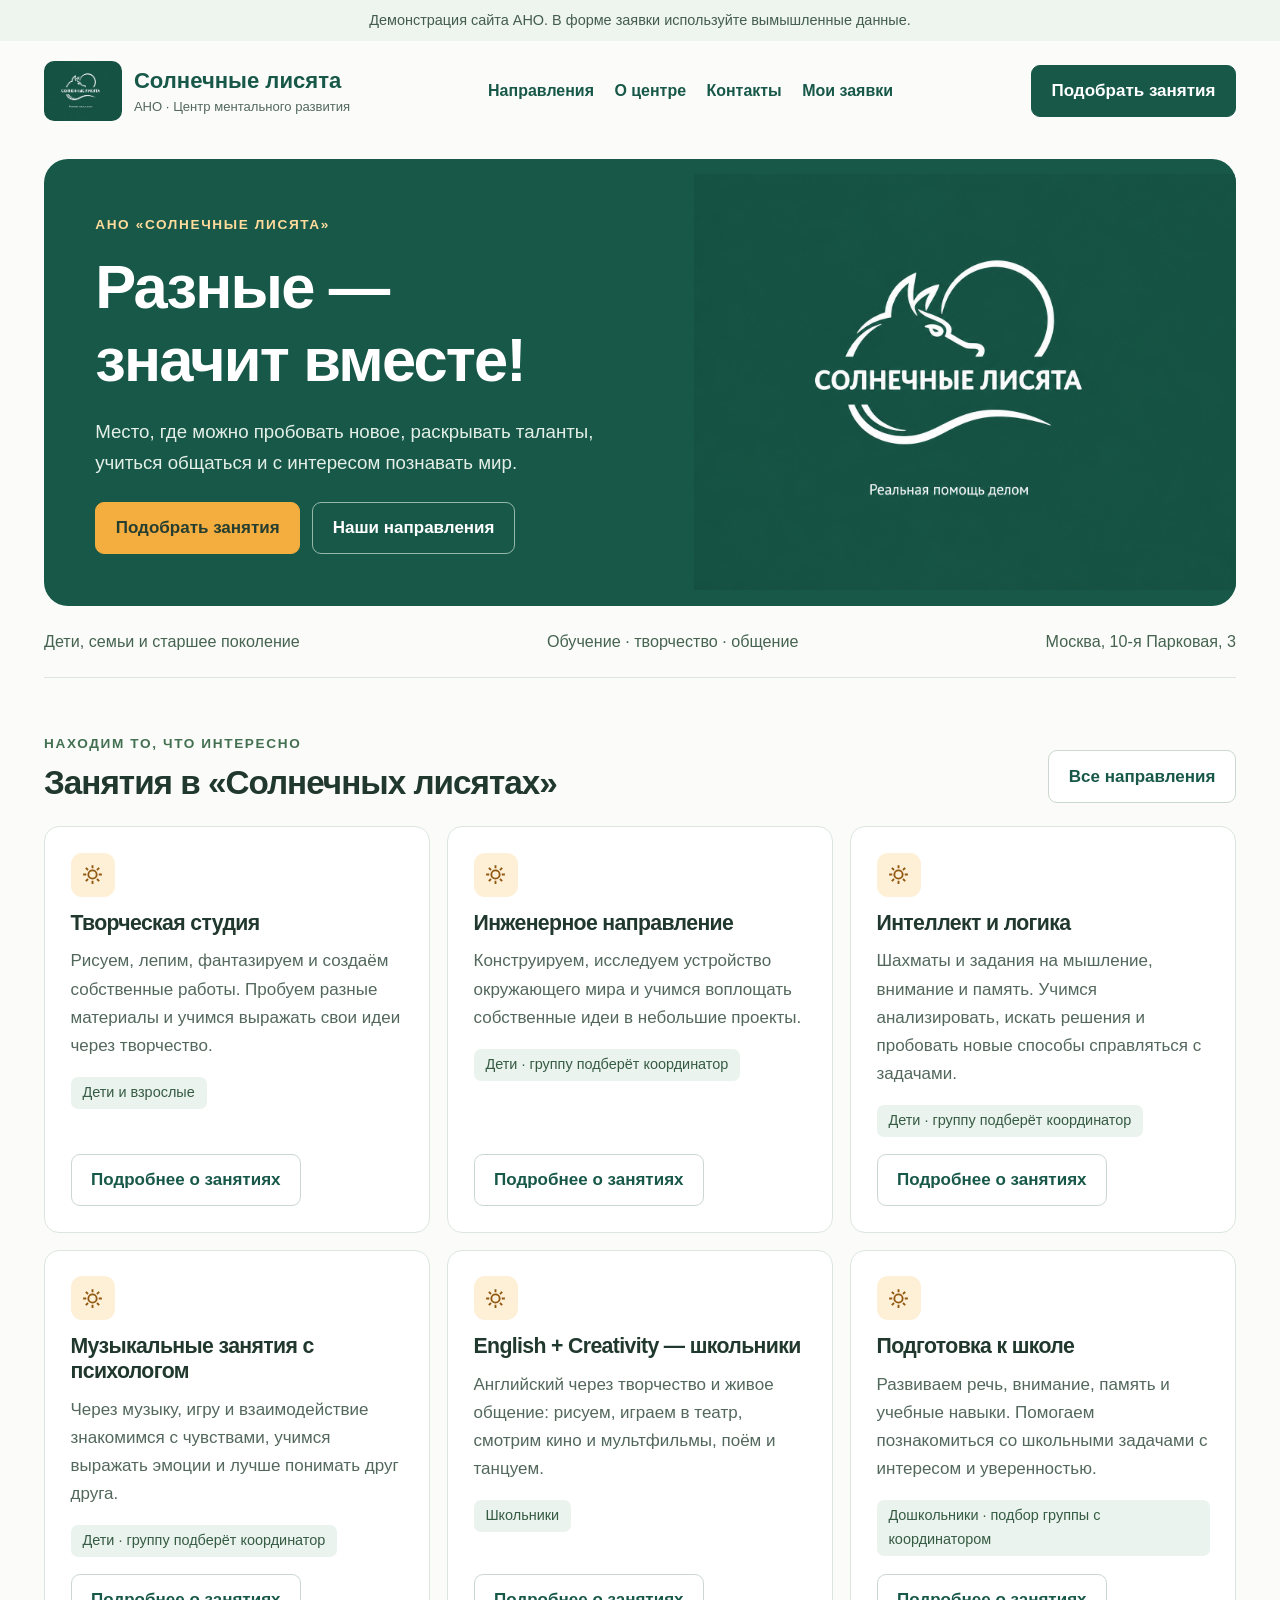
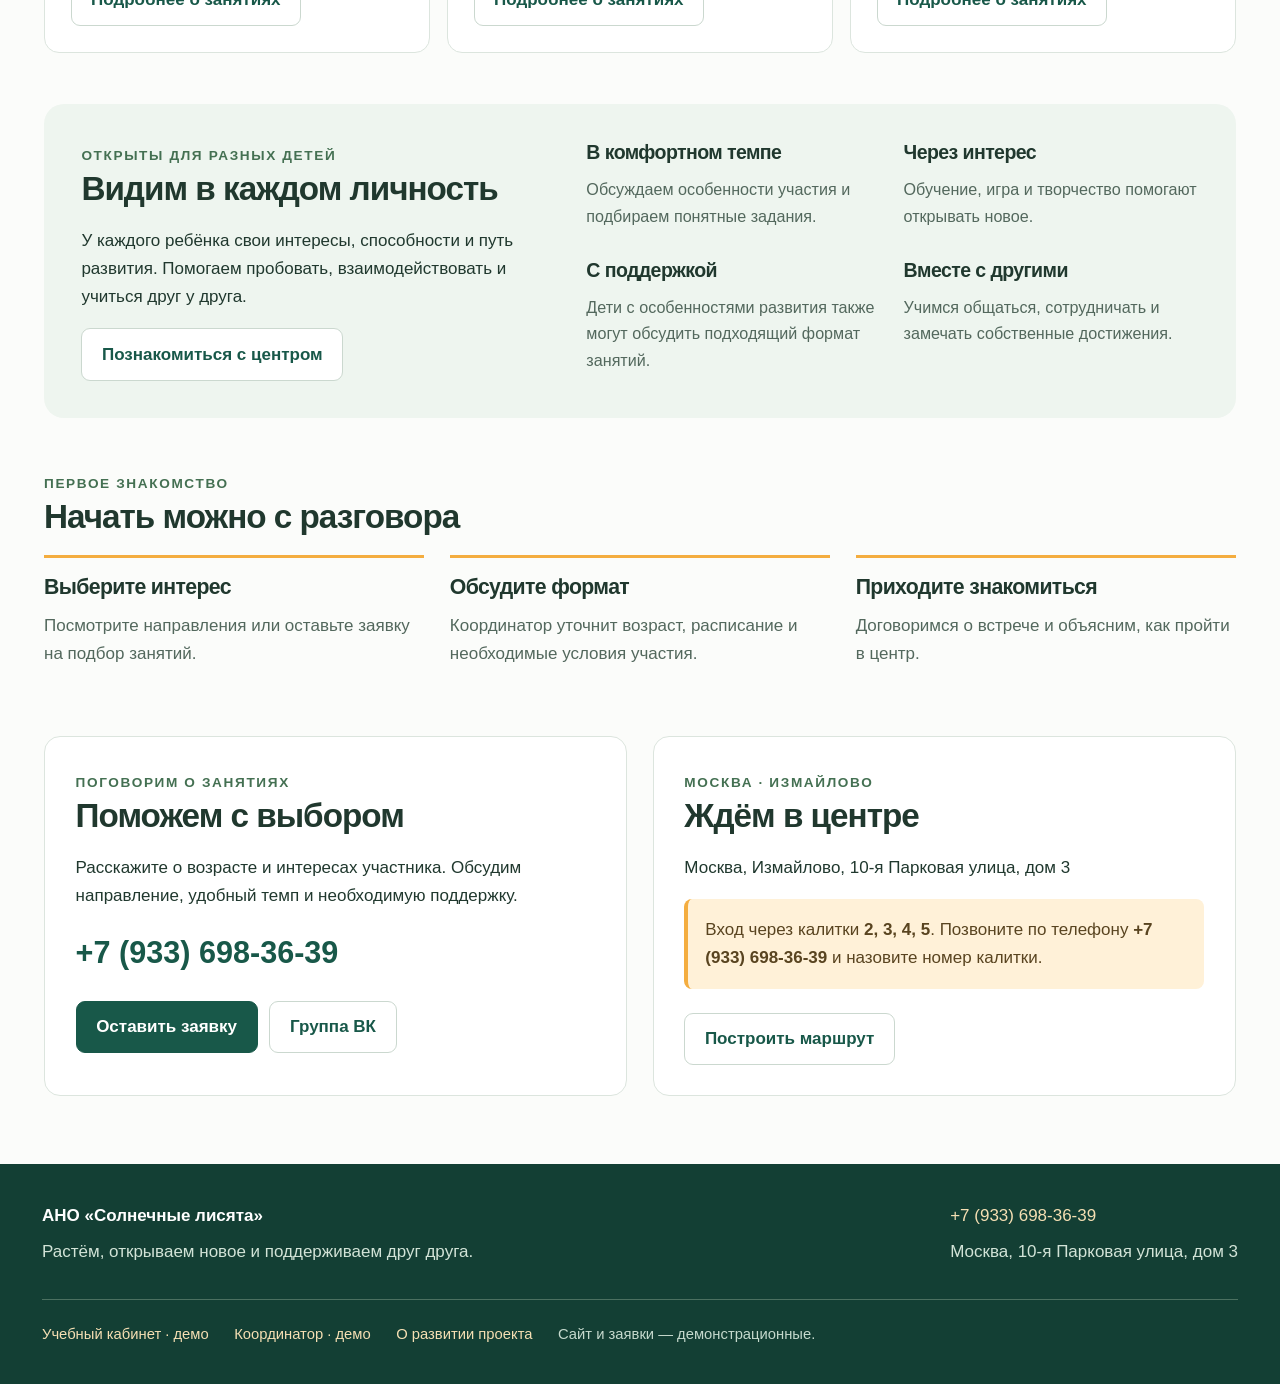
==== center/index.html @ e22b0fbb "Add Solnechnye Lisyata public site and connected client walkthrough" ====
<!doctype html>
<html lang="ru">
<head>
  <meta charset="utf-8">
  <meta name="viewport" content="width=device-width, initial-scale=1, viewport-fit=cover">
  <meta name="theme-color" content="#185849">
  <meta name="description" content="АНО «Солнечные лисята» — центр ментального развития в Измайлово. Творчество, обучение и общение для детей и взрослых. Москва, 10-я Парковая, 3.">
  <title>АНО «Солнечные лисята» — разные значит вместе</title>
  <link rel="icon" href="../assets/solnechnye-lisyata-logo.png" type="image/png">
  <link rel="stylesheet" href="site.css?v=1">
  <script defer src="../education/catalog.js?v=13"></script>
  <script defer src="../education/organization.js?v=12"></script>
  <script defer src="../education/workspace-core.js?v=8"></script>
  <script defer src="../education/admission-core.js?v=9"></script>
  <script defer src="../education/homework-core.js?v=1"></script>
  <script defer src="store.js?v=1"></script>
  <script defer src="site.js?v=2"></script>
</head>
<body>
  <a class="skip" href="#main">Перейти к содержанию</a>
  <div class="demo-notice">Демонстрация сайта АНО. В форме заявки используйте вымышленные данные.</div>
  <header class="header">
    <a class="brand" href="#home" aria-label="АНО Солнечные лисята — главная"><img src="../assets/solnechnye-lisyata-logo.png" alt="" width="78" height="60"><span>Солнечные лисята<small>АНО · Центр ментального развития</small></span></a>
    <nav aria-label="Основная навигация"><a href="#directions">Направления</a><a href="#about">О центре</a><a href="#contacts">Контакты</a><a href="#requests">Мои заявки</a></nav>
    <a class="button primary header-apply" href="#apply">Подобрать занятия</a>
  </header>
  <main id="main" tabindex="-1"></main>
  <footer class="footer">
    <div class="footer-inner"><div><strong>АНО «Солнечные лисята»</strong><p>Растём, открываем новое и поддерживаем друг друга.</p></div><div><a href="tel:+79336983639">+7 (933) 698-36-39</a><p>Москва, 10-я Парковая улица, дом 3</p></div></div>
    <div class="footer-bottom"><a href="../education/?v=showcase1#student">Учебный кабинет · демо</a><a href="../education/?v=showcase1#coordinator">Координатор · демо</a><a href="../client.html#data-center">О развитии проекта</a><span>Сайт и заявки — демонстрационные.</span></div>
  </footer>
  <noscript><p class="notice">Для каталога и учебной формы включите JavaScript. Связаться с центром можно по телефону +7 (933) 698-36-39.</p></noscript>
</body>
</html>
---- center/site.css ----
:root { font: 17px/1.65 "Segoe UI", Arial, sans-serif; color: #20382e; background: #fbfcfa; --green: #185849; --orange: #f4ad3f; --line: #dce5de; --muted: #53685d; }
* { box-sizing: border-box; } body { margin: 0; } a { color: var(--green); } button, input, select, textarea { font: inherit; } button, a { -webkit-tap-highlight-color: transparent; } button { cursor: pointer; }
:focus-visible { outline: 3px solid #c67609; outline-offset: 4px; } .skip { position: absolute; left: 12px; top: -100px; background: white; padding: 10px; z-index: 20; } .skip:focus { top: 10px; }
.demo-notice { background: #eef4ee; color: #435d4d; padding: .5rem 1rem; text-align: center; font-size: .85rem; }
.header { max-width: 1260px; padding: 1.2rem 2rem; margin: auto; display: flex; align-items: center; gap: 1.4rem; }
.brand { display: flex; align-items: center; gap: .7rem; color: var(--green); text-decoration: none; font-weight: 800; font-size: 1.3rem; line-height: 1.25; flex-shrink: 0; }
.brand img { width: 78px; height: 60px; object-fit: cover; border-radius: 10px; } .brand small { display: block; margin-top: .3rem; font-size: .77rem; font-weight: 500; color: var(--muted); }
.header nav { display: flex; gap: 1.2rem; flex: 1; justify-content: center; flex-wrap: wrap; } .header nav a { text-decoration: none; font-size: .94rem; font-weight: 600; } .header nav a:hover { text-decoration: underline; }
.button, button { display: inline-flex; justify-content: center; align-items: center; min-height: 48px; padding: .65rem 1.15rem; border: 1px solid #cbd8cf; border-radius: 9px; background: white; color: var(--green); font-weight: 700; text-decoration: none; }
.button.primary, button.primary { background: var(--green); color: white; border-color: var(--green); } .button.warm { background: var(--orange); color: #263e30; border-color: var(--orange); }
.actions { display: flex; flex-wrap: wrap; gap: .7rem; margin-top: 1.4rem; } .muted, small { color: var(--muted); } .eyebrow { text-transform: uppercase; font-size: .8rem; letter-spacing: .12em; font-weight: 750; color: #447052; }
h1,h2,h3 { line-height: 1.18; letter-spacing: -.03em; } h1 { font-size: clamp(2rem, 4.8vw, 4rem); margin: .8rem 0 1.2rem; } h2 { font-size: clamp(1.5rem, 2.6vw, 2.3rem); margin: 0 0 1.1rem; } h3 { font-size: 1.25rem; margin: 0 0 .7rem; } p { margin: 0 0 1rem; }
main { max-width: 1260px; padding: 1rem 2rem 4rem; margin: auto; } main:focus { outline: none; }
.hero { background: var(--green); color: white; border-radius: 24px; display: grid; grid-template-columns: 1.2fr 1fr; overflow: hidden; }
.hero-copy { padding: clamp(1.6rem, 4vw, 3.6rem); } .hero .eyebrow { color: #ffdc9c; } .hero h1 { color: white; } .hero p { color: #e4f0e7; font-size: 1.1rem; } .hero .button:not(.warm) { color: white; background: transparent; border-color: #95b8a9; }
.hero-art { display: flex; align-items: center; justify-content: center; min-width: 0; } .hero-art img { display: block; width: 100%; height: auto; }
.intro-line { padding: 1.3rem 0; display: flex; justify-content: space-between; flex-wrap: wrap; gap: .7rem; color: #45634f; font-size: .95rem; border-bottom: 1px solid var(--line); }
.section { padding: 3rem 0; } .section-head { display: flex; align-items: end; justify-content: space-between; gap: 1rem; margin-bottom: 1.4rem; } .section-head h2 { margin: .4rem 0 0; }
.cards { display: grid; grid-template-columns: repeat(3, minmax(0,1fr)); gap: 1rem; } .card { background: white; border: 1px solid var(--line); border-radius: 15px; padding: 1.5rem; min-width: 0; display: flex; flex-direction: column; align-items: flex-start; }
.card .button { margin-top: auto; } .card p { color: var(--muted); } .card h3 { margin-top: .8rem; } .card-mark { display: grid; place-items: center; width: 44px; height: 44px; border-radius: 11px; background: #fef0d7; color: #915812; } .card-mark svg { width: 25px; height: 25px; }
.pill { display: inline-block; padding: .25rem .7rem; border-radius: 7px; color: #365b43; background: #eaf3ed; font-size: .85rem; }
.values { background: #eef5ef; border-radius: 20px; padding: 2.2rem; display: grid; grid-template-columns: 1fr 1.3fr; gap: 2rem; } .values-list { display: grid; grid-template-columns: 1fr 1fr; gap: 1.3rem; } .values-list h3 { font-size: 1.15rem; } .values-list p { font-size: .95rem; margin: 0; color: var(--muted); }
.step-list { display: grid; grid-template-columns: repeat(3,1fr); gap: 1.5rem; } .step-list article { border-top: 3px solid var(--orange); padding-top: 1rem; } .step-list p { color: var(--muted); }
.contact-panel { display: grid; grid-template-columns: 1fr 1fr; gap: 1.5rem; } .contact-card { border: 1px solid var(--line); padding: 1.8rem; background: white; border-radius: 16px; } .phone { font-size: clamp(1.25rem,3vw,1.8rem); text-decoration: none; font-weight: 750; }
.entry-note { background: #fff1d8; border-left: 4px solid var(--orange); padding: 1rem; border-radius: 8px; color: #594420; }
.page-head { max-width: 850px; margin: 1.2rem 0 2rem; } .page-head h1 { font-size: clamp(2rem,4vw,3rem); }
.catalog-controls { display: flex; flex-wrap: wrap; gap: .7rem; margin: 1rem 0 1.5rem; } .catalog-controls a { display: inline-block; text-decoration: none; color: var(--green); border: 1px solid var(--line); border-radius: 8px; padding: .5rem .85rem; background: white; }
.catalog-controls a.selected { background: var(--green); color: white; border-color: var(--green); } .tags { display: flex; flex-wrap: wrap; gap: .5rem; margin: 1rem 0; }
.program-layout, .form-layout { display: grid; grid-template-columns: minmax(0,1.5fr) minmax(260px,1fr); gap: 1.5rem; align-items: start; }
.panel { padding: 1.8rem; border: 1px solid var(--line); border-radius: 16px; background: white; margin-bottom: 1.4rem; } .panel > :last-child { margin-bottom: 0; } ul { padding-left: 1.3rem; }
label { display: block; font-weight: 650; margin-bottom: 1.15rem; } input, select, textarea { display: block; width: 100%; border: 1px solid #bccdc0; border-radius: 8px; padding: .7rem .8rem; background: white; color: #20382e; margin-top: .35rem; min-height: 48px; } textarea { resize: vertical; }
.check { display: flex; align-items: flex-start; gap: .7rem; font-weight: 400; font-size: .94rem; } .check input { width: 22px; height: 22px; min-height: 22px; margin-top: .15rem; flex-shrink: 0; }
.feedback { color: #913b1b; font-weight: 600; margin-top: 1rem; } .notice { padding: 1rem 1.2rem; background: #eef4ee; border-radius: 10px; color: #415b4a; }
.status-card { max-width: 850px; border-top: 4px solid var(--green); } .status-title { font-size: 1.4rem; font-weight: 750; } .history { list-style: none; padding: 0; } .history li { border-top: 1px solid var(--line); padding: .8rem 0; } .history small { display: block; }
.org-data { display: grid; gap: .6rem; } .org-data div { display: grid; grid-template-columns: 140px 1fr; gap: 1rem; } .org-data dt { color: var(--muted); } .org-data dd { margin: 0; overflow-wrap: anywhere; }
.footer { background: #133f34; color: white; padding: 2.2rem max(2rem, calc((100vw - 1196px)/2)); } .footer a { color: #f5dfb3; text-decoration: none; } .footer p { color: #d2e3d7; margin: .5rem 0; } .footer-inner { display: flex; justify-content: space-between; gap: 2rem; } .footer-bottom { display: flex; flex-wrap: wrap; gap: .8rem 1.5rem; border-top: 1px solid #4b7060; padding-top: 1.3rem; margin-top: 1.4rem; font-size: .87rem; color: #c5d9cd; }
@media (max-width: 1050px) { .header { flex-wrap: wrap; } .header nav { order: 3; flex-basis: 100%; justify-content: flex-start; } .header-apply { margin-left: auto; } .cards { grid-template-columns: repeat(2,1fr); } }
@media (max-width: 760px) { .hero { grid-template-columns: 1fr; } .hero-art { max-height: 350px; overflow: hidden; } .hero-art img { max-width: 430px; } .values, .contact-panel, .form-layout, .program-layout { grid-template-columns: 1fr; } .values-list { gap: 1rem; } .step-list { grid-template-columns: 1fr; gap: 1rem; } .footer-inner { flex-direction: column; gap: 1rem; } .section-head { align-items: flex-start; flex-direction: column; } }
@media (max-width: 520px) { .header, main { padding-left: 1rem; padding-right: 1rem; } .brand { font-size: 1.1rem; } .brand img { width: 58px; height: 48px; } .brand small { font-size: .72rem; } .header-apply { width: 100%; margin: 0; } .header nav { gap: .6rem 1rem; } .header nav a { font-size: .92rem; } .cards { grid-template-columns: 1fr; } .values { padding: 1.4rem; } .values-list { grid-template-columns: 1fr; } .actions > .button { width: 100%; } .org-data div { grid-template-columns: 1fr; gap: .1rem; } .panel { padding: 1.25rem; } .footer { padding: 1.8rem 1rem; } }
@media print { .header nav, .header-apply, .demo-notice, .actions, form { display: none; } .hero { background: white; color: #20382e; } .hero h1,.hero p { color: #20382e; } .hero-art { display: none; } .cards { grid-template-columns: repeat(2,1fr); } }
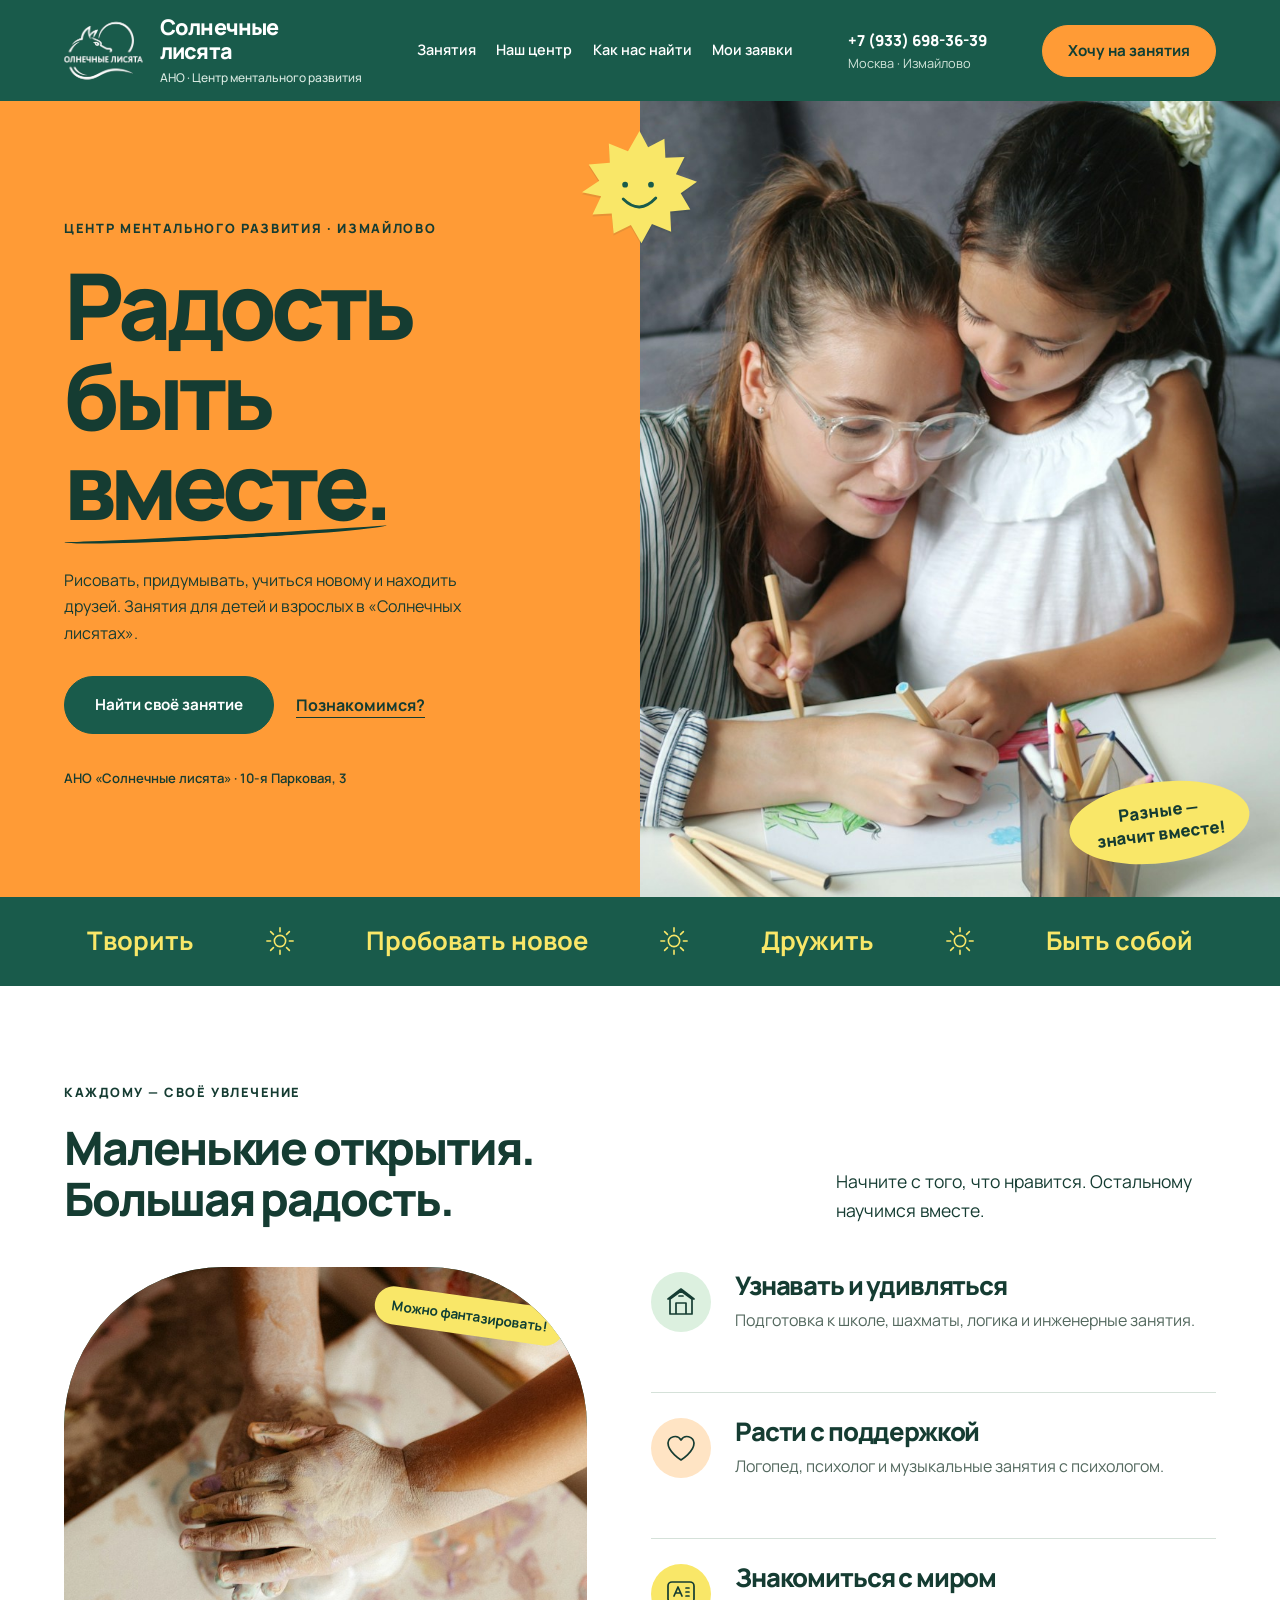
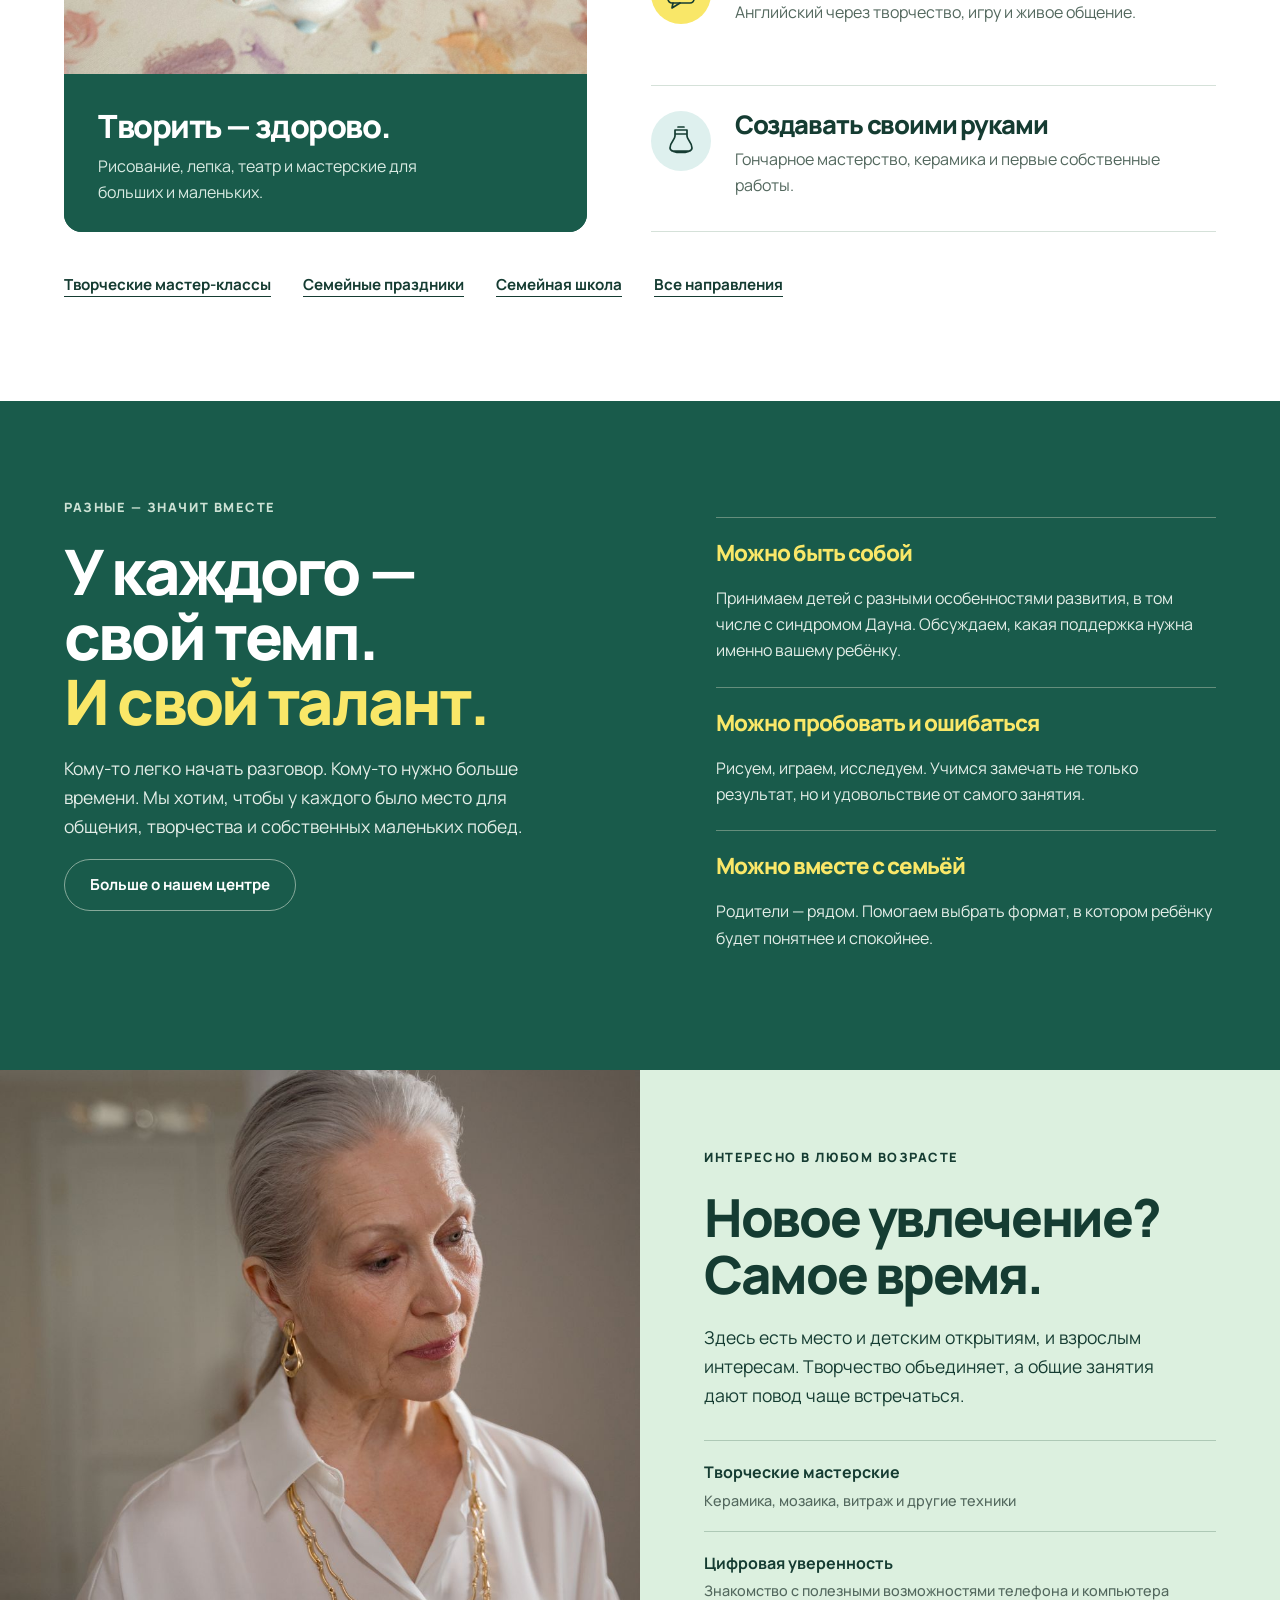
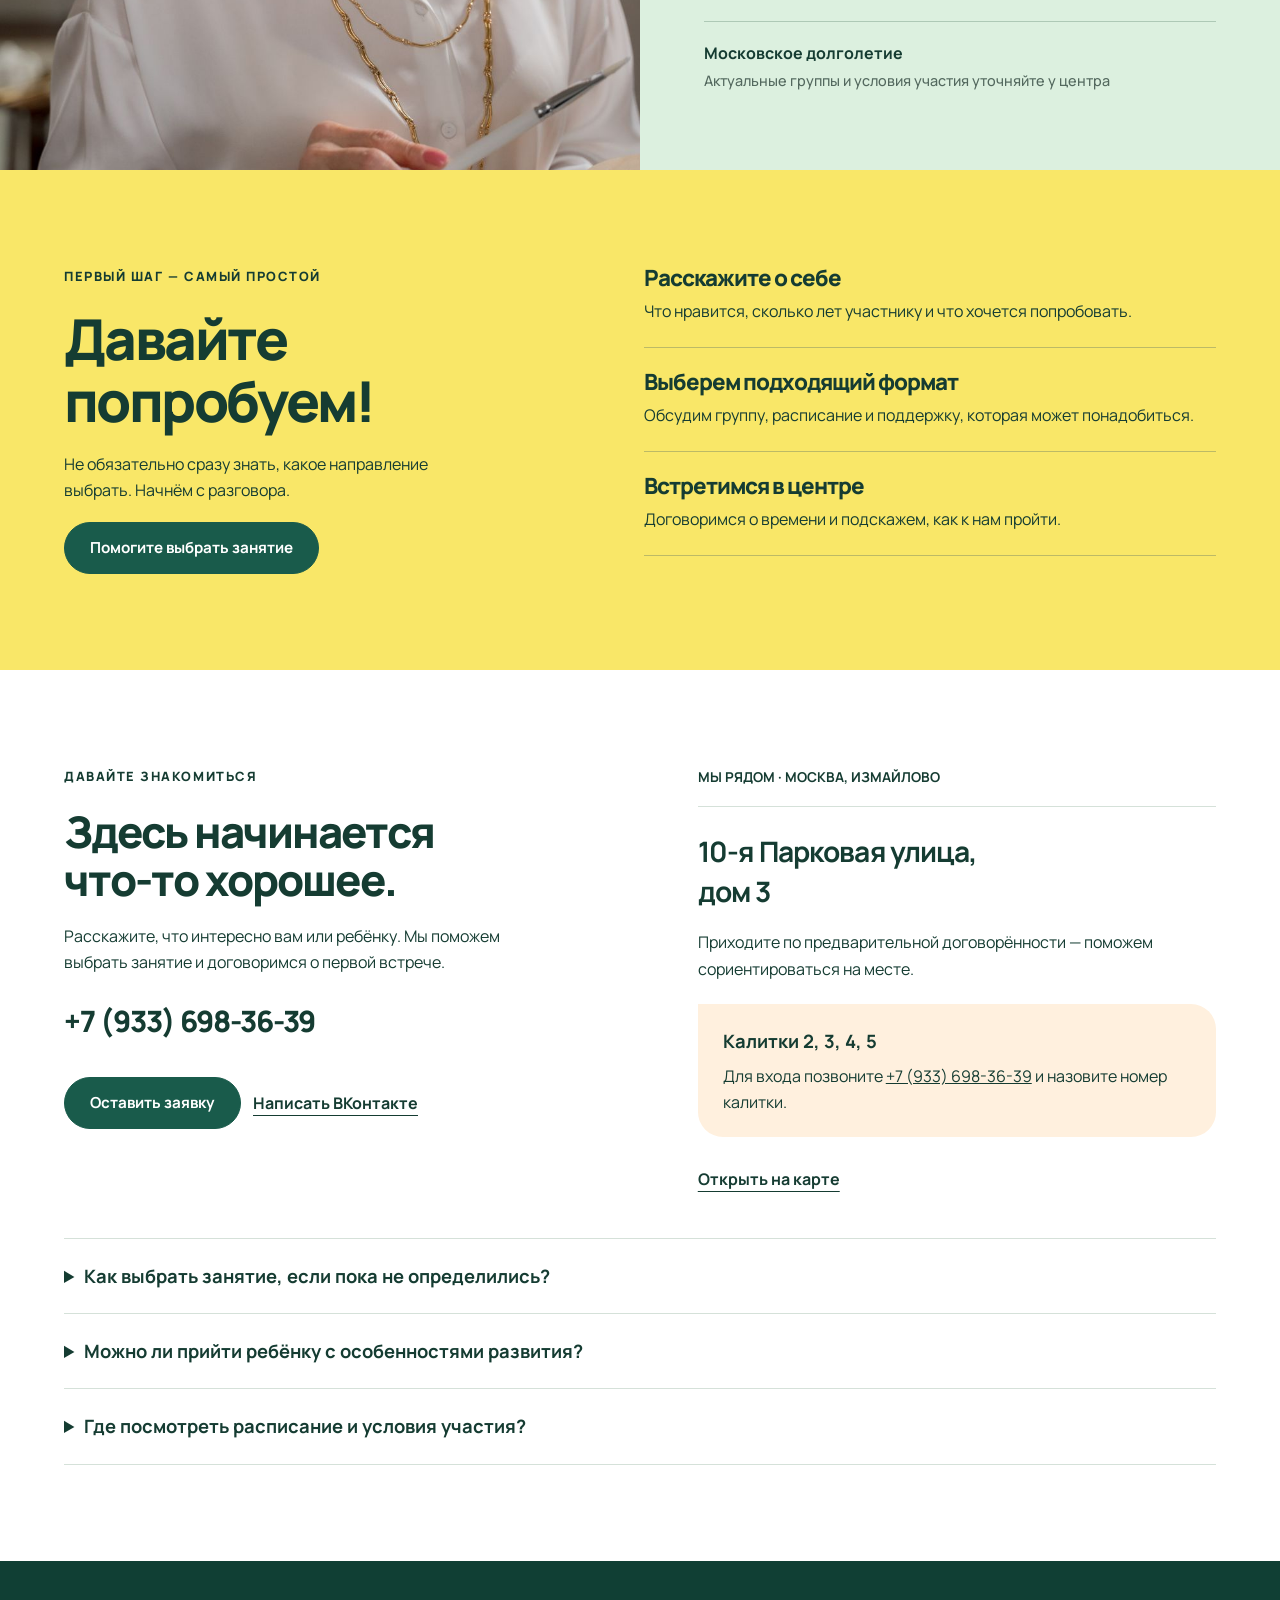
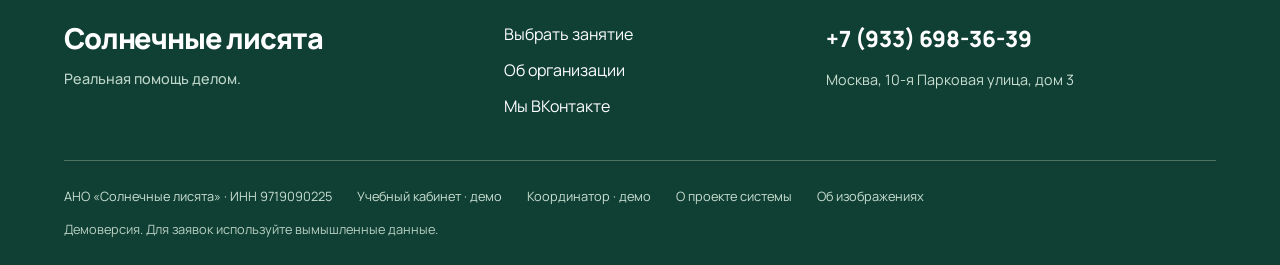
==== commit 2329276f: "Redesign public centre website as a bright full-width family experience" ====
--- a/center/index.html
+++ b/center/index.html
@@ -3,31 +3,33 @@
 <head>
   <meta charset="utf-8">
   <meta name="viewport" content="width=device-width, initial-scale=1, viewport-fit=cover">
-  <meta name="theme-color" content="#185849">
+  <meta name="theme-color" content="#195b4b">
   <meta name="description" content="АНО «Солнечные лисята» — центр ментального развития в Измайлово. Творчество, обучение и общение для детей и взрослых. Москва, 10-я Парковая, 3.">
   <title>АНО «Солнечные лисята» — разные значит вместе</title>
   <link rel="icon" href="../assets/solnechnye-lisyata-logo.png" type="image/png">
-  <link rel="stylesheet" href="site.css?v=1">
+  <link rel="preload" href="../assets/family/together.jpg" as="image" fetchpriority="high">
+  <link rel="stylesheet" href="site.css?v=family2">
   <script defer src="../education/catalog.js?v=13"></script>
   <script defer src="../education/organization.js?v=12"></script>
   <script defer src="../education/workspace-core.js?v=8"></script>
   <script defer src="../education/admission-core.js?v=9"></script>
   <script defer src="../education/homework-core.js?v=1"></script>
   <script defer src="store.js?v=1"></script>
-  <script defer src="site.js?v=2"></script>
+  <script defer src="site.js?v=family2"></script>
 </head>
 <body>
   <a class="skip" href="#main">Перейти к содержанию</a>
-  <div class="demo-notice">Демонстрация сайта АНО. В форме заявки используйте вымышленные данные.</div>
   <header class="header">
-    <a class="brand" href="#home" aria-label="АНО Солнечные лисята — главная"><img src="../assets/solnechnye-lisyata-logo.png" alt="" width="78" height="60"><span>Солнечные лисята<small>АНО · Центр ментального развития</small></span></a>
-    <nav aria-label="Основная навигация"><a href="#directions">Направления</a><a href="#about">О центре</a><a href="#contacts">Контакты</a><a href="#requests">Мои заявки</a></nav>
-    <a class="button primary header-apply" href="#apply">Подобрать занятия</a>
+    <a class="brand" href="#home" aria-label="АНО Солнечные лисята — главная"><span class="brand-mark"><img src="../assets/solnechnye-lisyata-logo.png" alt="" width="1432" height="1098"></span><span>Солнечные<br>лисята<small>АНО · Центр ментального развития</small></span></a>
+    <button class="menu-toggle" id="menu-toggle" type="button" aria-expanded="false" aria-controls="site-nav">Меню <span aria-hidden="true"></span></button>
+    <nav id="site-nav" aria-label="Основная навигация"><a href="#directions">Занятия</a><a href="#about">Наш центр</a><a href="#contacts">Как нас найти</a><a href="#requests">Мои заявки</a></nav>
+    <div class="header-contact"><a href="tel:+79336983639">+7 (933) 698-36-39</a><span>Москва · Измайлово</span></div>
+    <a class="button warm header-apply" href="#apply">Хочу на занятия</a>
   </header>
   <main id="main" tabindex="-1"></main>
   <footer class="footer">
-    <div class="footer-inner"><div><strong>АНО «Солнечные лисята»</strong><p>Растём, открываем новое и поддерживаем друг друга.</p></div><div><a href="tel:+79336983639">+7 (933) 698-36-39</a><p>Москва, 10-я Парковая улица, дом 3</p></div></div>
-    <div class="footer-bottom"><a href="../education/?v=showcase1#student">Учебный кабинет · демо</a><a href="../education/?v=showcase1#coordinator">Координатор · демо</a><a href="../client.html#data-center">О развитии проекта</a><span>Сайт и заявки — демонстрационные.</span></div>
+    <div class="footer-inner"><a class="footer-brand" href="#home">Солнечные лисята<span>Реальная помощь делом.</span></a><div class="footer-links"><a href="#directions">Выбрать занятие</a><a href="#about">Об организации</a><a href="https://vk.ru/club239727985" target="_blank" rel="noopener noreferrer">Мы ВКонтакте</a></div><div><a class="footer-phone" href="tel:+79336983639">+7 (933) 698-36-39</a><p>Москва, 10-я Парковая улица, дом 3</p></div></div>
+    <div class="footer-bottom"><span>АНО «Солнечные лисята» · ИНН 9719090225</span><a href="../education/?v=showcase1#student">Учебный кабинет · демо</a><a href="../education/?v=showcase1#coordinator">Координатор · демо</a><a href="../client.html#data-center">О проекте системы</a><a href="#photos">Об изображениях</a><span>Демоверсия. Для заявок используйте вымышленные данные.</span></div>
   </footer>
   <noscript><p class="notice">Для каталога и учебной формы включите JavaScript. Связаться с центром можно по телефону +7 (933) 698-36-39.</p></noscript>
 </body>
--- a/center/site.css
+++ b/center/site.css
@@ -1,40 +1,21 @@
-:root { font: 17px/1.65 "Segoe UI", Arial, sans-serif; color: #20382e; background: #fbfcfa; --green: #185849; --orange: #f4ad3f; --line: #dce5de; --muted: #53685d; }
-* { box-sizing: border-box; } body { margin: 0; } a { color: var(--green); } button, input, select, textarea { font: inherit; } button, a { -webkit-tap-highlight-color: transparent; } button { cursor: pointer; }
-:focus-visible { outline: 3px solid #c67609; outline-offset: 4px; } .skip { position: absolute; left: 12px; top: -100px; background: white; padding: 10px; z-index: 20; } .skip:focus { top: 10px; }
-.demo-notice { background: #eef4ee; color: #435d4d; padding: .5rem 1rem; text-align: center; font-size: .85rem; }
-.header { max-width: 1260px; padding: 1.2rem 2rem; margin: auto; display: flex; align-items: center; gap: 1.4rem; }
-.brand { display: flex; align-items: center; gap: .7rem; color: var(--green); text-decoration: none; font-weight: 800; font-size: 1.3rem; line-height: 1.25; flex-shrink: 0; }
-.brand img { width: 78px; height: 60px; object-fit: cover; border-radius: 10px; } .brand small { display: block; margin-top: .3rem; font-size: .77rem; font-weight: 500; color: var(--muted); }
-.header nav { display: flex; gap: 1.2rem; flex: 1; justify-content: center; flex-wrap: wrap; } .header nav a { text-decoration: none; font-size: .94rem; font-weight: 600; } .header nav a:hover { text-decoration: underline; }
-.button, button { display: inline-flex; justify-content: center; align-items: center; min-height: 48px; padding: .65rem 1.15rem; border: 1px solid #cbd8cf; border-radius: 9px; background: white; color: var(--green); font-weight: 700; text-decoration: none; }
-.button.primary, button.primary { background: var(--green); color: white; border-color: var(--green); } .button.warm { background: var(--orange); color: #263e30; border-color: var(--orange); }
-.actions { display: flex; flex-wrap: wrap; gap: .7rem; margin-top: 1.4rem; } .muted, small { color: var(--muted); } .eyebrow { text-transform: uppercase; font-size: .8rem; letter-spacing: .12em; font-weight: 750; color: #447052; }
-h1,h2,h3 { line-height: 1.18; letter-spacing: -.03em; } h1 { font-size: clamp(2rem, 4.8vw, 4rem); margin: .8rem 0 1.2rem; } h2 { font-size: clamp(1.5rem, 2.6vw, 2.3rem); margin: 0 0 1.1rem; } h3 { font-size: 1.25rem; margin: 0 0 .7rem; } p { margin: 0 0 1rem; }
-main { max-width: 1260px; padding: 1rem 2rem 4rem; margin: auto; } main:focus { outline: none; }
-.hero { background: var(--green); color: white; border-radius: 24px; display: grid; grid-template-columns: 1.2fr 1fr; overflow: hidden; }
-.hero-copy { padding: clamp(1.6rem, 4vw, 3.6rem); } .hero .eyebrow { color: #ffdc9c; } .hero h1 { color: white; } .hero p { color: #e4f0e7; font-size: 1.1rem; } .hero .button:not(.warm) { color: white; background: transparent; border-color: #95b8a9; }
-.hero-art { display: flex; align-items: center; justify-content: center; min-width: 0; } .hero-art img { display: block; width: 100%; height: auto; }
-.intro-line { padding: 1.3rem 0; display: flex; justify-content: space-between; flex-wrap: wrap; gap: .7rem; color: #45634f; font-size: .95rem; border-bottom: 1px solid var(--line); }
-.section { padding: 3rem 0; } .section-head { display: flex; align-items: end; justify-content: space-between; gap: 1rem; margin-bottom: 1.4rem; } .section-head h2 { margin: .4rem 0 0; }
-.cards { display: grid; grid-template-columns: repeat(3, minmax(0,1fr)); gap: 1rem; } .card { background: white; border: 1px solid var(--line); border-radius: 15px; padding: 1.5rem; min-width: 0; display: flex; flex-direction: column; align-items: flex-start; }
-.card .button { margin-top: auto; } .card p { color: var(--muted); } .card h3 { margin-top: .8rem; } .card-mark { display: grid; place-items: center; width: 44px; height: 44px; border-radius: 11px; background: #fef0d7; color: #915812; } .card-mark svg { width: 25px; height: 25px; }
-.pill { display: inline-block; padding: .25rem .7rem; border-radius: 7px; color: #365b43; background: #eaf3ed; font-size: .85rem; }
-.values { background: #eef5ef; border-radius: 20px; padding: 2.2rem; display: grid; grid-template-columns: 1fr 1.3fr; gap: 2rem; } .values-list { display: grid; grid-template-columns: 1fr 1fr; gap: 1.3rem; } .values-list h3 { font-size: 1.15rem; } .values-list p { font-size: .95rem; margin: 0; color: var(--muted); }
-.step-list { display: grid; grid-template-columns: repeat(3,1fr); gap: 1.5rem; } .step-list article { border-top: 3px solid var(--orange); padding-top: 1rem; } .step-list p { color: var(--muted); }
-.contact-panel { display: grid; grid-template-columns: 1fr 1fr; gap: 1.5rem; } .contact-card { border: 1px solid var(--line); padding: 1.8rem; background: white; border-radius: 16px; } .phone { font-size: clamp(1.25rem,3vw,1.8rem); text-decoration: none; font-weight: 750; }
-.entry-note { background: #fff1d8; border-left: 4px solid var(--orange); padding: 1rem; border-radius: 8px; color: #594420; }
-.page-head { max-width: 850px; margin: 1.2rem 0 2rem; } .page-head h1 { font-size: clamp(2rem,4vw,3rem); }
-.catalog-controls { display: flex; flex-wrap: wrap; gap: .7rem; margin: 1rem 0 1.5rem; } .catalog-controls a { display: inline-block; text-decoration: none; color: var(--green); border: 1px solid var(--line); border-radius: 8px; padding: .5rem .85rem; background: white; }
-.catalog-controls a.selected { background: var(--green); color: white; border-color: var(--green); } .tags { display: flex; flex-wrap: wrap; gap: .5rem; margin: 1rem 0; }
-.program-layout, .form-layout { display: grid; grid-template-columns: minmax(0,1.5fr) minmax(260px,1fr); gap: 1.5rem; align-items: start; }
-.panel { padding: 1.8rem; border: 1px solid var(--line); border-radius: 16px; background: white; margin-bottom: 1.4rem; } .panel > :last-child { margin-bottom: 0; } ul { padding-left: 1.3rem; }
-label { display: block; font-weight: 650; margin-bottom: 1.15rem; } input, select, textarea { display: block; width: 100%; border: 1px solid #bccdc0; border-radius: 8px; padding: .7rem .8rem; background: white; color: #20382e; margin-top: .35rem; min-height: 48px; } textarea { resize: vertical; }
-.check { display: flex; align-items: flex-start; gap: .7rem; font-weight: 400; font-size: .94rem; } .check input { width: 22px; height: 22px; min-height: 22px; margin-top: .15rem; flex-shrink: 0; }
-.feedback { color: #913b1b; font-weight: 600; margin-top: 1rem; } .notice { padding: 1rem 1.2rem; background: #eef4ee; border-radius: 10px; color: #415b4a; }
-.status-card { max-width: 850px; border-top: 4px solid var(--green); } .status-title { font-size: 1.4rem; font-weight: 750; } .history { list-style: none; padding: 0; } .history li { border-top: 1px solid var(--line); padding: .8rem 0; } .history small { display: block; }
-.org-data { display: grid; gap: .6rem; } .org-data div { display: grid; grid-template-columns: 140px 1fr; gap: 1rem; } .org-data dt { color: var(--muted); } .org-data dd { margin: 0; overflow-wrap: anywhere; }
-.footer { background: #133f34; color: white; padding: 2.2rem max(2rem, calc((100vw - 1196px)/2)); } .footer a { color: #f5dfb3; text-decoration: none; } .footer p { color: #d2e3d7; margin: .5rem 0; } .footer-inner { display: flex; justify-content: space-between; gap: 2rem; } .footer-bottom { display: flex; flex-wrap: wrap; gap: .8rem 1.5rem; border-top: 1px solid #4b7060; padding-top: 1.3rem; margin-top: 1.4rem; font-size: .87rem; color: #c5d9cd; }
-@media (max-width: 1050px) { .header { flex-wrap: wrap; } .header nav { order: 3; flex-basis: 100%; justify-content: flex-start; } .header-apply { margin-left: auto; } .cards { grid-template-columns: repeat(2,1fr); } }
-@media (max-width: 760px) { .hero { grid-template-columns: 1fr; } .hero-art { max-height: 350px; overflow: hidden; } .hero-art img { max-width: 430px; } .values, .contact-panel, .form-layout, .program-layout { grid-template-columns: 1fr; } .values-list { gap: 1rem; } .step-list { grid-template-columns: 1fr; gap: 1rem; } .footer-inner { flex-direction: column; gap: 1rem; } .section-head { align-items: flex-start; flex-direction: column; } }
-@media (max-width: 520px) { .header, main { padding-left: 1rem; padding-right: 1rem; } .brand { font-size: 1.1rem; } .brand img { width: 58px; height: 48px; } .brand small { font-size: .72rem; } .header-apply { width: 100%; margin: 0; } .header nav { gap: .6rem 1rem; } .header nav a { font-size: .92rem; } .cards { grid-template-columns: 1fr; } .values { padding: 1.4rem; } .values-list { grid-template-columns: 1fr; } .actions > .button { width: 100%; } .org-data div { grid-template-columns: 1fr; gap: .1rem; } .panel { padding: 1.25rem; } .footer { padding: 1.8rem 1rem; } }
-@media print { .header nav, .header-apply, .demo-notice, .actions, form { display: none; } .hero { background: white; color: #20382e; } .hero h1,.hero p { color: #20382e; } .hero-art { display: none; } .cards { grid-template-columns: repeat(2,1fr); } }
+@font-face{font-family:Manrope;src:url('../assets/family/manrope-cyrillic.woff2') format('woff2');font-style:normal;font-weight:400 800;font-display:swap;unicode-range:U+0400-045F,U+0490-0491,U+04B0-04B1,U+2116}
+@font-face{font-family:Manrope;src:url('../assets/family/manrope-latin.woff2') format('woff2');font-style:normal;font-weight:400 800;font-display:swap;unicode-range:U+0000-00FF,U+0131,U+0152-0153,U+02BB-02BC,U+02C6,U+02DA,U+02DC,U+0304,U+0308,U+0329,U+2000-206F,U+20AC,U+2122,U+2191,U+2193,U+2212,U+2215,U+FEFF,U+FFFD}
+:root{font:16px/1.65 Manrope,'Segoe UI',Arial,sans-serif;color:#153c32;background:#fff;--green:#195b4b;--deep:#103f34;--orange:#ff9b36;--yellow:#f9e768;--mint:#dcf0df;--line:#d5e1d9;--muted:#53685e;--gutter:clamp(24px,5vw,110px)}
+*{box-sizing:border-box}body{margin:0}a{color:inherit}button,input,select,textarea{font:inherit}button,a{-webkit-tap-highlight-color:transparent}button{cursor:pointer}button:disabled{cursor:wait;opacity:.6}img{max-width:100%;display:block}p{margin:0 0 1.15rem}h1,h2,h3{font-weight:800;line-height:1.1;letter-spacing:-.045em;margin:0 0 1.2rem}h1{font-size:clamp(2.6rem,5.6vw,6rem)}h2{font-size:clamp(2rem,3.6vw,4rem)}h3{font-size:1.4rem}main:focus{outline:none}main{min-height:60vh}a,button,input,select,textarea,summary{touch-action:manipulation}:focus-visible{outline:3px solid #c44a08;outline-offset:5px}.skip{position:fixed;left:1rem;top:-100px;z-index:100;background:white;padding:12px 20px}.skip:focus{top:1rem}
+.header{display:flex;align-items:center;justify-content:space-between;gap:clamp(16px,2vw,40px);padding:15px var(--gutter);background:var(--green);color:white;position:relative;z-index:10}.brand{display:flex;align-items:center;gap:12px;text-decoration:none;flex-shrink:0;font-weight:800;font-size:1.35rem;line-height:1.1;letter-spacing:-.04em}.brand-mark{position:relative;display:block;width:84px;height:68px;overflow:hidden;flex-shrink:0}.brand-mark img{position:absolute;width:170px;max-width:none;height:auto;left:50%;top:50%;transform:translate(-50%,-43%);mix-blend-mode:lighten}.brand small{display:block;font-size:.75rem;line-height:1.4;letter-spacing:0;font-weight:500;margin-top:7px;color:#daebe3}.header nav{display:flex;gap:clamp(14px,1.6vw,30px);align-items:center}.header nav a{text-decoration:none;font-size:.9rem;font-weight:600;white-space:nowrap;padding:8px 0;border-bottom:2px solid transparent}.header nav a:hover,.header nav a[aria-current=page]{border-color:var(--yellow)}.header-contact{font-size:.95rem;white-space:nowrap}.header-contact>a{font-weight:800;text-decoration:none}.header-contact>span{display:block;font-size:.8rem;color:#d3e5db}.menu-toggle{display:none}.button,button{display:inline-flex;align-items:center;justify-content:center;min-height:52px;padding:14px 25px;background:transparent;color:var(--deep);border:1px solid var(--green);border-radius:100px;text-decoration:none;font-weight:700;line-height:1.4;font-size:.95rem;transition:background .18s,transform .18s}.button:hover,button:hover{background:#e7f1e9;transform:translateY(-2px)}.button.primary,button.primary{background:var(--green);color:white;border-color:var(--green)}.button.primary:hover,button.primary:hover{background:var(--deep)}.button.warm{background:var(--orange);color:var(--deep);border-color:var(--orange)}.button.warm:hover{background:#ffb45b}.button.light{background:white;color:var(--green);border-color:white}.button.line-light{border-color:#86a99a;color:white}.button.line-light:hover{background:#30725f}.text-link{font-weight:700;text-underline-offset:6px;text-decoration-thickness:1px}.actions{display:flex;flex-wrap:wrap;gap:12px;align-items:center;margin-top:1.8rem}.eyebrow{display:block;font-size:.8rem;letter-spacing:.12em;text-transform:uppercase;font-weight:800;margin-bottom:1.3rem}.muted,small{color:var(--muted)}.section{padding:clamp(65px,7.5vw,130px) var(--gutter)}.section-head{display:flex;justify-content:space-between;gap:28px;align-items:flex-end;margin-bottom:42px}.section-head h2{margin-bottom:0}.section-head p{max-width:380px;font-size:1.1rem;margin-bottom:0}
+/* A full-width family story, with photography carrying half of the first screen. */
+.hero{display:grid;grid-template-columns:1fr 1fr;min-height:calc(100svh - 104px);background:var(--orange);position:relative}.hero-copy{padding:clamp(48px,5vw,100px) clamp(24px,4.5vw,94px) 55px var(--gutter);display:flex;align-items:flex-start;justify-content:center;flex-direction:column;position:relative;z-index:1}.hero .eyebrow{font-size:.8rem;letter-spacing:.13em}.hero h1{font-size:clamp(4.1rem,7.2vw,8.3rem);line-height:.98;letter-spacing:-.065em;margin:0 0 28px}.hero h1 em{font-style:normal;position:relative;display:inline-block}.hero h1 em:after{content:'';position:absolute;bottom:-8px;left:0;width:100%;height:7px;border-bottom:4px solid var(--deep);border-radius:50%;transform:rotate(-3deg)}.hero-copy>p{max-width:440px;font-size:clamp(1rem,1.25vw,1.22rem);line-height:1.65;margin:8px 0 0}.hero .actions{gap:22px;margin-top:30px}.hero .button{min-height:58px;padding-inline:30px}.hero-location{margin-top:34px;font-size:.82rem;font-weight:600}.hero-photo{position:relative;min-width:0;min-height:600px}.hero-photo>img{width:100%;height:100%;position:absolute;inset:0;object-fit:cover;object-position:59% center}.hero-caption{position:absolute;bottom:34px;right:30px;background:var(--yellow);padding:18px 26px;border-radius:50%;font-size:1.05rem;line-height:1.35;font-weight:800;transform:rotate(-7deg);text-align:center}.sun-seal{position:absolute;z-index:2;width:115px;height:115px;top:30px;left:-58px;color:var(--yellow);filter:drop-shadow(0 2px 0 rgba(16,63,52,.1))}.sun-seal svg{width:100%;height:100%}.hero-bottom{background:var(--green);color:var(--yellow);display:flex;align-items:center;justify-content:space-around;gap:25px;padding:23px var(--gutter);font-size:clamp(1.2rem,2vw,2rem);font-weight:700;overflow:hidden}.hero-bottom svg{width:30px;height:30px;flex-shrink:0}.hero-bottom span{white-space:nowrap}
+/* Varied activity layouts instead of a wall of repeated marketing cards. */
+.discover{background:#fff}.discover-grid{display:grid;grid-template-columns:1fr 1.08fr;gap:clamp(28px,5vw,90px)}.art-feature{position:relative;min-height:565px;background:var(--green);color:white;overflow:hidden;border-radius:160px 160px 18px 18px;text-decoration:none}.art-feature img{width:100%;height:72%;object-fit:cover;position:absolute;top:0}.art-feature-copy{position:absolute;bottom:0;left:0;right:0;background:var(--green);padding:26px 34px}.art-feature h3{font-size:2rem;margin:0 0 9px}.art-feature p{margin:0;color:#daebe3;max-width:360px}.art-feature .feature-tag{position:absolute;top:30px;right:22px;transform:rotate(8deg);background:var(--yellow);color:var(--deep);padding:8px 17px;border-radius:100px;font-size:.85rem;font-weight:700}.art-feature:hover img{transform:scale(1.025)}.art-feature img{transition:transform .3s}.direction-list{display:flex;flex-direction:column}.direction-item{display:grid;grid-template-columns:64px 1fr;align-items:start;gap:20px;padding:25px 0;border-bottom:1px solid var(--line);text-decoration:none;flex:1}.direction-item:first-child{padding-top:5px}.direction-item h3{font-size:clamp(1.35rem,2vw,1.8rem);margin:0 0 7px}.direction-item p{margin:0;color:var(--muted)}.direction-item:hover h3{text-decoration:underline;text-underline-offset:6px}.direction-symbol{width:60px;height:60px;display:grid;place-items:center;border-radius:50%;background:var(--mint)}.direction-symbol svg{width:32px;height:32px}.direction-item:nth-child(2) .direction-symbol{background:#ffe4c4}.direction-item:nth-child(3) .direction-symbol{background:var(--yellow)}.direction-item:nth-child(4) .direction-symbol{background:#def0ee}.more-directions{display:flex;gap:12px;flex-wrap:wrap;margin-top:32px}.more-directions a{padding:8px 0;margin-right:20px;font-weight:700;text-underline-offset:6px;font-size:.95rem}
+.together-section{background:var(--green);color:white;display:grid;grid-template-columns:1.15fr 1fr;gap:clamp(35px,6vw,100px);position:relative;overflow:hidden}.together-section h2{font-size:clamp(2.7rem,4.9vw,5.5rem);line-height:1.04}.together-section h2 span{color:var(--yellow)}.together-section .eyebrow{color:#cce1d4}.together-copy>p{max-width:500px;color:#e4eee8;font-size:1.1rem}.support-list{padding-top:20px}.support-list article{border-top:1px solid #658e7c;padding:23px 0}.support-list h3{color:var(--yellow);font-size:1.4rem}.support-list p{margin:0;max-width:500px;color:#e4eee8}.family-section{display:grid;grid-template-columns:1fr 1fr;padding:0;background:var(--mint)}.family-photo{min-height:600px;position:relative}.family-photo img{width:100%;height:100%;position:absolute;object-fit:cover;object-position:50% 35%}.family-copy{padding:clamp(50px,6vw,110px) var(--gutter) clamp(50px,6vw,110px) clamp(30px,5vw,85px)}.family-copy h2{font-size:clamp(2.7rem,4.1vw,4.6rem)}.family-copy>p{font-size:1.1rem;max-width:480px}.family-options{margin-top:30px;display:grid;gap:18px}.family-options a{font-weight:700;text-decoration:none;border-top:1px solid #aec9b6;padding-top:18px}.family-options small{display:block;font-weight:500;margin-top:3px;font-size:.9rem}.first-step{background:var(--yellow);display:grid;grid-template-columns:1fr 1.1fr;gap:60px;align-items:start}.first-step h2{font-size:clamp(2.6rem,4.4vw,4.8rem)}.first-step p{max-width:420px}.first-step-list{list-style:none;margin:0;padding:0}.first-step-list li{padding:22px 0;border-bottom:1px solid #bdba66}.first-step-list li:first-child{padding-top:0}.first-step-list h3{font-size:1.4rem;margin-bottom:8px}.first-step-list p{max-width:none;margin:0}
+.contact-panel{display:grid;grid-template-columns:1.05fr 1fr;gap:clamp(35px,7vw,120px)}.contact-card h2{font-size:clamp(2.2rem,3.4vw,3.6rem)}.contact-card>p{max-width:500px}.phone{font-size:clamp(1.35rem,2.3vw,2.5rem);font-weight:800;text-decoration:none;line-height:1.3;display:inline-block;letter-spacing:-.035em}.contact-card .phone{margin:8px 0}.address-large{font-size:clamp(1.5rem,2.2vw,2.3rem);font-weight:700;letter-spacing:-.03em;line-height:1.4}.entry-note{background:#fff0de;padding:22px 25px;border-radius:0 25px 25px 25px;margin-top:22px}.entry-note strong{display:block;font-size:1.15rem;margin-bottom:6px}.entry-note p{margin:0}.map-label{display:block;padding-bottom:18px;border-bottom:1px solid var(--line);font-size:.85rem;font-weight:700;margin-bottom:25px}
+/* Interior pages share the same typography, colours and calm controls. */
+.interior{padding:55px var(--gutter) 90px;background:#f5f9f4}.back-home{display:inline-block;font-size:.85rem;text-underline-offset:5px;margin-bottom:30px}.page-head{max-width:1050px;margin:0 0 45px}.page-head h1{font-size:clamp(2.6rem,5vw,5rem);max-width:1050px}.page-head>p{font-size:1.1rem;max-width:740px}.catalog-controls{display:flex;flex-wrap:wrap;gap:10px;margin-bottom:35px}.catalog-controls a{text-decoration:none;font-weight:600;line-height:1.4;font-size:.9rem;padding:11px 19px;border:1px solid #b8cfc0;border-radius:100px;background:white}.catalog-controls a.selected,.catalog-controls a:hover{background:var(--green);color:white;border-color:var(--green)}.cards{display:grid;grid-template-columns:repeat(3,minmax(0,1fr));gap:20px}.card{background:white;border-radius:4px 32px 4px 4px;border:1px solid var(--line);padding:30px;display:flex;flex-direction:column;align-items:flex-start;min-width:0}.card-head{display:flex;align-items:center;gap:14px;margin-bottom:25px}.card-category{font-size:.78rem;font-weight:700;line-height:1.4;color:var(--muted)}.card h2,.card h3{font-size:1.5rem;line-height:1.2}.card p{color:var(--muted)}.card .card-detail{font-weight:700;text-underline-offset:5px;margin-top:auto;padding-top:15px}.card-mark{display:grid;place-items:center;width:48px;height:48px;border-radius:50%;background:var(--mint);flex-shrink:0}.card-mark svg{width:27px;height:27px}.card[data-category=art] .card-mark,.card[data-category=workshops] .card-mark{background:#ffe3bd}.card[data-category=specialists] .card-mark{background:#f8ec96}.card[data-category=english] .card-mark{background:#d7edeb}.pill{display:inline-block;background:#e4f0e6;border-radius:100px;padding:5px 13px;color:#365c43;font-size:.85rem;line-height:1.5}.tags{display:flex;gap:8px;flex-wrap:wrap;margin:25px 0}.program-layout,.form-layout{display:grid;grid-template-columns:minmax(0,1.4fr) minmax(280px,1fr);gap:28px;align-items:start}.panel{padding:clamp(24px,3vw,45px);border:1px solid var(--line);border-radius:6px 35px 6px 6px;background:white;margin-bottom:25px}.panel>h2{font-size:clamp(1.5rem,2.5vw,2.3rem)}.panel>:last-child{margin-bottom:0}.panel li{padding-bottom:9px}.panel details{margin-top:25px}.panel summary{cursor:pointer;font-weight:700}.panel details p{margin:18px 0 0}.program-visual{height:260px;width:100%;object-fit:cover;margin-bottom:35px;border-radius:5px 60px 5px 5px}.program-layout aside{background:var(--yellow);border-color:var(--yellow)}.form-layout aside .panel:first-child{background:var(--mint)}.form-layout .phone{font-size:clamp(1.2rem,2vw,1.8rem)}label{display:block;font-weight:700;margin-bottom:22px;font-size:.95rem}input,select,textarea{font:inherit;display:block;width:100%;min-height:52px;margin-top:8px;padding:13px 15px;color:var(--deep);border:1px solid #aebfb2;border-radius:9px;background:#fff;font-weight:400}select{appearance:none;padding-right:42px;background-image:url("data:image/svg+xml,%3Csvg xmlns='http://www.w3.org/2000/svg' width='18' height='18' viewBox='0 0 18 18' fill='none' stroke='%23195b4b' stroke-width='1.6'%3E%3Cpath d='m4 7 5 5 5-5'/%3E%3C/svg%3E");background-repeat:no-repeat;background-position:right 15px center}textarea{resize:vertical}.check{display:flex;gap:12px;font-weight:400;align-items:flex-start}.check input{width:22px;height:22px;min-height:22px;margin-top:3px;flex-shrink:0;accent-color:var(--green)}.form-note{border-left:4px solid var(--orange);padding:14px 18px;background:#fff2df;margin-bottom:30px}.feedback{color:#963916;font-weight:700;margin-top:20px}.notice{padding:20px;background:var(--mint);border-radius:10px}.status-card{max-width:1000px}.history{list-style:none;padding:0}.history li{border-top:1px solid var(--line);padding:20px 0}.history small{display:block}.org-data div{display:grid;grid-template-columns:140px 1fr;gap:20px;margin-bottom:12px}.org-data dt{color:var(--muted)}.org-data dd{margin:0;overflow-wrap:anywhere}.about-story{display:grid;grid-template-columns:1fr 1fr;gap:45px;align-items:center;margin-bottom:60px}.about-story img{width:100%;height:500px;object-fit:cover;border-radius:130px 8px 8px 8px}.about-story h2{font-size:clamp(2rem,3vw,3.2rem)}.faq{margin-top:45px;border-top:1px solid var(--line)}.faq details{border-bottom:1px solid var(--line);padding:22px 0}.faq summary{font-size:1.15rem;cursor:pointer;font-weight:700}.faq p{max-width:750px;margin-top:15px;margin-bottom:0}.credits-list li{margin-bottom:18px}.credits-list a{text-underline-offset:4px}
+.footer{background:var(--deep);color:white;padding:60px var(--gutter) 25px}.footer a{text-decoration:none}.footer a:hover{text-decoration:underline;text-underline-offset:5px}.footer-inner{display:grid;grid-template-columns:1fr .7fr 1fr;gap:50px}.footer-brand{font-size:1.8rem;font-weight:800;letter-spacing:-.04em;line-height:1.2}.footer-brand span{display:block;font-size:.9rem;font-weight:500;letter-spacing:0;color:#bed6c9;margin-top:15px}.footer-links{display:flex;flex-direction:column;gap:10px}.footer-phone{font-size:1.4rem;font-weight:800}.footer p{font-size:.9rem;color:#c9dfd1;margin-top:10px}.footer-bottom{display:flex;flex-wrap:wrap;gap:12px 25px;padding-top:25px;margin-top:40px;border-top:1px solid #4f7562;font-size:.8rem;color:#c9dfd1}.footer-bottom>span:last-child{flex-basis:100%;color:#b7d0c1}.footer-bottom a{font-size:.8rem}
+@media(min-width:1800px){.hero-photo>img{object-position:center}.hero-copy{padding-top:85px;padding-bottom:85px}.header{min-height:120px}}
+@media(max-width:1250px){.header{gap:18px}.header-contact{display:none}.header nav{margin-left:auto}.brand{font-size:1.2rem}.header-apply{padding-inline:20px}.hero h1{font-size:clamp(4rem,7.6vw,6rem)}.hero-copy{padding-right:35px}.sun-seal{width:90px;height:90px;left:-45px}.hero-photo{min-height:580px}.cards{grid-template-columns:repeat(2,minmax(0,1fr))}}
+@media(max-width:950px){.header{flex-wrap:wrap;padding-block:12px}.brand{margin-right:auto}.brand-mark{width:65px;height:55px}.brand-mark img{width:135px}.brand small{font-size:.75rem}.menu-toggle{display:flex;border-color:#7ea99a;color:white;font-size:.9rem;padding:11px 18px;min-height:45px;gap:10px}.menu-toggle span{width:17px;height:12px;border-block:2px solid currentColor;position:relative}.menu-toggle span:after{content:'';position:absolute;top:3px;left:0;width:100%;border-top:2px solid currentColor}.menu-toggle:hover{background:#29725d}.header nav{display:none;order:5;flex-basis:100%;margin:0;padding:16px 0 7px;flex-wrap:wrap;gap:10px 28px;border-top:1px solid #5b8a74}.header nav.is-open{display:flex}.header-apply{min-height:45px;font-size:.85rem;padding:12px 20px}.hero{min-height:670px}.hero-photo{min-height:670px}.hero h1{font-size:clamp(3.5rem,7.8vw,5.6rem)}.hero .eyebrow{font-size:.7rem}.hero .actions{gap:15px}.hero .text-link{font-size:.85rem}.hero .button{min-height:52px;padding:14px 22px}.hero-caption{font-size:.9rem;padding:15px 20px;right:20px;bottom:25px}.hero-bottom{font-size:1.15rem;gap:18px}.hero-bottom svg{width:24px;height:24px}.art-feature{min-height:600px;border-radius:110px 110px 12px 12px}.direction-item{gap:15px;grid-template-columns:45px 1fr}.direction-symbol{width:43px;height:43px}.direction-symbol svg{width:25px;height:25px}.direction-item p{font-size:.9rem}.family-photo{min-height:630px}.first-step{gap:30px}.footer-inner{grid-template-columns:1fr 1fr}.footer-inner>div:last-child{grid-column:1/-1}.program-layout,.form-layout{grid-template-columns:minmax(0,1.2fr) minmax(240px,1fr)}.contact-panel{gap:30px}}
+@media(max-width:700px){:root{--gutter:24px}.header{gap:12px}.brand{font-size:1.13rem;gap:8px}.brand-mark{width:58px;height:52px}.brand-mark img{width:122px}.brand small{display:none}.header-apply{display:none}.hero{grid-template-columns:1fr;min-height:auto}.hero-copy{padding:45px var(--gutter) 45px}.hero h1{font-size:clamp(4.1rem,14vw,6rem);line-height:1.01;margin-bottom:22px}.hero h1 br:last-of-type{display:none}.hero h1 em{display:block}.hero-copy>p{max-width:420px;font-size:1rem}.hero .eyebrow{margin-bottom:22px;font-size:.75rem}.hero-location{margin-top:24px;font-size:.8rem}.hero .actions{margin-top:25px;gap:23px}.hero-photo{height:420px;min-height:0}.hero-photo>img{object-position:center 48%}.sun-seal{width:85px;height:85px;top:-43px;left:auto;right:22px}.hero-caption{right:23px;bottom:23px;font-size:1rem}.hero-bottom{justify-content:flex-start;padding:18px var(--gutter);font-size:1rem;gap:20px;flex-wrap:wrap}.hero-bottom svg:last-of-type,.hero-bottom span:last-child{display:none}.hero-bottom svg{width:20px;height:20px}.section{padding:65px var(--gutter)}.section-head{flex-direction:column;align-items:flex-start;gap:20px;margin-bottom:32px}.section-head h2{font-size:2.25rem}.section-head p{font-size:1rem}.discover-grid{grid-template-columns:1fr;gap:35px}.art-feature{min-height:480px;border-radius:100px 100px 8px 8px}.art-feature img{height:75%}.art-feature-copy{padding:25px}.art-feature h3{font-size:1.8rem}.direction-item{grid-template-columns:50px 1fr;padding:23px 0}.direction-symbol{width:48px;height:48px}.direction-item h3{font-size:1.4rem}.direction-item p{font-size:1rem}.more-directions{margin-top:20px;gap:3px 12px}.more-directions a{margin-right:6px;font-size:.85rem}.together-section{grid-template-columns:1fr;gap:30px}.together-section h2{font-size:3.1rem}.support-list{padding-top:0}.together-copy>p{font-size:1rem}.family-section{grid-template-columns:1fr}.family-photo{height:470px;min-height:0}.family-photo img{object-position:50% 30%}.family-copy{padding:55px var(--gutter)}.family-copy h2{font-size:2.9rem}.family-copy>p{font-size:1rem}.first-step{grid-template-columns:1fr;gap:40px}.first-step h2{font-size:3rem}.contact-panel{grid-template-columns:1fr;gap:45px}.contact-card h2{font-size:2.3rem}.phone{font-size:1.75rem}.address-large{font-size:1.7rem}.interior{padding:35px var(--gutter) 65px}.page-head{margin-bottom:30px}.page-head h1{font-size:2.7rem}.page-head>p{font-size:1rem}.cards{grid-template-columns:1fr;gap:16px}.card{padding:27px}.card h2,.card h3{font-size:1.5rem}.card-head{margin-bottom:20px}.catalog-controls{flex-wrap:nowrap;overflow-x:auto;margin-inline:calc(-1 * var(--gutter));padding:4px var(--gutter) 16px;scrollbar-width:thin;max-width:calc(100% + 2 * var(--gutter))}.catalog-controls a{white-space:nowrap;font-size:.85rem;flex-shrink:0}.program-layout,.form-layout{grid-template-columns:1fr;gap:0}.program-visual{height:230px;margin-bottom:25px}.panel{padding:25px}.panel>h2{font-size:1.8rem}.about-story{grid-template-columns:1fr;gap:30px}.about-story img{height:400px;border-radius:90px 5px 5px 5px}.about-story h2{font-size:2.2rem}.org-data div{grid-template-columns:1fr;gap:3px}.footer{padding:45px var(--gutter) 25px}.footer-inner{grid-template-columns:1fr;gap:30px}.footer-inner>div:last-child{grid-column:auto}.footer-brand{font-size:1.9rem}.footer-links{flex-direction:row;flex-wrap:wrap;gap:12px 20px}.footer-bottom{margin-top:28px;font-size:.8rem}.form-layout .phone{font-size:1.6rem}.actions{gap:12px}.actions .button{max-width:100%}}
+@media(max-width:360px){:root{--gutter:19px}.brand small{max-width:132px}.brand-mark{width:48px}.brand-mark img{width:105px}.brand{font-size:1rem}.menu-toggle{padding:10px 13px}.hero h1{font-size:3.6rem}.hero .actions{gap:17px}.hero-bottom{gap:12px}.hero-bottom svg{width:16px}.hero-bottom span{font-size:.85rem}.phone{font-size:1.5rem}.together-section h2{font-size:2.65rem}}
+@media(prefers-reduced-motion:reduce){*,*:before,*:after{scroll-behavior:auto!important;transition:none!important;animation:none!important}}
+@media print{.header,.footer,.hero-bottom,.actions,.menu-toggle{display:none}.hero{display:block;min-height:0;background:white}.hero-photo{display:none}.hero-copy{padding:0}.section,.interior{padding:25px 0}.cards{grid-template-columns:1fr 1fr}.together-section,.first-step{background:white;color:var(--deep)}.together-section p,.together-section h2 span,.support-list h3,.support-list p{color:var(--deep)}}
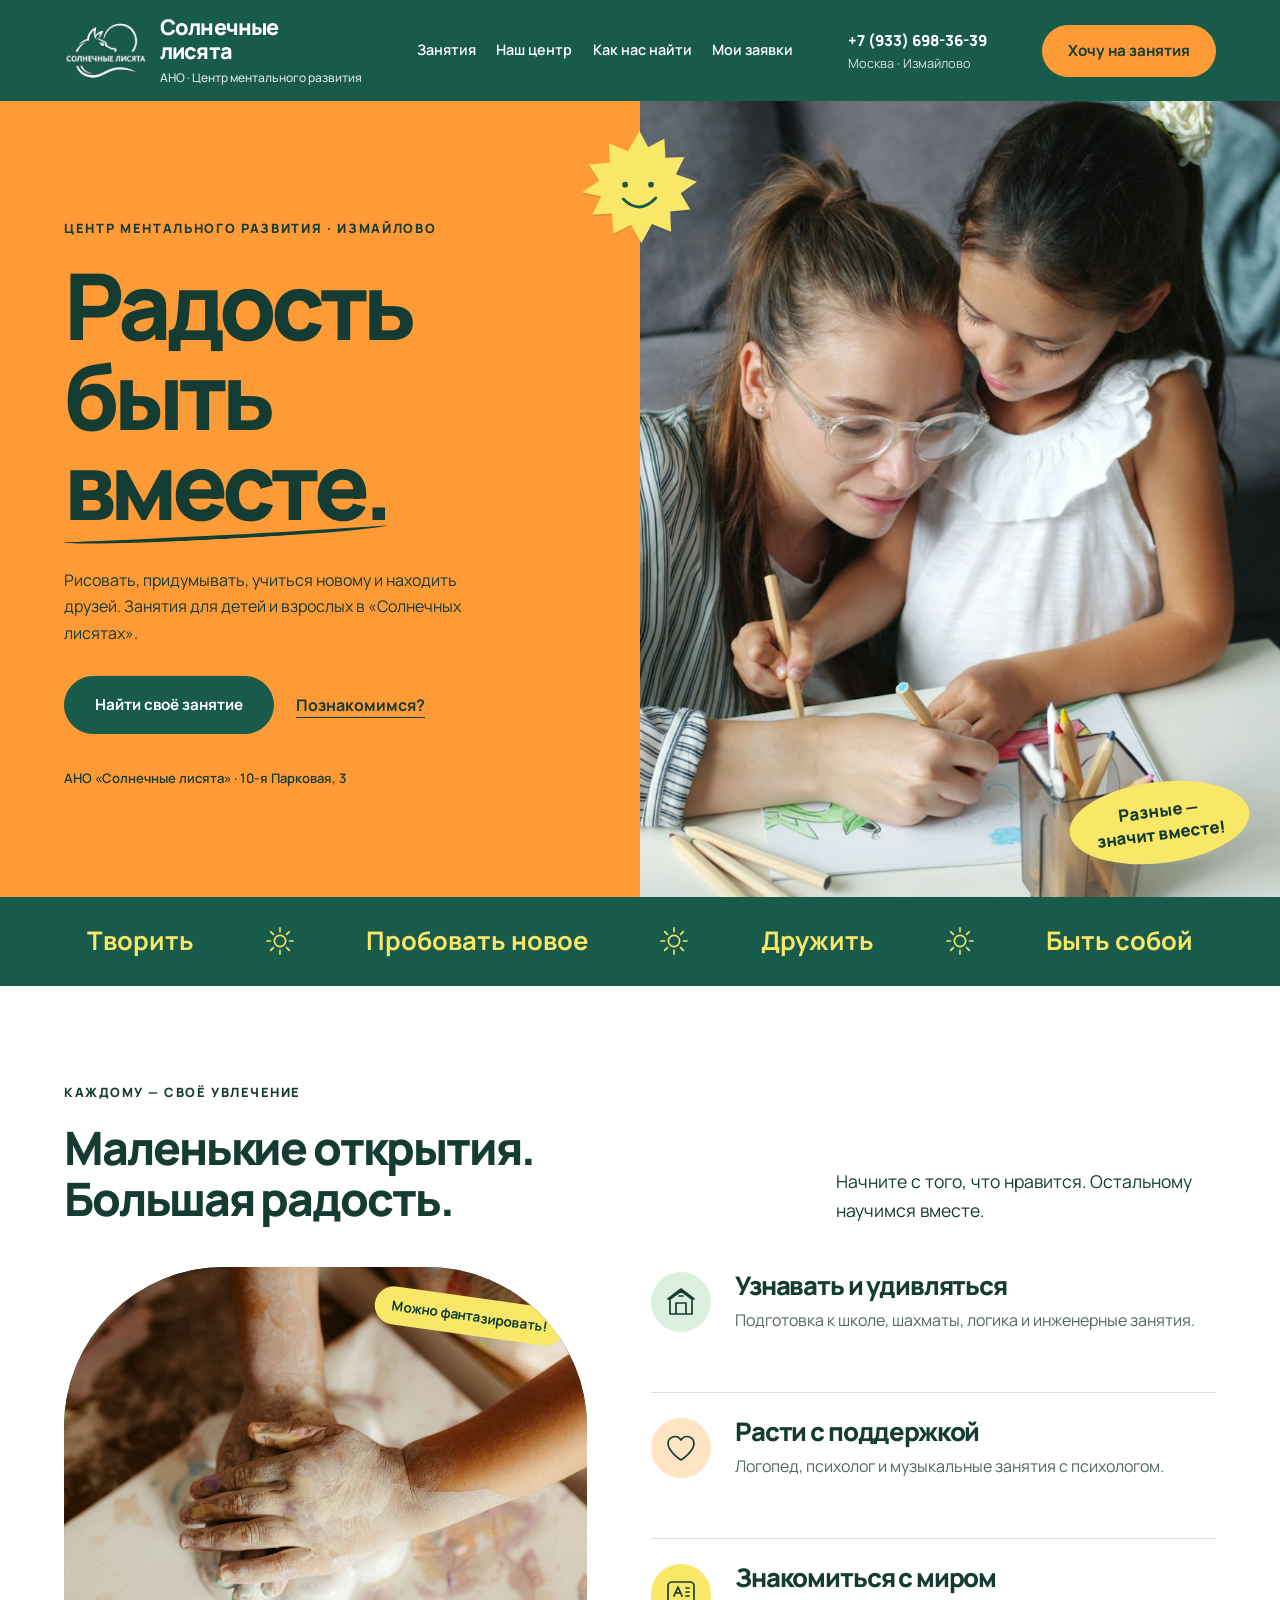
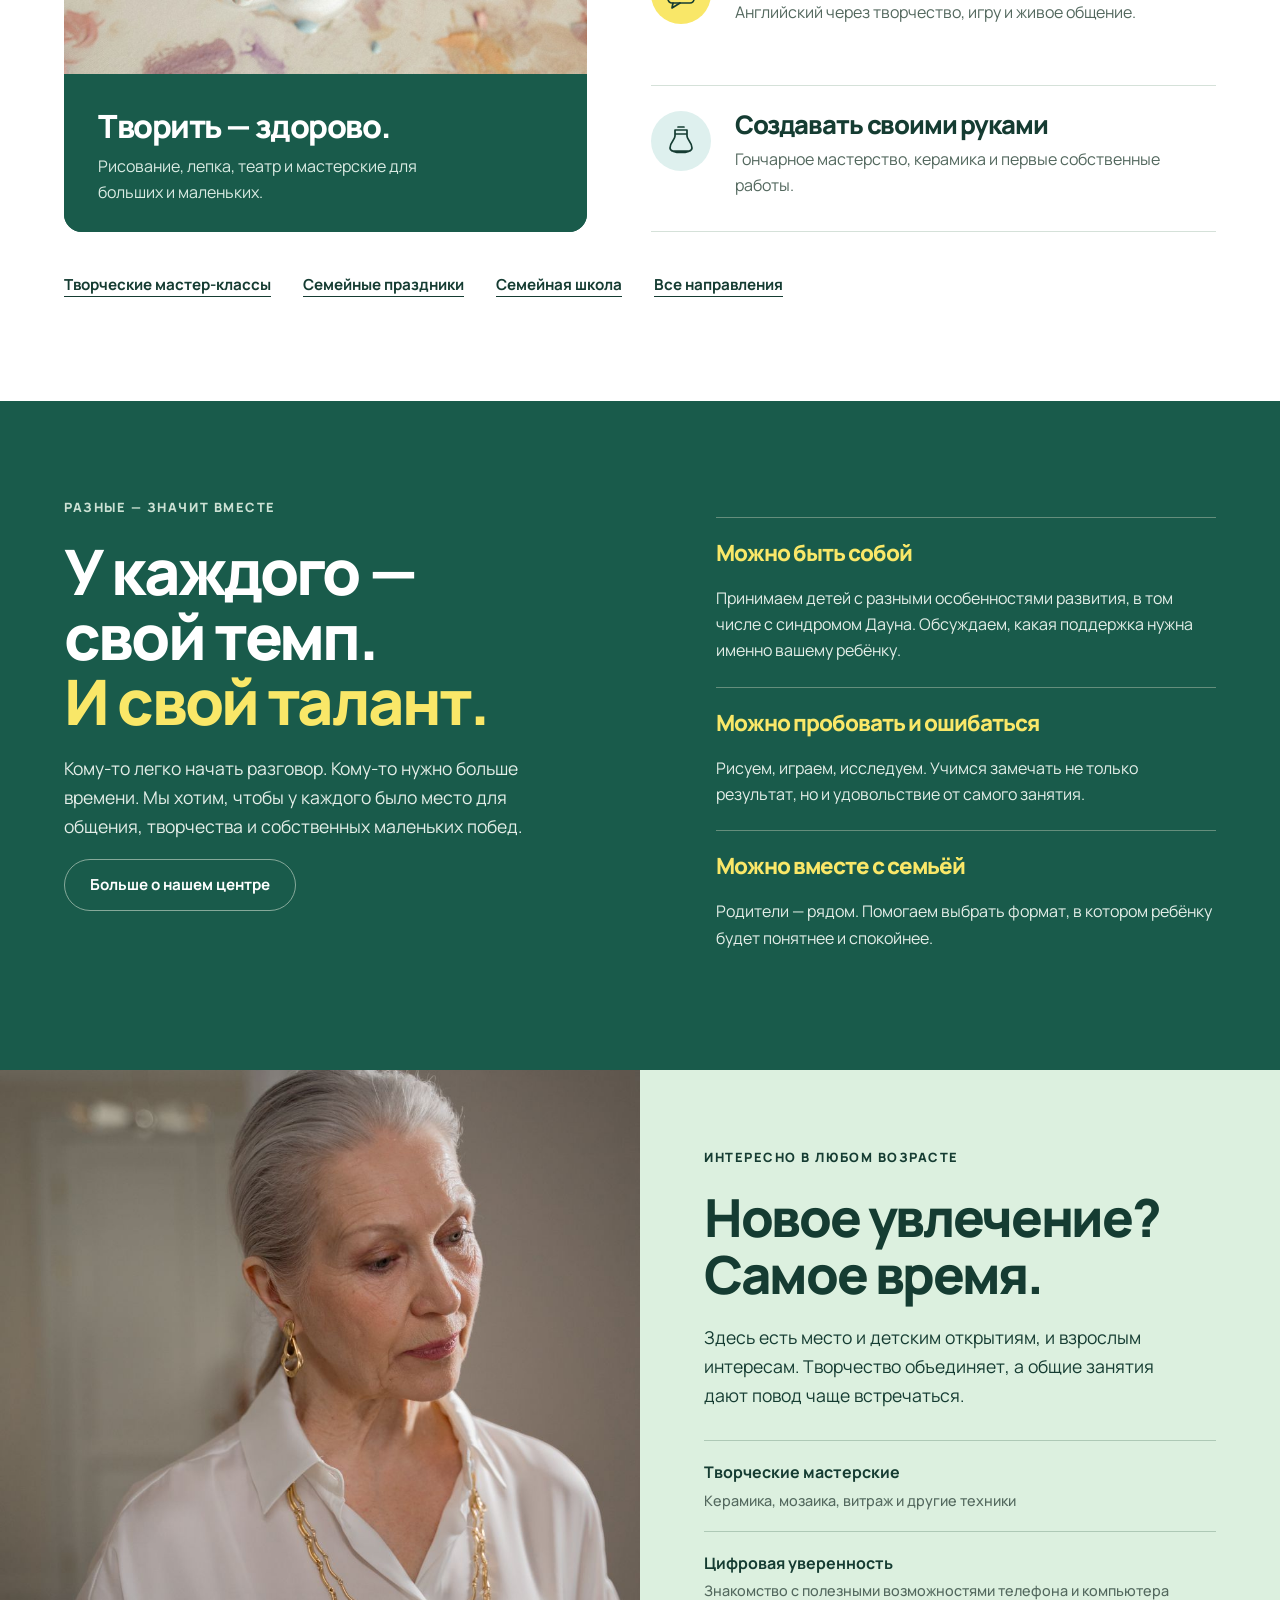
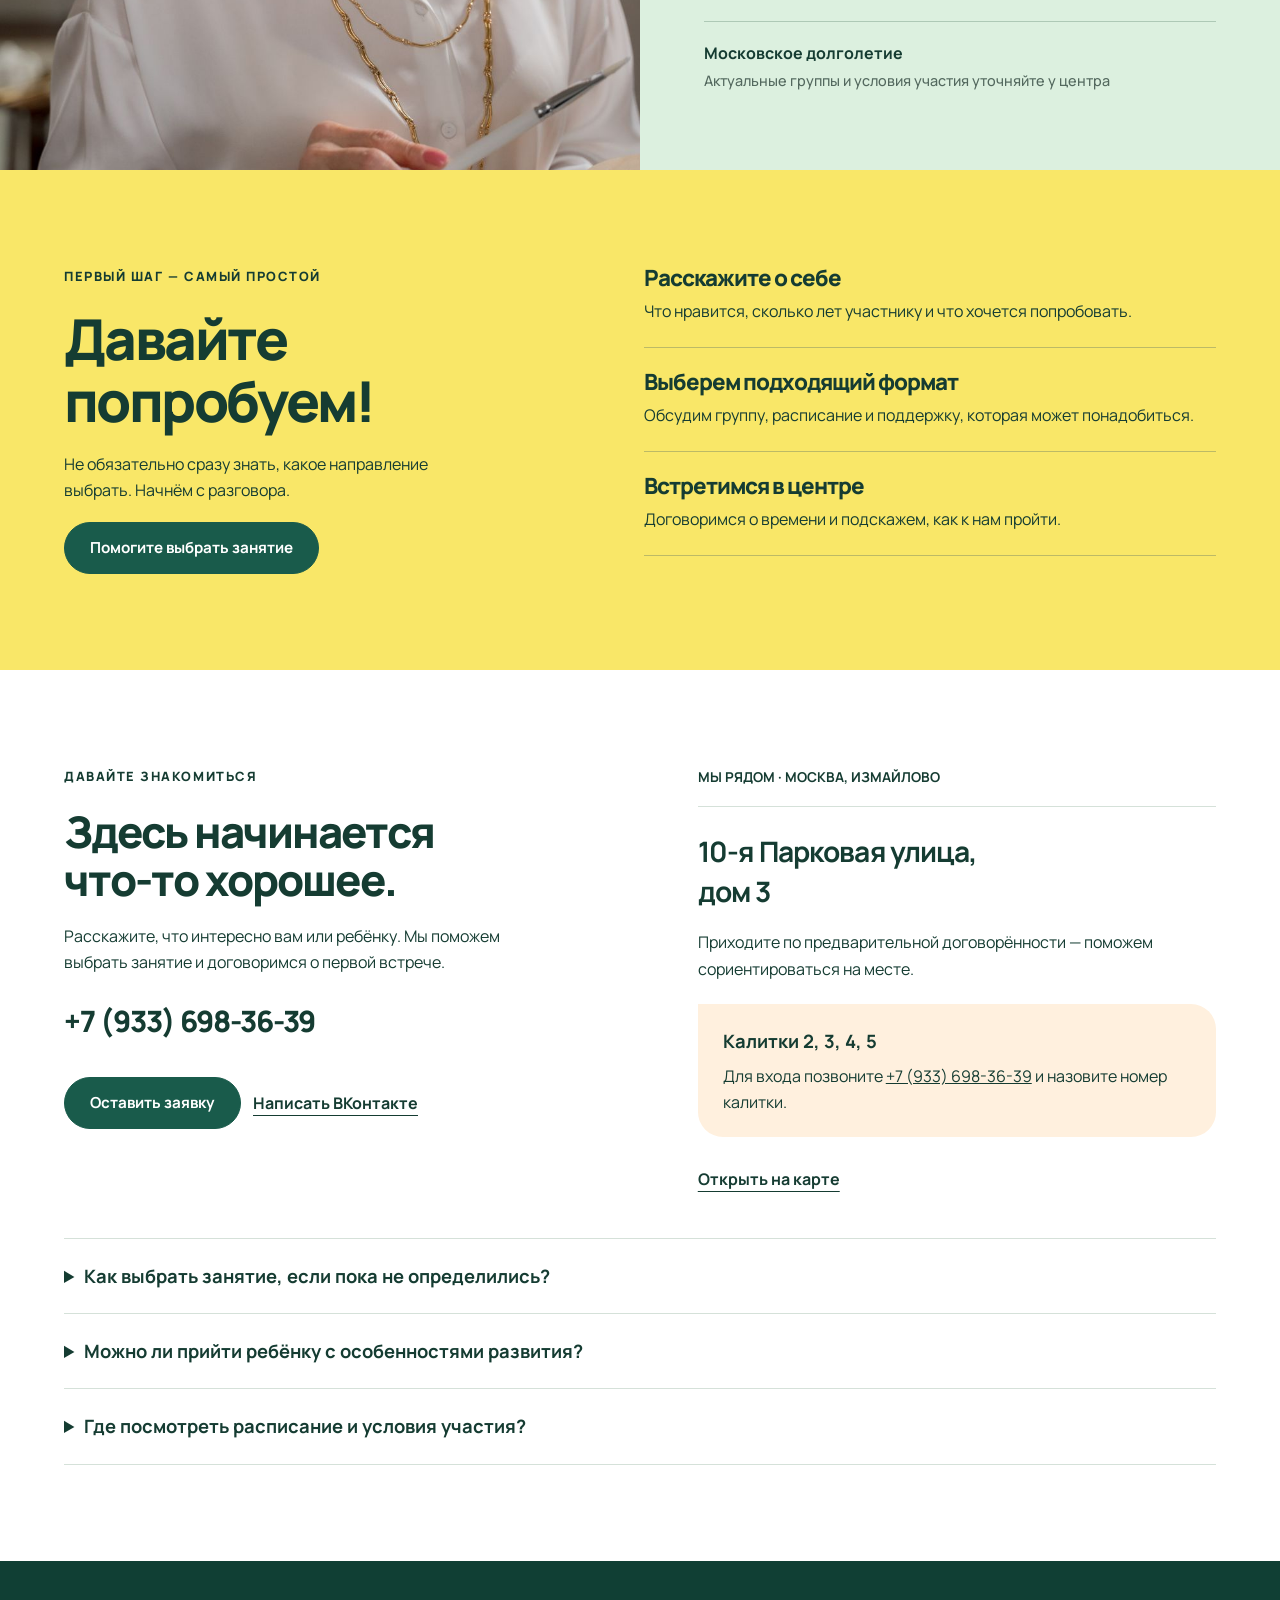
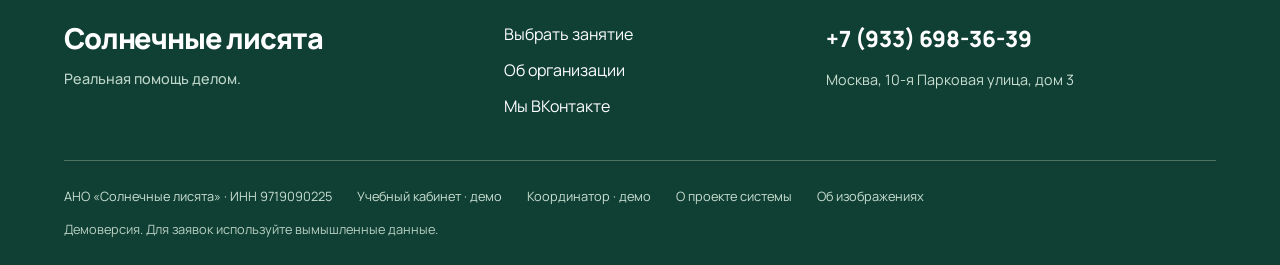
==== commit 1b25156e: "Keep complete fox emblem visible at every screen size" ====
--- a/center/index.html
+++ b/center/index.html
@@ -8,7 +8,7 @@
   <title>АНО «Солнечные лисята» — разные значит вместе</title>
   <link rel="icon" href="../assets/solnechnye-lisyata-logo.png" type="image/png">
   <link rel="preload" href="../assets/family/together.jpg" as="image" fetchpriority="high">
-  <link rel="stylesheet" href="site.css?v=family2">
+  <link rel="stylesheet" href="site.css?v=family3">
   <script defer src="../education/catalog.js?v=13"></script>
   <script defer src="../education/organization.js?v=12"></script>
   <script defer src="../education/workspace-core.js?v=8"></script>
--- a/center/site.css
+++ b/center/site.css
@@ -2,7 +2,7 @@
 @font-face{font-family:Manrope;src:url('../assets/family/manrope-latin.woff2') format('woff2');font-style:normal;font-weight:400 800;font-display:swap;unicode-range:U+0000-00FF,U+0131,U+0152-0153,U+02BB-02BC,U+02C6,U+02DA,U+02DC,U+0304,U+0308,U+0329,U+2000-206F,U+20AC,U+2122,U+2191,U+2193,U+2212,U+2215,U+FEFF,U+FFFD}
 :root{font:16px/1.65 Manrope,'Segoe UI',Arial,sans-serif;color:#153c32;background:#fff;--green:#195b4b;--deep:#103f34;--orange:#ff9b36;--yellow:#f9e768;--mint:#dcf0df;--line:#d5e1d9;--muted:#53685e;--gutter:clamp(24px,5vw,110px)}
 *{box-sizing:border-box}body{margin:0}a{color:inherit}button,input,select,textarea{font:inherit}button,a{-webkit-tap-highlight-color:transparent}button{cursor:pointer}button:disabled{cursor:wait;opacity:.6}img{max-width:100%;display:block}p{margin:0 0 1.15rem}h1,h2,h3{font-weight:800;line-height:1.1;letter-spacing:-.045em;margin:0 0 1.2rem}h1{font-size:clamp(2.6rem,5.6vw,6rem)}h2{font-size:clamp(2rem,3.6vw,4rem)}h3{font-size:1.4rem}main:focus{outline:none}main{min-height:60vh}a,button,input,select,textarea,summary{touch-action:manipulation}:focus-visible{outline:3px solid #c44a08;outline-offset:5px}.skip{position:fixed;left:1rem;top:-100px;z-index:100;background:white;padding:12px 20px}.skip:focus{top:1rem}
-.header{display:flex;align-items:center;justify-content:space-between;gap:clamp(16px,2vw,40px);padding:15px var(--gutter);background:var(--green);color:white;position:relative;z-index:10}.brand{display:flex;align-items:center;gap:12px;text-decoration:none;flex-shrink:0;font-weight:800;font-size:1.35rem;line-height:1.1;letter-spacing:-.04em}.brand-mark{position:relative;display:block;width:84px;height:68px;overflow:hidden;flex-shrink:0}.brand-mark img{position:absolute;width:170px;max-width:none;height:auto;left:50%;top:50%;transform:translate(-50%,-43%);mix-blend-mode:lighten}.brand small{display:block;font-size:.75rem;line-height:1.4;letter-spacing:0;font-weight:500;margin-top:7px;color:#daebe3}.header nav{display:flex;gap:clamp(14px,1.6vw,30px);align-items:center}.header nav a{text-decoration:none;font-size:.9rem;font-weight:600;white-space:nowrap;padding:8px 0;border-bottom:2px solid transparent}.header nav a:hover,.header nav a[aria-current=page]{border-color:var(--yellow)}.header-contact{font-size:.95rem;white-space:nowrap}.header-contact>a{font-weight:800;text-decoration:none}.header-contact>span{display:block;font-size:.8rem;color:#d3e5db}.menu-toggle{display:none}.button,button{display:inline-flex;align-items:center;justify-content:center;min-height:52px;padding:14px 25px;background:transparent;color:var(--deep);border:1px solid var(--green);border-radius:100px;text-decoration:none;font-weight:700;line-height:1.4;font-size:.95rem;transition:background .18s,transform .18s}.button:hover,button:hover{background:#e7f1e9;transform:translateY(-2px)}.button.primary,button.primary{background:var(--green);color:white;border-color:var(--green)}.button.primary:hover,button.primary:hover{background:var(--deep)}.button.warm{background:var(--orange);color:var(--deep);border-color:var(--orange)}.button.warm:hover{background:#ffb45b}.button.light{background:white;color:var(--green);border-color:white}.button.line-light{border-color:#86a99a;color:white}.button.line-light:hover{background:#30725f}.text-link{font-weight:700;text-underline-offset:6px;text-decoration-thickness:1px}.actions{display:flex;flex-wrap:wrap;gap:12px;align-items:center;margin-top:1.8rem}.eyebrow{display:block;font-size:.8rem;letter-spacing:.12em;text-transform:uppercase;font-weight:800;margin-bottom:1.3rem}.muted,small{color:var(--muted)}.section{padding:clamp(65px,7.5vw,130px) var(--gutter)}.section-head{display:flex;justify-content:space-between;gap:28px;align-items:flex-end;margin-bottom:42px}.section-head h2{margin-bottom:0}.section-head p{max-width:380px;font-size:1.1rem;margin-bottom:0}
+.header{display:flex;align-items:center;justify-content:space-between;gap:clamp(16px,2vw,40px);padding:15px var(--gutter);background:var(--green);color:white;position:relative;z-index:10}.brand{display:flex;align-items:center;gap:12px;text-decoration:none;flex-shrink:0;font-weight:800;font-size:1.35rem;line-height:1.1;letter-spacing:-.04em}.brand-mark{position:relative;display:block;width:84px;height:68px;overflow:hidden;flex-shrink:0}.brand-mark img{position:absolute;width:160px;max-width:none;height:auto;left:50%;top:50%;transform:translate(-47%,-43%);mix-blend-mode:lighten}.brand small{display:block;font-size:.75rem;line-height:1.4;letter-spacing:0;font-weight:500;margin-top:7px;color:#daebe3}.header nav{display:flex;gap:clamp(14px,1.6vw,30px);align-items:center}.header nav a{text-decoration:none;font-size:.9rem;font-weight:600;white-space:nowrap;padding:8px 0;border-bottom:2px solid transparent}.header nav a:hover,.header nav a[aria-current=page]{border-color:var(--yellow)}.header-contact{font-size:.95rem;white-space:nowrap}.header-contact>a{font-weight:800;text-decoration:none}.header-contact>span{display:block;font-size:.8rem;color:#d3e5db}.menu-toggle{display:none}.button,button{display:inline-flex;align-items:center;justify-content:center;min-height:52px;padding:14px 25px;background:transparent;color:var(--deep);border:1px solid var(--green);border-radius:100px;text-decoration:none;font-weight:700;line-height:1.4;font-size:.95rem;transition:background .18s,transform .18s}.button:hover,button:hover{background:#e7f1e9;transform:translateY(-2px)}.button.primary,button.primary{background:var(--green);color:white;border-color:var(--green)}.button.primary:hover,button.primary:hover{background:var(--deep)}.button.warm{background:var(--orange);color:var(--deep);border-color:var(--orange)}.button.warm:hover{background:#ffb45b}.button.light{background:white;color:var(--green);border-color:white}.button.line-light{border-color:#86a99a;color:white}.button.line-light:hover{background:#30725f}.text-link{font-weight:700;text-underline-offset:6px;text-decoration-thickness:1px}.actions{display:flex;flex-wrap:wrap;gap:12px;align-items:center;margin-top:1.8rem}.eyebrow{display:block;font-size:.8rem;letter-spacing:.12em;text-transform:uppercase;font-weight:800;margin-bottom:1.3rem}.muted,small{color:var(--muted)}.section{padding:clamp(65px,7.5vw,130px) var(--gutter)}.section-head{display:flex;justify-content:space-between;gap:28px;align-items:flex-end;margin-bottom:42px}.section-head h2{margin-bottom:0}.section-head p{max-width:380px;font-size:1.1rem;margin-bottom:0}
 /* A full-width family story, with photography carrying half of the first screen. */
 .hero{display:grid;grid-template-columns:1fr 1fr;min-height:calc(100svh - 104px);background:var(--orange);position:relative}.hero-copy{padding:clamp(48px,5vw,100px) clamp(24px,4.5vw,94px) 55px var(--gutter);display:flex;align-items:flex-start;justify-content:center;flex-direction:column;position:relative;z-index:1}.hero .eyebrow{font-size:.8rem;letter-spacing:.13em}.hero h1{font-size:clamp(4.1rem,7.2vw,8.3rem);line-height:.98;letter-spacing:-.065em;margin:0 0 28px}.hero h1 em{font-style:normal;position:relative;display:inline-block}.hero h1 em:after{content:'';position:absolute;bottom:-8px;left:0;width:100%;height:7px;border-bottom:4px solid var(--deep);border-radius:50%;transform:rotate(-3deg)}.hero-copy>p{max-width:440px;font-size:clamp(1rem,1.25vw,1.22rem);line-height:1.65;margin:8px 0 0}.hero .actions{gap:22px;margin-top:30px}.hero .button{min-height:58px;padding-inline:30px}.hero-location{margin-top:34px;font-size:.82rem;font-weight:600}.hero-photo{position:relative;min-width:0;min-height:600px}.hero-photo>img{width:100%;height:100%;position:absolute;inset:0;object-fit:cover;object-position:59% center}.hero-caption{position:absolute;bottom:34px;right:30px;background:var(--yellow);padding:18px 26px;border-radius:50%;font-size:1.05rem;line-height:1.35;font-weight:800;transform:rotate(-7deg);text-align:center}.sun-seal{position:absolute;z-index:2;width:115px;height:115px;top:30px;left:-58px;color:var(--yellow);filter:drop-shadow(0 2px 0 rgba(16,63,52,.1))}.sun-seal svg{width:100%;height:100%}.hero-bottom{background:var(--green);color:var(--yellow);display:flex;align-items:center;justify-content:space-around;gap:25px;padding:23px var(--gutter);font-size:clamp(1.2rem,2vw,2rem);font-weight:700;overflow:hidden}.hero-bottom svg{width:30px;height:30px;flex-shrink:0}.hero-bottom span{white-space:nowrap}
 /* Varied activity layouts instead of a wall of repeated marketing cards. */
@@ -14,8 +14,8 @@
 .footer{background:var(--deep);color:white;padding:60px var(--gutter) 25px}.footer a{text-decoration:none}.footer a:hover{text-decoration:underline;text-underline-offset:5px}.footer-inner{display:grid;grid-template-columns:1fr .7fr 1fr;gap:50px}.footer-brand{font-size:1.8rem;font-weight:800;letter-spacing:-.04em;line-height:1.2}.footer-brand span{display:block;font-size:.9rem;font-weight:500;letter-spacing:0;color:#bed6c9;margin-top:15px}.footer-links{display:flex;flex-direction:column;gap:10px}.footer-phone{font-size:1.4rem;font-weight:800}.footer p{font-size:.9rem;color:#c9dfd1;margin-top:10px}.footer-bottom{display:flex;flex-wrap:wrap;gap:12px 25px;padding-top:25px;margin-top:40px;border-top:1px solid #4f7562;font-size:.8rem;color:#c9dfd1}.footer-bottom>span:last-child{flex-basis:100%;color:#b7d0c1}.footer-bottom a{font-size:.8rem}
 @media(min-width:1800px){.hero-photo>img{object-position:center}.hero-copy{padding-top:85px;padding-bottom:85px}.header{min-height:120px}}
 @media(max-width:1250px){.header{gap:18px}.header-contact{display:none}.header nav{margin-left:auto}.brand{font-size:1.2rem}.header-apply{padding-inline:20px}.hero h1{font-size:clamp(4rem,7.6vw,6rem)}.hero-copy{padding-right:35px}.sun-seal{width:90px;height:90px;left:-45px}.hero-photo{min-height:580px}.cards{grid-template-columns:repeat(2,minmax(0,1fr))}}
-@media(max-width:950px){.header{flex-wrap:wrap;padding-block:12px}.brand{margin-right:auto}.brand-mark{width:65px;height:55px}.brand-mark img{width:135px}.brand small{font-size:.75rem}.menu-toggle{display:flex;border-color:#7ea99a;color:white;font-size:.9rem;padding:11px 18px;min-height:45px;gap:10px}.menu-toggle span{width:17px;height:12px;border-block:2px solid currentColor;position:relative}.menu-toggle span:after{content:'';position:absolute;top:3px;left:0;width:100%;border-top:2px solid currentColor}.menu-toggle:hover{background:#29725d}.header nav{display:none;order:5;flex-basis:100%;margin:0;padding:16px 0 7px;flex-wrap:wrap;gap:10px 28px;border-top:1px solid #5b8a74}.header nav.is-open{display:flex}.header-apply{min-height:45px;font-size:.85rem;padding:12px 20px}.hero{min-height:670px}.hero-photo{min-height:670px}.hero h1{font-size:clamp(3.5rem,7.8vw,5.6rem)}.hero .eyebrow{font-size:.7rem}.hero .actions{gap:15px}.hero .text-link{font-size:.85rem}.hero .button{min-height:52px;padding:14px 22px}.hero-caption{font-size:.9rem;padding:15px 20px;right:20px;bottom:25px}.hero-bottom{font-size:1.15rem;gap:18px}.hero-bottom svg{width:24px;height:24px}.art-feature{min-height:600px;border-radius:110px 110px 12px 12px}.direction-item{gap:15px;grid-template-columns:45px 1fr}.direction-symbol{width:43px;height:43px}.direction-symbol svg{width:25px;height:25px}.direction-item p{font-size:.9rem}.family-photo{min-height:630px}.first-step{gap:30px}.footer-inner{grid-template-columns:1fr 1fr}.footer-inner>div:last-child{grid-column:1/-1}.program-layout,.form-layout{grid-template-columns:minmax(0,1.2fr) minmax(240px,1fr)}.contact-panel{gap:30px}}
-@media(max-width:700px){:root{--gutter:24px}.header{gap:12px}.brand{font-size:1.13rem;gap:8px}.brand-mark{width:58px;height:52px}.brand-mark img{width:122px}.brand small{display:none}.header-apply{display:none}.hero{grid-template-columns:1fr;min-height:auto}.hero-copy{padding:45px var(--gutter) 45px}.hero h1{font-size:clamp(4.1rem,14vw,6rem);line-height:1.01;margin-bottom:22px}.hero h1 br:last-of-type{display:none}.hero h1 em{display:block}.hero-copy>p{max-width:420px;font-size:1rem}.hero .eyebrow{margin-bottom:22px;font-size:.75rem}.hero-location{margin-top:24px;font-size:.8rem}.hero .actions{margin-top:25px;gap:23px}.hero-photo{height:420px;min-height:0}.hero-photo>img{object-position:center 48%}.sun-seal{width:85px;height:85px;top:-43px;left:auto;right:22px}.hero-caption{right:23px;bottom:23px;font-size:1rem}.hero-bottom{justify-content:flex-start;padding:18px var(--gutter);font-size:1rem;gap:20px;flex-wrap:wrap}.hero-bottom svg:last-of-type,.hero-bottom span:last-child{display:none}.hero-bottom svg{width:20px;height:20px}.section{padding:65px var(--gutter)}.section-head{flex-direction:column;align-items:flex-start;gap:20px;margin-bottom:32px}.section-head h2{font-size:2.25rem}.section-head p{font-size:1rem}.discover-grid{grid-template-columns:1fr;gap:35px}.art-feature{min-height:480px;border-radius:100px 100px 8px 8px}.art-feature img{height:75%}.art-feature-copy{padding:25px}.art-feature h3{font-size:1.8rem}.direction-item{grid-template-columns:50px 1fr;padding:23px 0}.direction-symbol{width:48px;height:48px}.direction-item h3{font-size:1.4rem}.direction-item p{font-size:1rem}.more-directions{margin-top:20px;gap:3px 12px}.more-directions a{margin-right:6px;font-size:.85rem}.together-section{grid-template-columns:1fr;gap:30px}.together-section h2{font-size:3.1rem}.support-list{padding-top:0}.together-copy>p{font-size:1rem}.family-section{grid-template-columns:1fr}.family-photo{height:470px;min-height:0}.family-photo img{object-position:50% 30%}.family-copy{padding:55px var(--gutter)}.family-copy h2{font-size:2.9rem}.family-copy>p{font-size:1rem}.first-step{grid-template-columns:1fr;gap:40px}.first-step h2{font-size:3rem}.contact-panel{grid-template-columns:1fr;gap:45px}.contact-card h2{font-size:2.3rem}.phone{font-size:1.75rem}.address-large{font-size:1.7rem}.interior{padding:35px var(--gutter) 65px}.page-head{margin-bottom:30px}.page-head h1{font-size:2.7rem}.page-head>p{font-size:1rem}.cards{grid-template-columns:1fr;gap:16px}.card{padding:27px}.card h2,.card h3{font-size:1.5rem}.card-head{margin-bottom:20px}.catalog-controls{flex-wrap:nowrap;overflow-x:auto;margin-inline:calc(-1 * var(--gutter));padding:4px var(--gutter) 16px;scrollbar-width:thin;max-width:calc(100% + 2 * var(--gutter))}.catalog-controls a{white-space:nowrap;font-size:.85rem;flex-shrink:0}.program-layout,.form-layout{grid-template-columns:1fr;gap:0}.program-visual{height:230px;margin-bottom:25px}.panel{padding:25px}.panel>h2{font-size:1.8rem}.about-story{grid-template-columns:1fr;gap:30px}.about-story img{height:400px;border-radius:90px 5px 5px 5px}.about-story h2{font-size:2.2rem}.org-data div{grid-template-columns:1fr;gap:3px}.footer{padding:45px var(--gutter) 25px}.footer-inner{grid-template-columns:1fr;gap:30px}.footer-inner>div:last-child{grid-column:auto}.footer-brand{font-size:1.9rem}.footer-links{flex-direction:row;flex-wrap:wrap;gap:12px 20px}.footer-bottom{margin-top:28px;font-size:.8rem}.form-layout .phone{font-size:1.6rem}.actions{gap:12px}.actions .button{max-width:100%}}
-@media(max-width:360px){:root{--gutter:19px}.brand small{max-width:132px}.brand-mark{width:48px}.brand-mark img{width:105px}.brand{font-size:1rem}.menu-toggle{padding:10px 13px}.hero h1{font-size:3.6rem}.hero .actions{gap:17px}.hero-bottom{gap:12px}.hero-bottom svg{width:16px}.hero-bottom span{font-size:.85rem}.phone{font-size:1.5rem}.together-section h2{font-size:2.65rem}}
+@media(max-width:950px){.header{flex-wrap:wrap;padding-block:12px}.brand{margin-right:auto}.brand-mark{width:65px;height:55px}.brand-mark img{width:125px}.brand small{font-size:.75rem}.menu-toggle{display:flex;border-color:#7ea99a;color:white;font-size:.9rem;padding:11px 18px;min-height:45px;gap:10px}.menu-toggle span{width:17px;height:12px;border-block:2px solid currentColor;position:relative}.menu-toggle span:after{content:'';position:absolute;top:3px;left:0;width:100%;border-top:2px solid currentColor}.menu-toggle:hover{background:#29725d}.header nav{display:none;order:5;flex-basis:100%;margin:0;padding:16px 0 7px;flex-wrap:wrap;gap:10px 28px;border-top:1px solid #5b8a74}.header nav.is-open{display:flex}.header-apply{min-height:45px;font-size:.85rem;padding:12px 20px}.hero{min-height:670px}.hero-photo{min-height:670px}.hero h1{font-size:clamp(3.5rem,7.8vw,5.6rem)}.hero .eyebrow{font-size:.7rem}.hero .actions{gap:15px}.hero .text-link{font-size:.85rem}.hero .button{min-height:52px;padding:14px 22px}.hero-caption{font-size:.9rem;padding:15px 20px;right:20px;bottom:25px}.hero-bottom{font-size:1.15rem;gap:18px}.hero-bottom svg{width:24px;height:24px}.art-feature{min-height:600px;border-radius:110px 110px 12px 12px}.direction-item{gap:15px;grid-template-columns:45px 1fr}.direction-symbol{width:43px;height:43px}.direction-symbol svg{width:25px;height:25px}.direction-item p{font-size:.9rem}.family-photo{min-height:630px}.first-step{gap:30px}.footer-inner{grid-template-columns:1fr 1fr}.footer-inner>div:last-child{grid-column:1/-1}.program-layout,.form-layout{grid-template-columns:minmax(0,1.2fr) minmax(240px,1fr)}.contact-panel{gap:30px}}
+@media(max-width:700px){:root{--gutter:24px}.header{gap:12px}.brand{font-size:1.13rem;gap:8px}.brand-mark{width:58px;height:52px}.brand-mark img{width:112px}.brand small{display:none}.header-apply{display:none}.hero{grid-template-columns:1fr;min-height:auto}.hero-copy{padding:45px var(--gutter) 45px}.hero h1{font-size:clamp(4.1rem,14vw,6rem);line-height:1.01;margin-bottom:22px}.hero h1 br:last-of-type{display:none}.hero h1 em{display:block}.hero-copy>p{max-width:420px;font-size:1rem}.hero .eyebrow{margin-bottom:22px;font-size:.75rem}.hero-location{margin-top:24px;font-size:.8rem}.hero .actions{margin-top:25px;gap:23px}.hero-photo{height:420px;min-height:0}.hero-photo>img{object-position:center 48%}.sun-seal{width:85px;height:85px;top:-43px;left:auto;right:22px}.hero-caption{right:23px;bottom:23px;font-size:1rem}.hero-bottom{justify-content:flex-start;padding:18px var(--gutter);font-size:1rem;gap:20px;flex-wrap:wrap}.hero-bottom svg:last-of-type,.hero-bottom span:last-child{display:none}.hero-bottom svg{width:20px;height:20px}.section{padding:65px var(--gutter)}.section-head{flex-direction:column;align-items:flex-start;gap:20px;margin-bottom:32px}.section-head h2{font-size:2.25rem}.section-head p{font-size:1rem}.discover-grid{grid-template-columns:1fr;gap:35px}.art-feature{min-height:480px;border-radius:100px 100px 8px 8px}.art-feature img{height:75%}.art-feature-copy{padding:25px}.art-feature h3{font-size:1.8rem}.direction-item{grid-template-columns:50px 1fr;padding:23px 0}.direction-symbol{width:48px;height:48px}.direction-item h3{font-size:1.4rem}.direction-item p{font-size:1rem}.more-directions{margin-top:20px;gap:3px 12px}.more-directions a{margin-right:6px;font-size:.85rem}.together-section{grid-template-columns:1fr;gap:30px}.together-section h2{font-size:3.1rem}.support-list{padding-top:0}.together-copy>p{font-size:1rem}.family-section{grid-template-columns:1fr}.family-photo{height:470px;min-height:0}.family-photo img{object-position:50% 30%}.family-copy{padding:55px var(--gutter)}.family-copy h2{font-size:2.9rem}.family-copy>p{font-size:1rem}.first-step{grid-template-columns:1fr;gap:40px}.first-step h2{font-size:3rem}.contact-panel{grid-template-columns:1fr;gap:45px}.contact-card h2{font-size:2.3rem}.phone{font-size:1.75rem}.address-large{font-size:1.7rem}.interior{padding:35px var(--gutter) 65px}.page-head{margin-bottom:30px}.page-head h1{font-size:2.7rem}.page-head>p{font-size:1rem}.cards{grid-template-columns:1fr;gap:16px}.card{padding:27px}.card h2,.card h3{font-size:1.5rem}.card-head{margin-bottom:20px}.catalog-controls{flex-wrap:nowrap;overflow-x:auto;margin-inline:calc(-1 * var(--gutter));padding:4px var(--gutter) 16px;scrollbar-width:thin;max-width:calc(100% + 2 * var(--gutter))}.catalog-controls a{white-space:nowrap;font-size:.85rem;flex-shrink:0}.program-layout,.form-layout{grid-template-columns:1fr;gap:0}.program-visual{height:230px;margin-bottom:25px}.panel{padding:25px}.panel>h2{font-size:1.8rem}.about-story{grid-template-columns:1fr;gap:30px}.about-story img{height:400px;border-radius:90px 5px 5px 5px}.about-story h2{font-size:2.2rem}.org-data div{grid-template-columns:1fr;gap:3px}.footer{padding:45px var(--gutter) 25px}.footer-inner{grid-template-columns:1fr;gap:30px}.footer-inner>div:last-child{grid-column:auto}.footer-brand{font-size:1.9rem}.footer-links{flex-direction:row;flex-wrap:wrap;gap:12px 20px}.footer-bottom{margin-top:28px;font-size:.8rem}.form-layout .phone{font-size:1.6rem}.actions{gap:12px}.actions .button{max-width:100%}}
+@media(max-width:360px){:root{--gutter:19px}.brand small{max-width:132px}.brand-mark{width:48px}.brand-mark img{width:90px}.brand{font-size:1rem}.menu-toggle{padding:10px 13px}.hero h1{font-size:3.6rem}.hero .actions{gap:17px}.hero-bottom{gap:12px}.hero-bottom svg{width:16px}.hero-bottom span{font-size:.85rem}.phone{font-size:1.5rem}.together-section h2{font-size:2.65rem}}
 @media(prefers-reduced-motion:reduce){*,*:before,*:after{scroll-behavior:auto!important;transition:none!important;animation:none!important}}
 @media print{.header,.footer,.hero-bottom,.actions,.menu-toggle{display:none}.hero{display:block;min-height:0;background:white}.hero-photo{display:none}.hero-copy{padding:0}.section,.interior{padding:25px 0}.cards{grid-template-columns:1fr 1fr}.together-section,.first-step{background:white;color:var(--deep)}.together-section p,.together-section h2 span,.support-list h3,.support-list p{color:var(--deep)}}
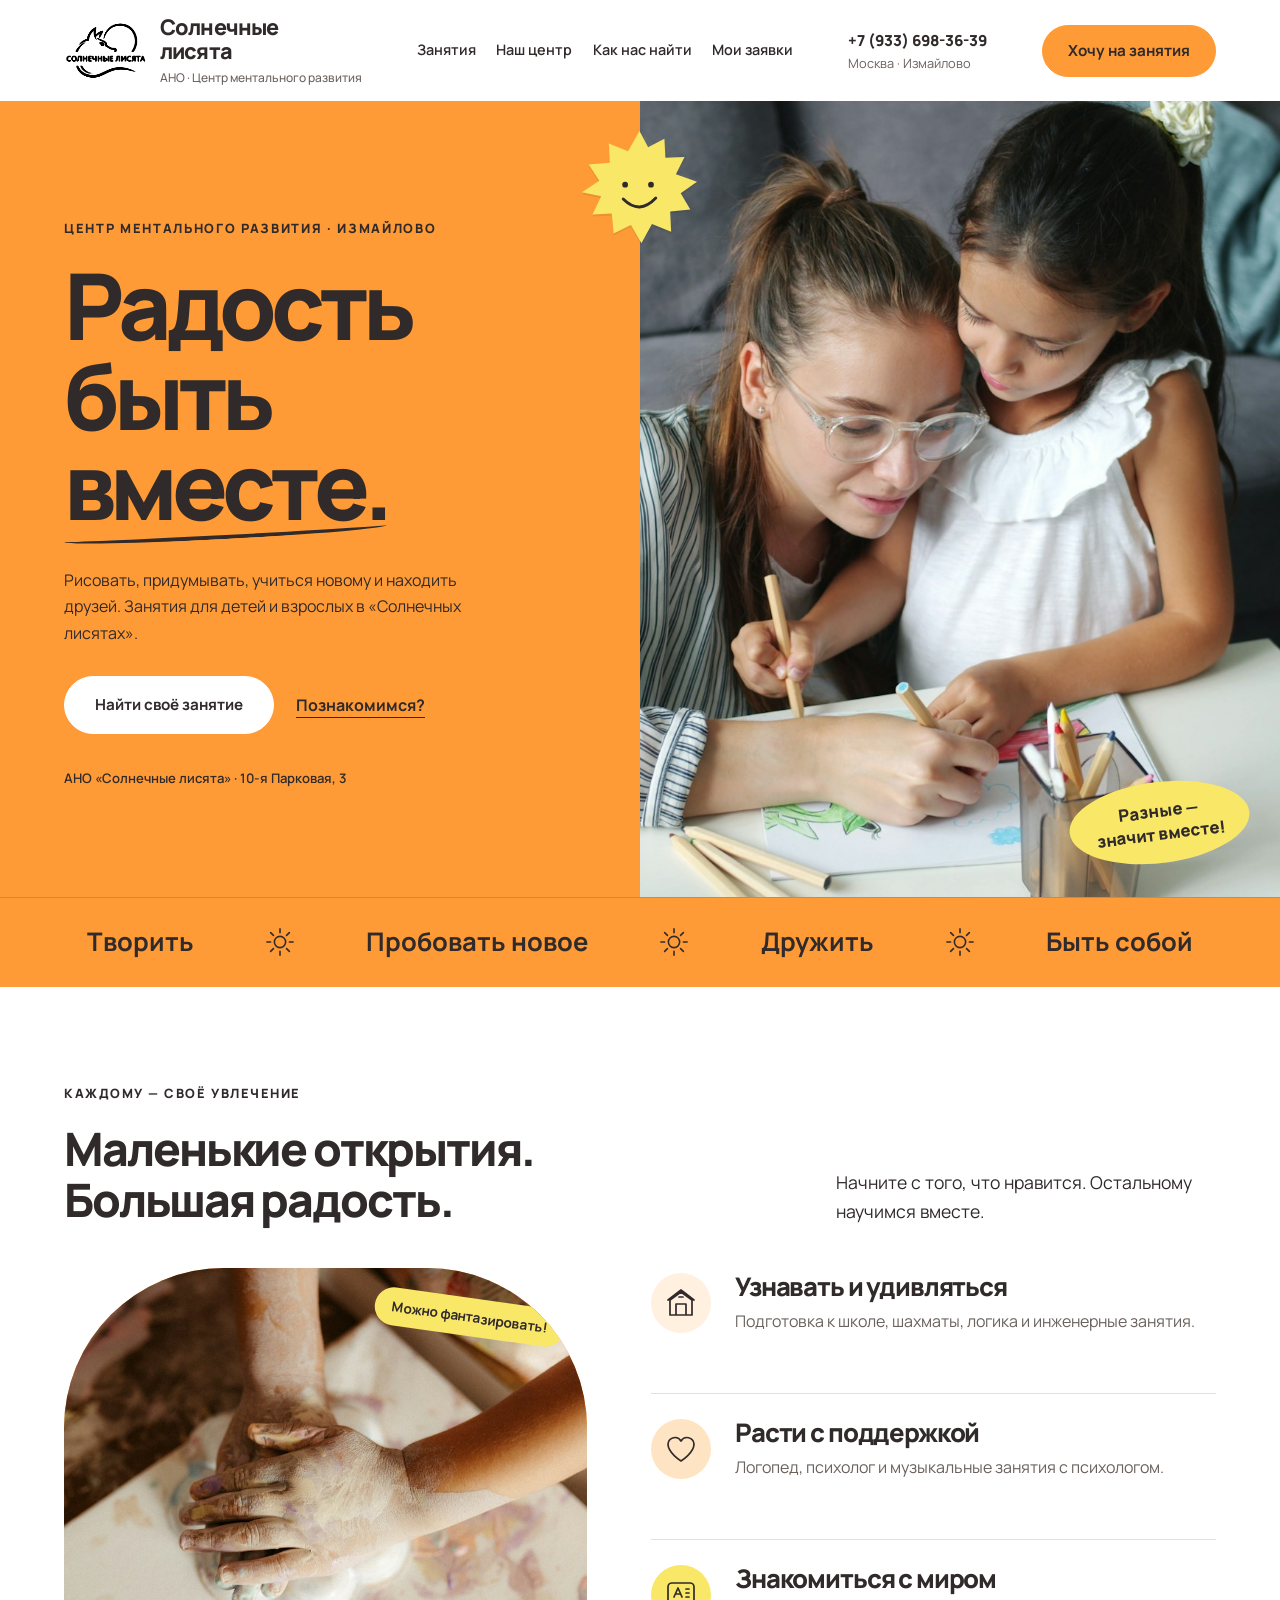
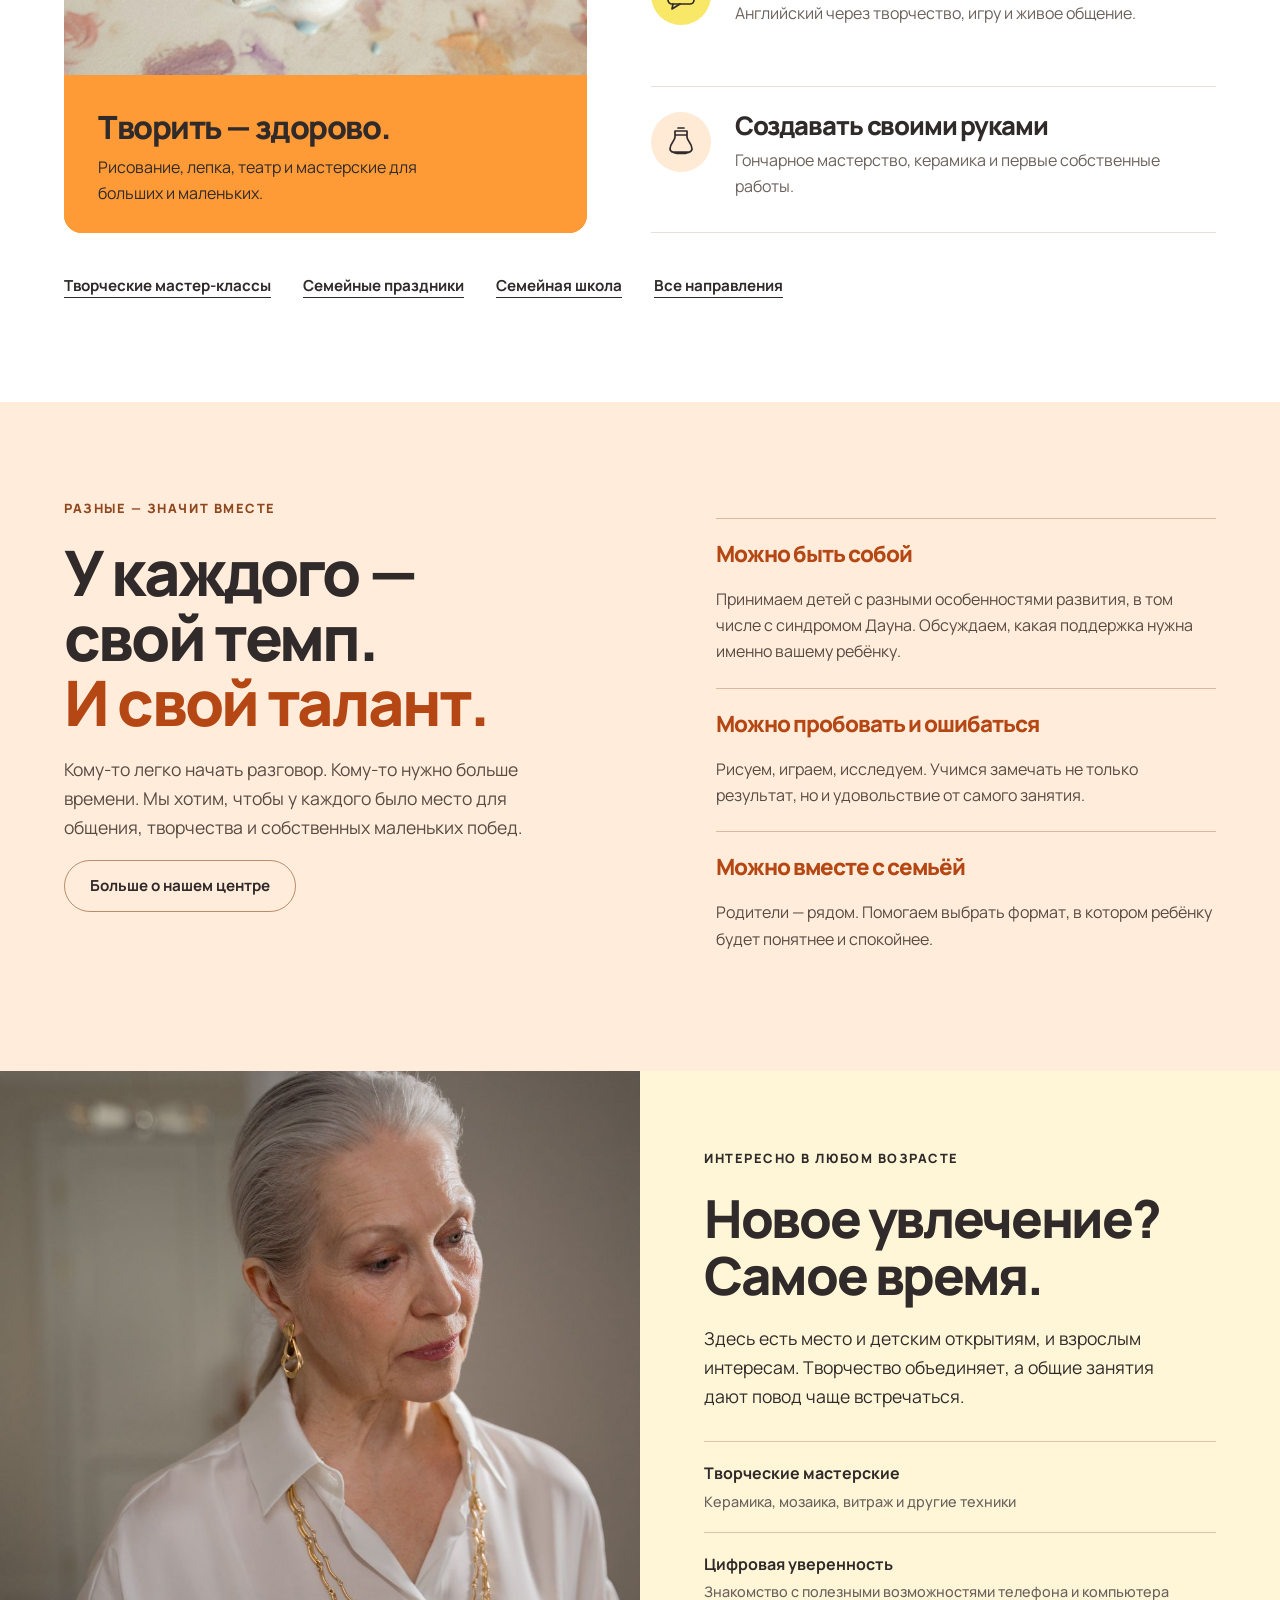
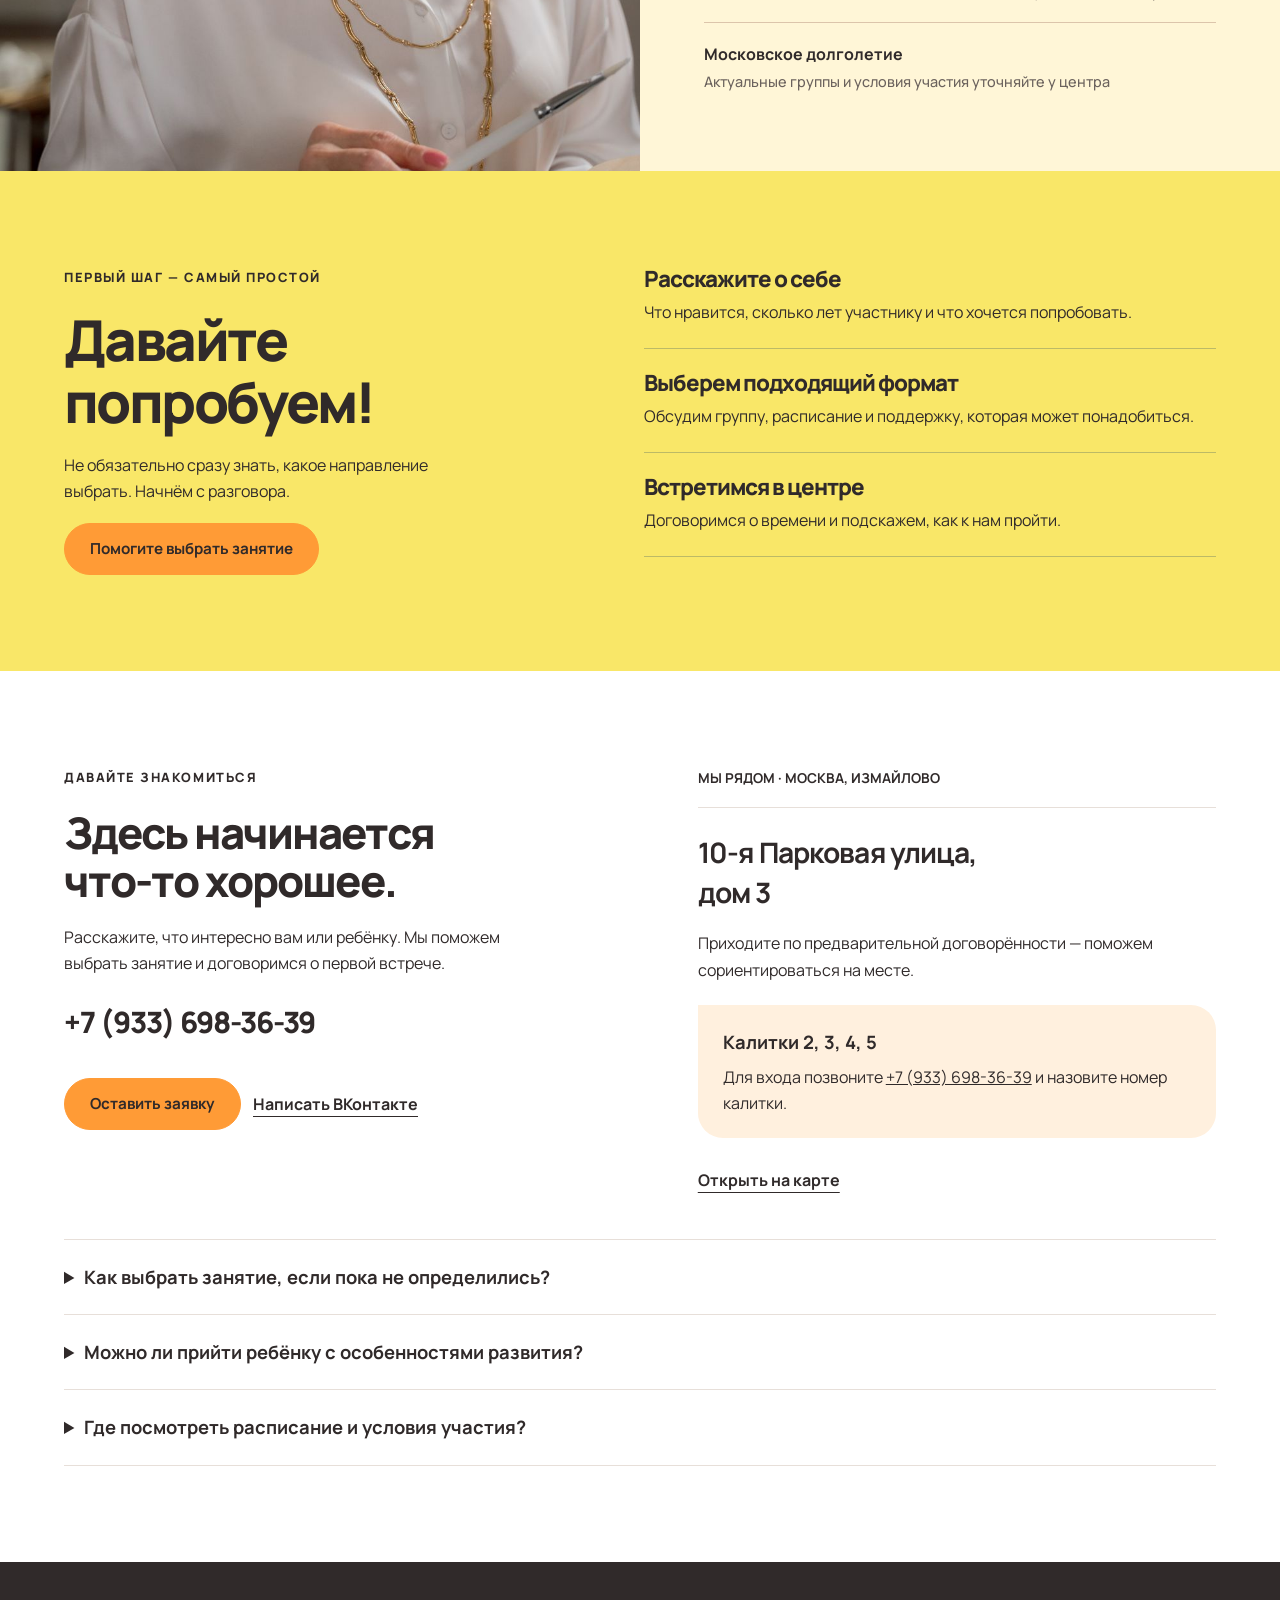
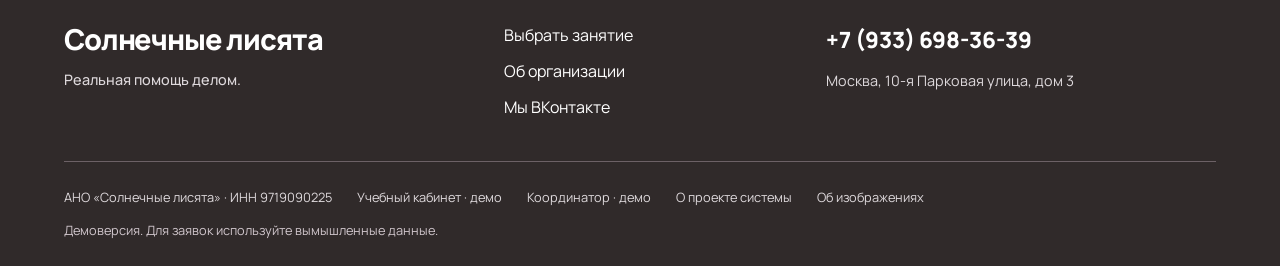
==== commit 2ee51111: "Replace green public website palette with warm orange and neutral colours" ====
--- a/center/index.html
+++ b/center/index.html
@@ -3,19 +3,19 @@
 <head>
   <meta charset="utf-8">
   <meta name="viewport" content="width=device-width, initial-scale=1, viewport-fit=cover">
-  <meta name="theme-color" content="#195b4b">
+  <meta name="theme-color" content="#ffffff">
   <meta name="description" content="АНО «Солнечные лисята» — центр ментального развития в Измайлово. Творчество, обучение и общение для детей и взрослых. Москва, 10-я Парковая, 3.">
   <title>АНО «Солнечные лисята» — разные значит вместе</title>
-  <link rel="icon" href="../assets/solnechnye-lisyata-logo.png" type="image/png">
+  <link rel="icon" href="favicon.svg" type="image/svg+xml">
   <link rel="preload" href="../assets/family/together.jpg" as="image" fetchpriority="high">
-  <link rel="stylesheet" href="site.css?v=family3">
+  <link rel="stylesheet" href="site.css?v=orange1">
   <script defer src="../education/catalog.js?v=13"></script>
   <script defer src="../education/organization.js?v=12"></script>
   <script defer src="../education/workspace-core.js?v=8"></script>
   <script defer src="../education/admission-core.js?v=9"></script>
   <script defer src="../education/homework-core.js?v=1"></script>
   <script defer src="store.js?v=1"></script>
-  <script defer src="site.js?v=family2"></script>
+  <script defer src="site.js?v=orange1"></script>
 </head>
 <body>
   <a class="skip" href="#main">Перейти к содержанию</a>
--- a/center/site.css
+++ b/center/site.css
@@ -1,20 +1,20 @@
 @font-face{font-family:Manrope;src:url('../assets/family/manrope-cyrillic.woff2') format('woff2');font-style:normal;font-weight:400 800;font-display:swap;unicode-range:U+0400-045F,U+0490-0491,U+04B0-04B1,U+2116}
 @font-face{font-family:Manrope;src:url('../assets/family/manrope-latin.woff2') format('woff2');font-style:normal;font-weight:400 800;font-display:swap;unicode-range:U+0000-00FF,U+0131,U+0152-0153,U+02BB-02BC,U+02C6,U+02DA,U+02DC,U+0304,U+0308,U+0329,U+2000-206F,U+20AC,U+2122,U+2191,U+2193,U+2212,U+2215,U+FEFF,U+FFFD}
-:root{font:16px/1.65 Manrope,'Segoe UI',Arial,sans-serif;color:#153c32;background:#fff;--green:#195b4b;--deep:#103f34;--orange:#ff9b36;--yellow:#f9e768;--mint:#dcf0df;--line:#d5e1d9;--muted:#53685e;--gutter:clamp(24px,5vw,110px)}
+:root{font:16px/1.65 Manrope,'Segoe UI',Arial,sans-serif;color:#302a2a;background:#fff;--accent:#ff9b36;--deep:#302a2a;--orange:#ff9b36;--yellow:#f9e768;--soft:#fff0e0;--line:#e7dfd9;--muted:#6b625d;--gutter:clamp(24px,5vw,110px)}
 *{box-sizing:border-box}body{margin:0}a{color:inherit}button,input,select,textarea{font:inherit}button,a{-webkit-tap-highlight-color:transparent}button{cursor:pointer}button:disabled{cursor:wait;opacity:.6}img{max-width:100%;display:block}p{margin:0 0 1.15rem}h1,h2,h3{font-weight:800;line-height:1.1;letter-spacing:-.045em;margin:0 0 1.2rem}h1{font-size:clamp(2.6rem,5.6vw,6rem)}h2{font-size:clamp(2rem,3.6vw,4rem)}h3{font-size:1.4rem}main:focus{outline:none}main{min-height:60vh}a,button,input,select,textarea,summary{touch-action:manipulation}:focus-visible{outline:3px solid #c44a08;outline-offset:5px}.skip{position:fixed;left:1rem;top:-100px;z-index:100;background:white;padding:12px 20px}.skip:focus{top:1rem}
-.header{display:flex;align-items:center;justify-content:space-between;gap:clamp(16px,2vw,40px);padding:15px var(--gutter);background:var(--green);color:white;position:relative;z-index:10}.brand{display:flex;align-items:center;gap:12px;text-decoration:none;flex-shrink:0;font-weight:800;font-size:1.35rem;line-height:1.1;letter-spacing:-.04em}.brand-mark{position:relative;display:block;width:84px;height:68px;overflow:hidden;flex-shrink:0}.brand-mark img{position:absolute;width:160px;max-width:none;height:auto;left:50%;top:50%;transform:translate(-47%,-43%);mix-blend-mode:lighten}.brand small{display:block;font-size:.75rem;line-height:1.4;letter-spacing:0;font-weight:500;margin-top:7px;color:#daebe3}.header nav{display:flex;gap:clamp(14px,1.6vw,30px);align-items:center}.header nav a{text-decoration:none;font-size:.9rem;font-weight:600;white-space:nowrap;padding:8px 0;border-bottom:2px solid transparent}.header nav a:hover,.header nav a[aria-current=page]{border-color:var(--yellow)}.header-contact{font-size:.95rem;white-space:nowrap}.header-contact>a{font-weight:800;text-decoration:none}.header-contact>span{display:block;font-size:.8rem;color:#d3e5db}.menu-toggle{display:none}.button,button{display:inline-flex;align-items:center;justify-content:center;min-height:52px;padding:14px 25px;background:transparent;color:var(--deep);border:1px solid var(--green);border-radius:100px;text-decoration:none;font-weight:700;line-height:1.4;font-size:.95rem;transition:background .18s,transform .18s}.button:hover,button:hover{background:#e7f1e9;transform:translateY(-2px)}.button.primary,button.primary{background:var(--green);color:white;border-color:var(--green)}.button.primary:hover,button.primary:hover{background:var(--deep)}.button.warm{background:var(--orange);color:var(--deep);border-color:var(--orange)}.button.warm:hover{background:#ffb45b}.button.light{background:white;color:var(--green);border-color:white}.button.line-light{border-color:#86a99a;color:white}.button.line-light:hover{background:#30725f}.text-link{font-weight:700;text-underline-offset:6px;text-decoration-thickness:1px}.actions{display:flex;flex-wrap:wrap;gap:12px;align-items:center;margin-top:1.8rem}.eyebrow{display:block;font-size:.8rem;letter-spacing:.12em;text-transform:uppercase;font-weight:800;margin-bottom:1.3rem}.muted,small{color:var(--muted)}.section{padding:clamp(65px,7.5vw,130px) var(--gutter)}.section-head{display:flex;justify-content:space-between;gap:28px;align-items:flex-end;margin-bottom:42px}.section-head h2{margin-bottom:0}.section-head p{max-width:380px;font-size:1.1rem;margin-bottom:0}
+.header{display:flex;align-items:center;justify-content:space-between;gap:clamp(16px,2vw,40px);padding:15px var(--gutter);background:white;color:var(--deep);position:relative;z-index:10}.brand{display:flex;align-items:center;gap:12px;text-decoration:none;flex-shrink:0;font-weight:800;font-size:1.35rem;line-height:1.1;letter-spacing:-.04em}.brand-mark{position:relative;display:block;width:84px;height:68px;overflow:hidden;flex-shrink:0}.brand-mark img{position:absolute;width:160px;max-width:none;height:auto;left:50%;top:50%;transform:translate(-47%,-43%);filter:grayscale(1) contrast(3) invert(1);mix-blend-mode:multiply}.brand small{display:block;font-size:.75rem;line-height:1.4;letter-spacing:0;font-weight:500;margin-top:7px;color:#6b625d}.header nav{display:flex;gap:clamp(14px,1.6vw,30px);align-items:center}.header nav a{text-decoration:none;font-size:.9rem;font-weight:600;white-space:nowrap;padding:8px 0;border-bottom:2px solid transparent}.header nav a:hover,.header nav a[aria-current=page]{border-color:var(--orange)}.header-contact{font-size:.95rem;white-space:nowrap}.header-contact>a{font-weight:800;text-decoration:none}.header-contact>span{display:block;font-size:.8rem;color:#6b625d}.menu-toggle{display:none}.button,button{display:inline-flex;align-items:center;justify-content:center;min-height:52px;padding:14px 25px;background:transparent;color:var(--deep);border:1px solid var(--accent);border-radius:100px;text-decoration:none;font-weight:700;line-height:1.4;font-size:.95rem;transition:background .18s,transform .18s}.button:hover,button:hover{background:#fff0e0;transform:translateY(-2px)}.button.primary,button.primary{background:var(--accent);color:var(--deep);border-color:var(--accent)}.button.primary:hover,button.primary:hover{background:#ffb563}.button.warm{background:var(--orange);color:var(--deep);border-color:var(--orange)}.button.warm:hover{background:#ffb45b}.button.light{background:white;color:var(--deep);border-color:white}.button.line-light{border-color:#ba8c6d;color:var(--deep)}.button.line-light:hover{background:#ffdbb8}.text-link{font-weight:700;text-underline-offset:6px;text-decoration-thickness:1px}.actions{display:flex;flex-wrap:wrap;gap:12px;align-items:center;margin-top:1.8rem}.eyebrow{display:block;font-size:.8rem;letter-spacing:.12em;text-transform:uppercase;font-weight:800;margin-bottom:1.3rem}.muted,small{color:var(--muted)}.section{padding:clamp(65px,7.5vw,130px) var(--gutter)}.section-head{display:flex;justify-content:space-between;gap:28px;align-items:flex-end;margin-bottom:42px}.section-head h2{margin-bottom:0}.section-head p{max-width:380px;font-size:1.1rem;margin-bottom:0}
 /* A full-width family story, with photography carrying half of the first screen. */
-.hero{display:grid;grid-template-columns:1fr 1fr;min-height:calc(100svh - 104px);background:var(--orange);position:relative}.hero-copy{padding:clamp(48px,5vw,100px) clamp(24px,4.5vw,94px) 55px var(--gutter);display:flex;align-items:flex-start;justify-content:center;flex-direction:column;position:relative;z-index:1}.hero .eyebrow{font-size:.8rem;letter-spacing:.13em}.hero h1{font-size:clamp(4.1rem,7.2vw,8.3rem);line-height:.98;letter-spacing:-.065em;margin:0 0 28px}.hero h1 em{font-style:normal;position:relative;display:inline-block}.hero h1 em:after{content:'';position:absolute;bottom:-8px;left:0;width:100%;height:7px;border-bottom:4px solid var(--deep);border-radius:50%;transform:rotate(-3deg)}.hero-copy>p{max-width:440px;font-size:clamp(1rem,1.25vw,1.22rem);line-height:1.65;margin:8px 0 0}.hero .actions{gap:22px;margin-top:30px}.hero .button{min-height:58px;padding-inline:30px}.hero-location{margin-top:34px;font-size:.82rem;font-weight:600}.hero-photo{position:relative;min-width:0;min-height:600px}.hero-photo>img{width:100%;height:100%;position:absolute;inset:0;object-fit:cover;object-position:59% center}.hero-caption{position:absolute;bottom:34px;right:30px;background:var(--yellow);padding:18px 26px;border-radius:50%;font-size:1.05rem;line-height:1.35;font-weight:800;transform:rotate(-7deg);text-align:center}.sun-seal{position:absolute;z-index:2;width:115px;height:115px;top:30px;left:-58px;color:var(--yellow);filter:drop-shadow(0 2px 0 rgba(16,63,52,.1))}.sun-seal svg{width:100%;height:100%}.hero-bottom{background:var(--green);color:var(--yellow);display:flex;align-items:center;justify-content:space-around;gap:25px;padding:23px var(--gutter);font-size:clamp(1.2rem,2vw,2rem);font-weight:700;overflow:hidden}.hero-bottom svg{width:30px;height:30px;flex-shrink:0}.hero-bottom span{white-space:nowrap}
+.hero{display:grid;grid-template-columns:1fr 1fr;min-height:calc(100svh - 104px);background:var(--orange);position:relative}.hero-copy{padding:clamp(48px,5vw,100px) clamp(24px,4.5vw,94px) 55px var(--gutter);display:flex;align-items:flex-start;justify-content:center;flex-direction:column;position:relative;z-index:1}.hero .eyebrow{font-size:.8rem;letter-spacing:.13em}.hero h1{font-size:clamp(4.1rem,7.2vw,8.3rem);line-height:.98;letter-spacing:-.065em;margin:0 0 28px}.hero h1 em{font-style:normal;position:relative;display:inline-block}.hero h1 em:after{content:'';position:absolute;bottom:-8px;left:0;width:100%;height:7px;border-bottom:4px solid var(--deep);border-radius:50%;transform:rotate(-3deg)}.hero-copy>p{max-width:440px;font-size:clamp(1rem,1.25vw,1.22rem);line-height:1.65;margin:8px 0 0}.hero .actions{gap:22px;margin-top:30px}.hero .button{min-height:58px;padding-inline:30px}.hero .button.primary{background:white;border-color:white;color:var(--deep)}.hero .button.primary:hover{background:#fff0e0}.hero-location{margin-top:34px;font-size:.82rem;font-weight:600}.hero-photo{position:relative;min-width:0;min-height:600px}.hero-photo>img{width:100%;height:100%;position:absolute;inset:0;object-fit:cover;object-position:59% center}.hero-caption{position:absolute;bottom:34px;right:30px;background:var(--yellow);padding:18px 26px;border-radius:50%;font-size:1.05rem;line-height:1.35;font-weight:800;transform:rotate(-7deg);text-align:center}.sun-seal{position:absolute;z-index:2;width:115px;height:115px;top:30px;left:-58px;color:var(--yellow);filter:drop-shadow(0 2px 0 rgba(48,42,42,.1))}.sun-seal svg{width:100%;height:100%}.hero-bottom{background:var(--accent);color:var(--deep);border-top:1px solid #e98125;display:flex;align-items:center;justify-content:space-around;gap:25px;padding:23px var(--gutter);font-size:clamp(1.2rem,2vw,2rem);font-weight:700;overflow:hidden}.hero-bottom svg{width:30px;height:30px;flex-shrink:0}.hero-bottom span{white-space:nowrap}
 /* Varied activity layouts instead of a wall of repeated marketing cards. */
-.discover{background:#fff}.discover-grid{display:grid;grid-template-columns:1fr 1.08fr;gap:clamp(28px,5vw,90px)}.art-feature{position:relative;min-height:565px;background:var(--green);color:white;overflow:hidden;border-radius:160px 160px 18px 18px;text-decoration:none}.art-feature img{width:100%;height:72%;object-fit:cover;position:absolute;top:0}.art-feature-copy{position:absolute;bottom:0;left:0;right:0;background:var(--green);padding:26px 34px}.art-feature h3{font-size:2rem;margin:0 0 9px}.art-feature p{margin:0;color:#daebe3;max-width:360px}.art-feature .feature-tag{position:absolute;top:30px;right:22px;transform:rotate(8deg);background:var(--yellow);color:var(--deep);padding:8px 17px;border-radius:100px;font-size:.85rem;font-weight:700}.art-feature:hover img{transform:scale(1.025)}.art-feature img{transition:transform .3s}.direction-list{display:flex;flex-direction:column}.direction-item{display:grid;grid-template-columns:64px 1fr;align-items:start;gap:20px;padding:25px 0;border-bottom:1px solid var(--line);text-decoration:none;flex:1}.direction-item:first-child{padding-top:5px}.direction-item h3{font-size:clamp(1.35rem,2vw,1.8rem);margin:0 0 7px}.direction-item p{margin:0;color:var(--muted)}.direction-item:hover h3{text-decoration:underline;text-underline-offset:6px}.direction-symbol{width:60px;height:60px;display:grid;place-items:center;border-radius:50%;background:var(--mint)}.direction-symbol svg{width:32px;height:32px}.direction-item:nth-child(2) .direction-symbol{background:#ffe4c4}.direction-item:nth-child(3) .direction-symbol{background:var(--yellow)}.direction-item:nth-child(4) .direction-symbol{background:#def0ee}.more-directions{display:flex;gap:12px;flex-wrap:wrap;margin-top:32px}.more-directions a{padding:8px 0;margin-right:20px;font-weight:700;text-underline-offset:6px;font-size:.95rem}
-.together-section{background:var(--green);color:white;display:grid;grid-template-columns:1.15fr 1fr;gap:clamp(35px,6vw,100px);position:relative;overflow:hidden}.together-section h2{font-size:clamp(2.7rem,4.9vw,5.5rem);line-height:1.04}.together-section h2 span{color:var(--yellow)}.together-section .eyebrow{color:#cce1d4}.together-copy>p{max-width:500px;color:#e4eee8;font-size:1.1rem}.support-list{padding-top:20px}.support-list article{border-top:1px solid #658e7c;padding:23px 0}.support-list h3{color:var(--yellow);font-size:1.4rem}.support-list p{margin:0;max-width:500px;color:#e4eee8}.family-section{display:grid;grid-template-columns:1fr 1fr;padding:0;background:var(--mint)}.family-photo{min-height:600px;position:relative}.family-photo img{width:100%;height:100%;position:absolute;object-fit:cover;object-position:50% 35%}.family-copy{padding:clamp(50px,6vw,110px) var(--gutter) clamp(50px,6vw,110px) clamp(30px,5vw,85px)}.family-copy h2{font-size:clamp(2.7rem,4.1vw,4.6rem)}.family-copy>p{font-size:1.1rem;max-width:480px}.family-options{margin-top:30px;display:grid;gap:18px}.family-options a{font-weight:700;text-decoration:none;border-top:1px solid #aec9b6;padding-top:18px}.family-options small{display:block;font-weight:500;margin-top:3px;font-size:.9rem}.first-step{background:var(--yellow);display:grid;grid-template-columns:1fr 1.1fr;gap:60px;align-items:start}.first-step h2{font-size:clamp(2.6rem,4.4vw,4.8rem)}.first-step p{max-width:420px}.first-step-list{list-style:none;margin:0;padding:0}.first-step-list li{padding:22px 0;border-bottom:1px solid #bdba66}.first-step-list li:first-child{padding-top:0}.first-step-list h3{font-size:1.4rem;margin-bottom:8px}.first-step-list p{max-width:none;margin:0}
+.discover{background:#fff}.discover-grid{display:grid;grid-template-columns:1fr 1.08fr;gap:clamp(28px,5vw,90px)}.art-feature{position:relative;min-height:565px;background:var(--accent);color:var(--deep);overflow:hidden;border-radius:160px 160px 18px 18px;text-decoration:none}.art-feature img{width:100%;height:72%;object-fit:cover;position:absolute;top:0}.art-feature-copy{position:absolute;bottom:0;left:0;right:0;background:var(--accent);padding:26px 34px}.art-feature h3{font-size:2rem;margin:0 0 9px}.art-feature p{margin:0;color:var(--deep);max-width:360px}.art-feature .feature-tag{position:absolute;top:30px;right:22px;transform:rotate(8deg);background:var(--yellow);color:var(--deep);padding:8px 17px;border-radius:100px;font-size:.85rem;font-weight:700}.art-feature:hover img{transform:scale(1.025)}.art-feature img{transition:transform .3s}.direction-list{display:flex;flex-direction:column}.direction-item{display:grid;grid-template-columns:64px 1fr;align-items:start;gap:20px;padding:25px 0;border-bottom:1px solid var(--line);text-decoration:none;flex:1}.direction-item:first-child{padding-top:5px}.direction-item h3{font-size:clamp(1.35rem,2vw,1.8rem);margin:0 0 7px}.direction-item p{margin:0;color:var(--muted)}.direction-item:hover h3{text-decoration:underline;text-underline-offset:6px}.direction-symbol{width:60px;height:60px;display:grid;place-items:center;border-radius:50%;background:var(--soft)}.direction-symbol svg{width:32px;height:32px}.direction-item:nth-child(2) .direction-symbol{background:#ffe4c4}.direction-item:nth-child(3) .direction-symbol{background:var(--yellow)}.direction-item:nth-child(4) .direction-symbol{background:#ffead5}.more-directions{display:flex;gap:12px;flex-wrap:wrap;margin-top:32px}.more-directions a{padding:8px 0;margin-right:20px;font-weight:700;text-underline-offset:6px;font-size:.95rem}
+.together-section{background:#ffecda;color:var(--deep);display:grid;grid-template-columns:1.15fr 1fr;gap:clamp(35px,6vw,100px);position:relative;overflow:hidden}.together-section h2{font-size:clamp(2.7rem,4.9vw,5.5rem);line-height:1.04}.together-section h2 span{color:#b44713}.together-section .eyebrow{color:#8f471f}.together-copy>p{max-width:500px;color:#574b44;font-size:1.1rem}.support-list{padding-top:20px}.support-list article{border-top:1px solid #dbb89e;padding:23px 0}.support-list h3{color:#b44713;font-size:1.4rem}.support-list p{margin:0;max-width:500px;color:#574b44}.family-section{display:grid;grid-template-columns:1fr 1fr;padding:0;background:#fff6d7}.family-photo{min-height:600px;position:relative}.family-photo img{width:100%;height:100%;position:absolute;object-fit:cover;object-position:50% 35%}.family-copy{padding:clamp(50px,6vw,110px) var(--gutter) clamp(50px,6vw,110px) clamp(30px,5vw,85px)}.family-copy h2{font-size:clamp(2.7rem,4.1vw,4.6rem)}.family-copy>p{font-size:1.1rem;max-width:480px}.family-options{margin-top:30px;display:grid;gap:18px}.family-options a{font-weight:700;text-decoration:none;border-top:1px solid #dcc5ab;padding-top:18px}.family-options small{display:block;font-weight:500;margin-top:3px;font-size:.9rem}.first-step{background:var(--yellow);display:grid;grid-template-columns:1fr 1.1fr;gap:60px;align-items:start}.first-step h2{font-size:clamp(2.6rem,4.4vw,4.8rem)}.first-step p{max-width:420px}.first-step-list{list-style:none;margin:0;padding:0}.first-step-list li{padding:22px 0;border-bottom:1px solid #bdba66}.first-step-list li:first-child{padding-top:0}.first-step-list h3{font-size:1.4rem;margin-bottom:8px}.first-step-list p{max-width:none;margin:0}
 .contact-panel{display:grid;grid-template-columns:1.05fr 1fr;gap:clamp(35px,7vw,120px)}.contact-card h2{font-size:clamp(2.2rem,3.4vw,3.6rem)}.contact-card>p{max-width:500px}.phone{font-size:clamp(1.35rem,2.3vw,2.5rem);font-weight:800;text-decoration:none;line-height:1.3;display:inline-block;letter-spacing:-.035em}.contact-card .phone{margin:8px 0}.address-large{font-size:clamp(1.5rem,2.2vw,2.3rem);font-weight:700;letter-spacing:-.03em;line-height:1.4}.entry-note{background:#fff0de;padding:22px 25px;border-radius:0 25px 25px 25px;margin-top:22px}.entry-note strong{display:block;font-size:1.15rem;margin-bottom:6px}.entry-note p{margin:0}.map-label{display:block;padding-bottom:18px;border-bottom:1px solid var(--line);font-size:.85rem;font-weight:700;margin-bottom:25px}
 /* Interior pages share the same typography, colours and calm controls. */
-.interior{padding:55px var(--gutter) 90px;background:#f5f9f4}.back-home{display:inline-block;font-size:.85rem;text-underline-offset:5px;margin-bottom:30px}.page-head{max-width:1050px;margin:0 0 45px}.page-head h1{font-size:clamp(2.6rem,5vw,5rem);max-width:1050px}.page-head>p{font-size:1.1rem;max-width:740px}.catalog-controls{display:flex;flex-wrap:wrap;gap:10px;margin-bottom:35px}.catalog-controls a{text-decoration:none;font-weight:600;line-height:1.4;font-size:.9rem;padding:11px 19px;border:1px solid #b8cfc0;border-radius:100px;background:white}.catalog-controls a.selected,.catalog-controls a:hover{background:var(--green);color:white;border-color:var(--green)}.cards{display:grid;grid-template-columns:repeat(3,minmax(0,1fr));gap:20px}.card{background:white;border-radius:4px 32px 4px 4px;border:1px solid var(--line);padding:30px;display:flex;flex-direction:column;align-items:flex-start;min-width:0}.card-head{display:flex;align-items:center;gap:14px;margin-bottom:25px}.card-category{font-size:.78rem;font-weight:700;line-height:1.4;color:var(--muted)}.card h2,.card h3{font-size:1.5rem;line-height:1.2}.card p{color:var(--muted)}.card .card-detail{font-weight:700;text-underline-offset:5px;margin-top:auto;padding-top:15px}.card-mark{display:grid;place-items:center;width:48px;height:48px;border-radius:50%;background:var(--mint);flex-shrink:0}.card-mark svg{width:27px;height:27px}.card[data-category=art] .card-mark,.card[data-category=workshops] .card-mark{background:#ffe3bd}.card[data-category=specialists] .card-mark{background:#f8ec96}.card[data-category=english] .card-mark{background:#d7edeb}.pill{display:inline-block;background:#e4f0e6;border-radius:100px;padding:5px 13px;color:#365c43;font-size:.85rem;line-height:1.5}.tags{display:flex;gap:8px;flex-wrap:wrap;margin:25px 0}.program-layout,.form-layout{display:grid;grid-template-columns:minmax(0,1.4fr) minmax(280px,1fr);gap:28px;align-items:start}.panel{padding:clamp(24px,3vw,45px);border:1px solid var(--line);border-radius:6px 35px 6px 6px;background:white;margin-bottom:25px}.panel>h2{font-size:clamp(1.5rem,2.5vw,2.3rem)}.panel>:last-child{margin-bottom:0}.panel li{padding-bottom:9px}.panel details{margin-top:25px}.panel summary{cursor:pointer;font-weight:700}.panel details p{margin:18px 0 0}.program-visual{height:260px;width:100%;object-fit:cover;margin-bottom:35px;border-radius:5px 60px 5px 5px}.program-layout aside{background:var(--yellow);border-color:var(--yellow)}.form-layout aside .panel:first-child{background:var(--mint)}.form-layout .phone{font-size:clamp(1.2rem,2vw,1.8rem)}label{display:block;font-weight:700;margin-bottom:22px;font-size:.95rem}input,select,textarea{font:inherit;display:block;width:100%;min-height:52px;margin-top:8px;padding:13px 15px;color:var(--deep);border:1px solid #aebfb2;border-radius:9px;background:#fff;font-weight:400}select{appearance:none;padding-right:42px;background-image:url("data:image/svg+xml,%3Csvg xmlns='http://www.w3.org/2000/svg' width='18' height='18' viewBox='0 0 18 18' fill='none' stroke='%23195b4b' stroke-width='1.6'%3E%3Cpath d='m4 7 5 5 5-5'/%3E%3C/svg%3E");background-repeat:no-repeat;background-position:right 15px center}textarea{resize:vertical}.check{display:flex;gap:12px;font-weight:400;align-items:flex-start}.check input{width:22px;height:22px;min-height:22px;margin-top:3px;flex-shrink:0;accent-color:var(--green)}.form-note{border-left:4px solid var(--orange);padding:14px 18px;background:#fff2df;margin-bottom:30px}.feedback{color:#963916;font-weight:700;margin-top:20px}.notice{padding:20px;background:var(--mint);border-radius:10px}.status-card{max-width:1000px}.history{list-style:none;padding:0}.history li{border-top:1px solid var(--line);padding:20px 0}.history small{display:block}.org-data div{display:grid;grid-template-columns:140px 1fr;gap:20px;margin-bottom:12px}.org-data dt{color:var(--muted)}.org-data dd{margin:0;overflow-wrap:anywhere}.about-story{display:grid;grid-template-columns:1fr 1fr;gap:45px;align-items:center;margin-bottom:60px}.about-story img{width:100%;height:500px;object-fit:cover;border-radius:130px 8px 8px 8px}.about-story h2{font-size:clamp(2rem,3vw,3.2rem)}.faq{margin-top:45px;border-top:1px solid var(--line)}.faq details{border-bottom:1px solid var(--line);padding:22px 0}.faq summary{font-size:1.15rem;cursor:pointer;font-weight:700}.faq p{max-width:750px;margin-top:15px;margin-bottom:0}.credits-list li{margin-bottom:18px}.credits-list a{text-underline-offset:4px}
-.footer{background:var(--deep);color:white;padding:60px var(--gutter) 25px}.footer a{text-decoration:none}.footer a:hover{text-decoration:underline;text-underline-offset:5px}.footer-inner{display:grid;grid-template-columns:1fr .7fr 1fr;gap:50px}.footer-brand{font-size:1.8rem;font-weight:800;letter-spacing:-.04em;line-height:1.2}.footer-brand span{display:block;font-size:.9rem;font-weight:500;letter-spacing:0;color:#bed6c9;margin-top:15px}.footer-links{display:flex;flex-direction:column;gap:10px}.footer-phone{font-size:1.4rem;font-weight:800}.footer p{font-size:.9rem;color:#c9dfd1;margin-top:10px}.footer-bottom{display:flex;flex-wrap:wrap;gap:12px 25px;padding-top:25px;margin-top:40px;border-top:1px solid #4f7562;font-size:.8rem;color:#c9dfd1}.footer-bottom>span:last-child{flex-basis:100%;color:#b7d0c1}.footer-bottom a{font-size:.8rem}
+.interior{padding:55px var(--gutter) 90px;background:#fafafa}.back-home{display:inline-block;font-size:.85rem;text-underline-offset:5px;margin-bottom:30px}.page-head{max-width:1050px;margin:0 0 45px}.page-head h1{font-size:clamp(2.6rem,5vw,5rem);max-width:1050px}.page-head>p{font-size:1.1rem;max-width:740px}.catalog-controls{display:flex;flex-wrap:wrap;gap:10px;margin-bottom:35px}.catalog-controls a{text-decoration:none;font-weight:600;line-height:1.4;font-size:.9rem;padding:11px 19px;border:1px solid #d5c8be;border-radius:100px;background:white}.catalog-controls a.selected,.catalog-controls a:hover{background:var(--accent);color:var(--deep);border-color:var(--accent)}.cards{display:grid;grid-template-columns:repeat(3,minmax(0,1fr));gap:20px}.card{background:white;border-radius:4px 32px 4px 4px;border:1px solid var(--line);padding:30px;display:flex;flex-direction:column;align-items:flex-start;min-width:0}.card-head{display:flex;align-items:center;gap:14px;margin-bottom:25px}.card-category{font-size:.78rem;font-weight:700;line-height:1.4;color:var(--muted)}.card h2,.card h3{font-size:1.5rem;line-height:1.2}.card p{color:var(--muted)}.card .card-detail{font-weight:700;text-underline-offset:5px;margin-top:auto;padding-top:15px}.card-mark{display:grid;place-items:center;width:48px;height:48px;border-radius:50%;background:var(--soft);flex-shrink:0}.card-mark svg{width:27px;height:27px}.card[data-category=art] .card-mark,.card[data-category=workshops] .card-mark{background:#ffe3bd}.card[data-category=specialists] .card-mark{background:#f8ec96}.card[data-category=english] .card-mark{background:#ffead5}.pill{display:inline-block;background:#fff0e0;border-radius:100px;padding:5px 13px;color:#75421e;font-size:.85rem;line-height:1.5}.tags{display:flex;gap:8px;flex-wrap:wrap;margin:25px 0}.program-layout,.form-layout{display:grid;grid-template-columns:minmax(0,1.4fr) minmax(280px,1fr);gap:28px;align-items:start}.panel{padding:clamp(24px,3vw,45px);border:1px solid var(--line);border-radius:6px 35px 6px 6px;background:white;margin-bottom:25px}.panel>h2{font-size:clamp(1.5rem,2.5vw,2.3rem)}.panel>:last-child{margin-bottom:0}.panel li{padding-bottom:9px}.panel details{margin-top:25px}.panel summary{cursor:pointer;font-weight:700}.panel details p{margin:18px 0 0}.program-visual{height:260px;width:100%;object-fit:cover;margin-bottom:35px;border-radius:5px 60px 5px 5px}.program-layout aside{background:var(--yellow);border-color:var(--yellow)}.form-layout aside .panel:first-child{background:var(--soft)}.form-layout .phone{font-size:clamp(1.2rem,2vw,1.8rem)}label{display:block;font-weight:700;margin-bottom:22px;font-size:.95rem}input,select,textarea{font:inherit;display:block;width:100%;min-height:52px;margin-top:8px;padding:13px 15px;color:var(--deep);border:1px solid #c9bfb9;border-radius:9px;background:#fff;font-weight:400}select{appearance:none;padding-right:42px;background-image:url("data:image/svg+xml,%3Csvg xmlns='http://www.w3.org/2000/svg' width='18' height='18' viewBox='0 0 18 18' fill='none' stroke='%23302a2a' stroke-width='1.6'%3E%3Cpath d='m4 7 5 5 5-5'/%3E%3C/svg%3E");background-repeat:no-repeat;background-position:right 15px center}textarea{resize:vertical}.check{display:flex;gap:12px;font-weight:400;align-items:flex-start}.check input{width:22px;height:22px;min-height:22px;margin-top:3px;flex-shrink:0;accent-color:var(--accent)}.form-note{border-left:4px solid var(--orange);padding:14px 18px;background:#fff2df;margin-bottom:30px}.feedback{color:#963916;font-weight:700;margin-top:20px}.notice{padding:20px;background:var(--soft);border-radius:10px}.status-card{max-width:1000px}.history{list-style:none;padding:0}.history li{border-top:1px solid var(--line);padding:20px 0}.history small{display:block}.org-data div{display:grid;grid-template-columns:140px 1fr;gap:20px;margin-bottom:12px}.org-data dt{color:var(--muted)}.org-data dd{margin:0;overflow-wrap:anywhere}.about-story{display:grid;grid-template-columns:1fr 1fr;gap:45px;align-items:center;margin-bottom:60px}.about-story img{width:100%;height:500px;object-fit:cover;border-radius:130px 8px 8px 8px}.about-story h2{font-size:clamp(2rem,3vw,3.2rem)}.faq{margin-top:45px;border-top:1px solid var(--line)}.faq details{border-bottom:1px solid var(--line);padding:22px 0}.faq summary{font-size:1.15rem;cursor:pointer;font-weight:700}.faq p{max-width:750px;margin-top:15px;margin-bottom:0}.credits-list li{margin-bottom:18px}.credits-list a{text-underline-offset:4px}
+.footer{background:var(--deep);color:white;padding:60px var(--gutter) 25px}.footer a{text-decoration:none}.footer a:hover{text-decoration:underline;text-underline-offset:5px}.footer-inner{display:grid;grid-template-columns:1fr .7fr 1fr;gap:50px}.footer-brand{font-size:1.8rem;font-weight:800;letter-spacing:-.04em;line-height:1.2}.footer-brand span{display:block;font-size:.9rem;font-weight:500;letter-spacing:0;color:#ded9dc;margin-top:15px}.footer-links{display:flex;flex-direction:column;gap:10px}.footer-phone{font-size:1.4rem;font-weight:800}.footer p{font-size:.9rem;color:#ded9dc;margin-top:10px}.footer-bottom{display:flex;flex-wrap:wrap;gap:12px 25px;padding-top:25px;margin-top:40px;border-top:1px solid #6c6166;font-size:.8rem;color:#ded9dc}.footer-bottom>span:last-child{flex-basis:100%;color:#d0c6cc}.footer-bottom a{font-size:.8rem}
 @media(min-width:1800px){.hero-photo>img{object-position:center}.hero-copy{padding-top:85px;padding-bottom:85px}.header{min-height:120px}}
 @media(max-width:1250px){.header{gap:18px}.header-contact{display:none}.header nav{margin-left:auto}.brand{font-size:1.2rem}.header-apply{padding-inline:20px}.hero h1{font-size:clamp(4rem,7.6vw,6rem)}.hero-copy{padding-right:35px}.sun-seal{width:90px;height:90px;left:-45px}.hero-photo{min-height:580px}.cards{grid-template-columns:repeat(2,minmax(0,1fr))}}
-@media(max-width:950px){.header{flex-wrap:wrap;padding-block:12px}.brand{margin-right:auto}.brand-mark{width:65px;height:55px}.brand-mark img{width:125px}.brand small{font-size:.75rem}.menu-toggle{display:flex;border-color:#7ea99a;color:white;font-size:.9rem;padding:11px 18px;min-height:45px;gap:10px}.menu-toggle span{width:17px;height:12px;border-block:2px solid currentColor;position:relative}.menu-toggle span:after{content:'';position:absolute;top:3px;left:0;width:100%;border-top:2px solid currentColor}.menu-toggle:hover{background:#29725d}.header nav{display:none;order:5;flex-basis:100%;margin:0;padding:16px 0 7px;flex-wrap:wrap;gap:10px 28px;border-top:1px solid #5b8a74}.header nav.is-open{display:flex}.header-apply{min-height:45px;font-size:.85rem;padding:12px 20px}.hero{min-height:670px}.hero-photo{min-height:670px}.hero h1{font-size:clamp(3.5rem,7.8vw,5.6rem)}.hero .eyebrow{font-size:.7rem}.hero .actions{gap:15px}.hero .text-link{font-size:.85rem}.hero .button{min-height:52px;padding:14px 22px}.hero-caption{font-size:.9rem;padding:15px 20px;right:20px;bottom:25px}.hero-bottom{font-size:1.15rem;gap:18px}.hero-bottom svg{width:24px;height:24px}.art-feature{min-height:600px;border-radius:110px 110px 12px 12px}.direction-item{gap:15px;grid-template-columns:45px 1fr}.direction-symbol{width:43px;height:43px}.direction-symbol svg{width:25px;height:25px}.direction-item p{font-size:.9rem}.family-photo{min-height:630px}.first-step{gap:30px}.footer-inner{grid-template-columns:1fr 1fr}.footer-inner>div:last-child{grid-column:1/-1}.program-layout,.form-layout{grid-template-columns:minmax(0,1.2fr) minmax(240px,1fr)}.contact-panel{gap:30px}}
+@media(max-width:950px){.header{flex-wrap:wrap;padding-block:12px}.brand{margin-right:auto}.brand-mark{width:65px;height:55px}.brand-mark img{width:125px}.brand small{font-size:.75rem}.menu-toggle{display:flex;border-color:#c9bfb9;color:var(--deep);font-size:.9rem;padding:11px 18px;min-height:45px;gap:10px}.menu-toggle span{width:17px;height:12px;border-block:2px solid currentColor;position:relative}.menu-toggle span:after{content:'';position:absolute;top:3px;left:0;width:100%;border-top:2px solid currentColor}.menu-toggle:hover{background:#ffe3c5}.header nav{display:none;order:5;flex-basis:100%;margin:0;padding:16px 0 7px;flex-wrap:wrap;gap:10px 28px;border-top:1px solid #e7dfd9}.header nav.is-open{display:flex}.header-apply{min-height:45px;font-size:.85rem;padding:12px 20px}.hero{min-height:670px}.hero-photo{min-height:670px}.hero h1{font-size:clamp(3.5rem,7.8vw,5.6rem)}.hero .eyebrow{font-size:.7rem}.hero .actions{gap:15px}.hero .text-link{font-size:.85rem}.hero .button{min-height:52px;padding:14px 22px}.hero-caption{font-size:.9rem;padding:15px 20px;right:20px;bottom:25px}.hero-bottom{font-size:1.15rem;gap:18px}.hero-bottom svg{width:24px;height:24px}.art-feature{min-height:600px;border-radius:110px 110px 12px 12px}.direction-item{gap:15px;grid-template-columns:45px 1fr}.direction-symbol{width:43px;height:43px}.direction-symbol svg{width:25px;height:25px}.direction-item p{font-size:.9rem}.family-photo{min-height:630px}.first-step{gap:30px}.footer-inner{grid-template-columns:1fr 1fr}.footer-inner>div:last-child{grid-column:1/-1}.program-layout,.form-layout{grid-template-columns:minmax(0,1.2fr) minmax(240px,1fr)}.contact-panel{gap:30px}}
 @media(max-width:700px){:root{--gutter:24px}.header{gap:12px}.brand{font-size:1.13rem;gap:8px}.brand-mark{width:58px;height:52px}.brand-mark img{width:112px}.brand small{display:none}.header-apply{display:none}.hero{grid-template-columns:1fr;min-height:auto}.hero-copy{padding:45px var(--gutter) 45px}.hero h1{font-size:clamp(4.1rem,14vw,6rem);line-height:1.01;margin-bottom:22px}.hero h1 br:last-of-type{display:none}.hero h1 em{display:block}.hero-copy>p{max-width:420px;font-size:1rem}.hero .eyebrow{margin-bottom:22px;font-size:.75rem}.hero-location{margin-top:24px;font-size:.8rem}.hero .actions{margin-top:25px;gap:23px}.hero-photo{height:420px;min-height:0}.hero-photo>img{object-position:center 48%}.sun-seal{width:85px;height:85px;top:-43px;left:auto;right:22px}.hero-caption{right:23px;bottom:23px;font-size:1rem}.hero-bottom{justify-content:flex-start;padding:18px var(--gutter);font-size:1rem;gap:20px;flex-wrap:wrap}.hero-bottom svg:last-of-type,.hero-bottom span:last-child{display:none}.hero-bottom svg{width:20px;height:20px}.section{padding:65px var(--gutter)}.section-head{flex-direction:column;align-items:flex-start;gap:20px;margin-bottom:32px}.section-head h2{font-size:2.25rem}.section-head p{font-size:1rem}.discover-grid{grid-template-columns:1fr;gap:35px}.art-feature{min-height:480px;border-radius:100px 100px 8px 8px}.art-feature img{height:75%}.art-feature-copy{padding:25px}.art-feature h3{font-size:1.8rem}.direction-item{grid-template-columns:50px 1fr;padding:23px 0}.direction-symbol{width:48px;height:48px}.direction-item h3{font-size:1.4rem}.direction-item p{font-size:1rem}.more-directions{margin-top:20px;gap:3px 12px}.more-directions a{margin-right:6px;font-size:.85rem}.together-section{grid-template-columns:1fr;gap:30px}.together-section h2{font-size:3.1rem}.support-list{padding-top:0}.together-copy>p{font-size:1rem}.family-section{grid-template-columns:1fr}.family-photo{height:470px;min-height:0}.family-photo img{object-position:50% 30%}.family-copy{padding:55px var(--gutter)}.family-copy h2{font-size:2.9rem}.family-copy>p{font-size:1rem}.first-step{grid-template-columns:1fr;gap:40px}.first-step h2{font-size:3rem}.contact-panel{grid-template-columns:1fr;gap:45px}.contact-card h2{font-size:2.3rem}.phone{font-size:1.75rem}.address-large{font-size:1.7rem}.interior{padding:35px var(--gutter) 65px}.page-head{margin-bottom:30px}.page-head h1{font-size:2.7rem}.page-head>p{font-size:1rem}.cards{grid-template-columns:1fr;gap:16px}.card{padding:27px}.card h2,.card h3{font-size:1.5rem}.card-head{margin-bottom:20px}.catalog-controls{flex-wrap:nowrap;overflow-x:auto;margin-inline:calc(-1 * var(--gutter));padding:4px var(--gutter) 16px;scrollbar-width:thin;max-width:calc(100% + 2 * var(--gutter))}.catalog-controls a{white-space:nowrap;font-size:.85rem;flex-shrink:0}.program-layout,.form-layout{grid-template-columns:1fr;gap:0}.program-visual{height:230px;margin-bottom:25px}.panel{padding:25px}.panel>h2{font-size:1.8rem}.about-story{grid-template-columns:1fr;gap:30px}.about-story img{height:400px;border-radius:90px 5px 5px 5px}.about-story h2{font-size:2.2rem}.org-data div{grid-template-columns:1fr;gap:3px}.footer{padding:45px var(--gutter) 25px}.footer-inner{grid-template-columns:1fr;gap:30px}.footer-inner>div:last-child{grid-column:auto}.footer-brand{font-size:1.9rem}.footer-links{flex-direction:row;flex-wrap:wrap;gap:12px 20px}.footer-bottom{margin-top:28px;font-size:.8rem}.form-layout .phone{font-size:1.6rem}.actions{gap:12px}.actions .button{max-width:100%}}
 @media(max-width:360px){:root{--gutter:19px}.brand small{max-width:132px}.brand-mark{width:48px}.brand-mark img{width:90px}.brand{font-size:1rem}.menu-toggle{padding:10px 13px}.hero h1{font-size:3.6rem}.hero .actions{gap:17px}.hero-bottom{gap:12px}.hero-bottom svg{width:16px}.hero-bottom span{font-size:.85rem}.phone{font-size:1.5rem}.together-section h2{font-size:2.65rem}}
 @media(prefers-reduced-motion:reduce){*,*:before,*:after{scroll-behavior:auto!important;transition:none!important;animation:none!important}}
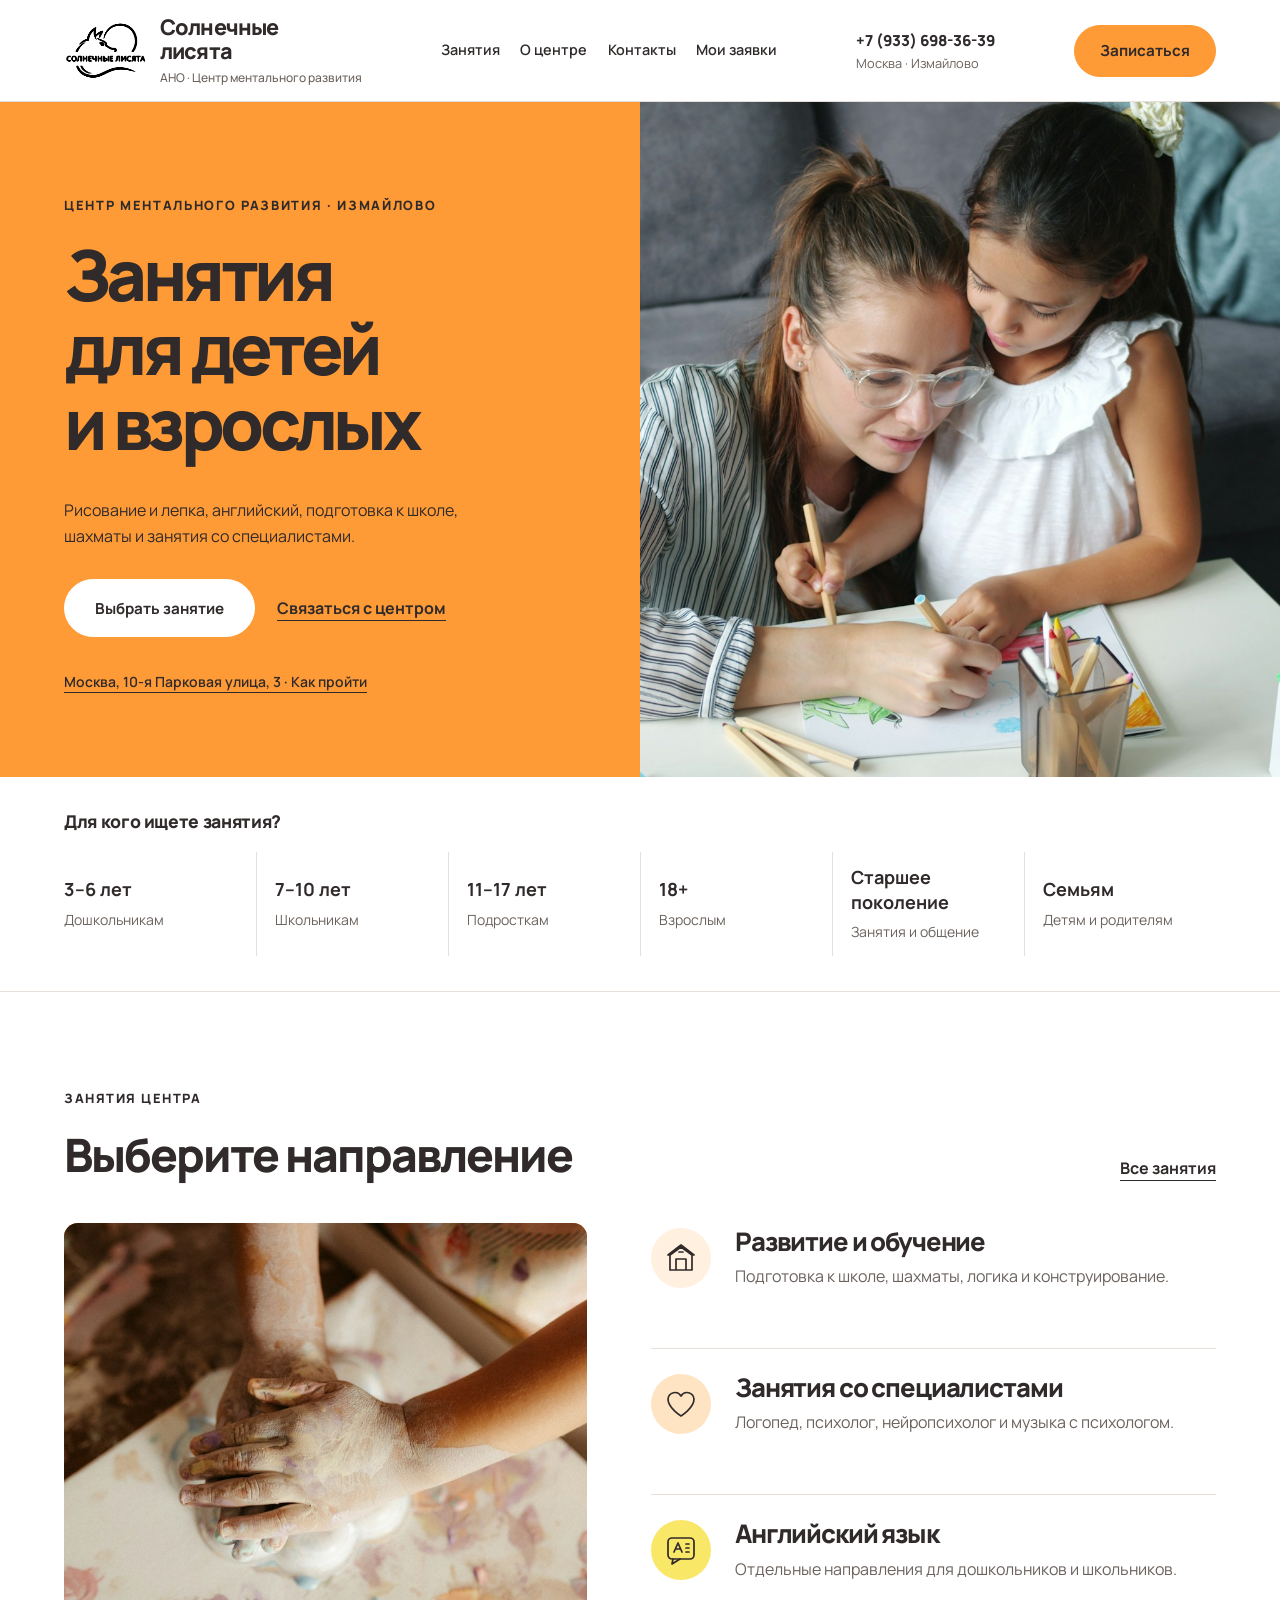
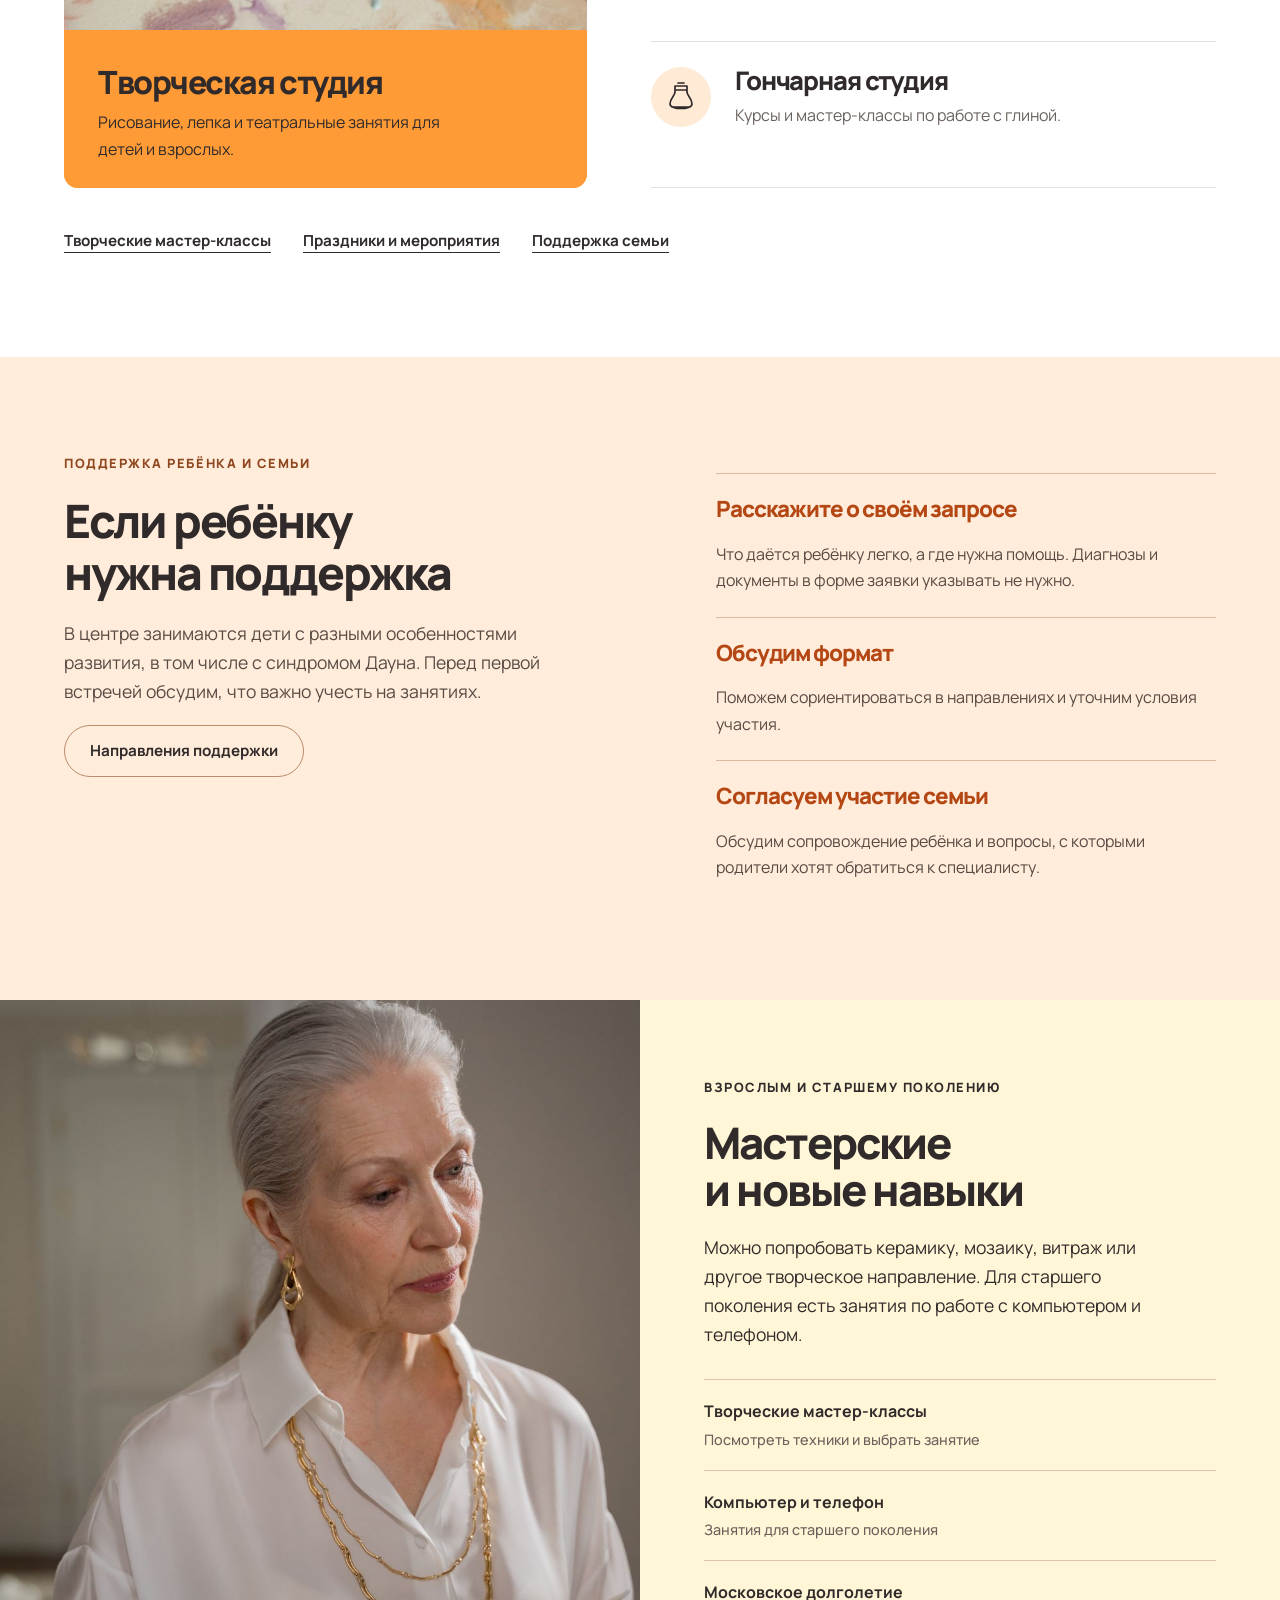
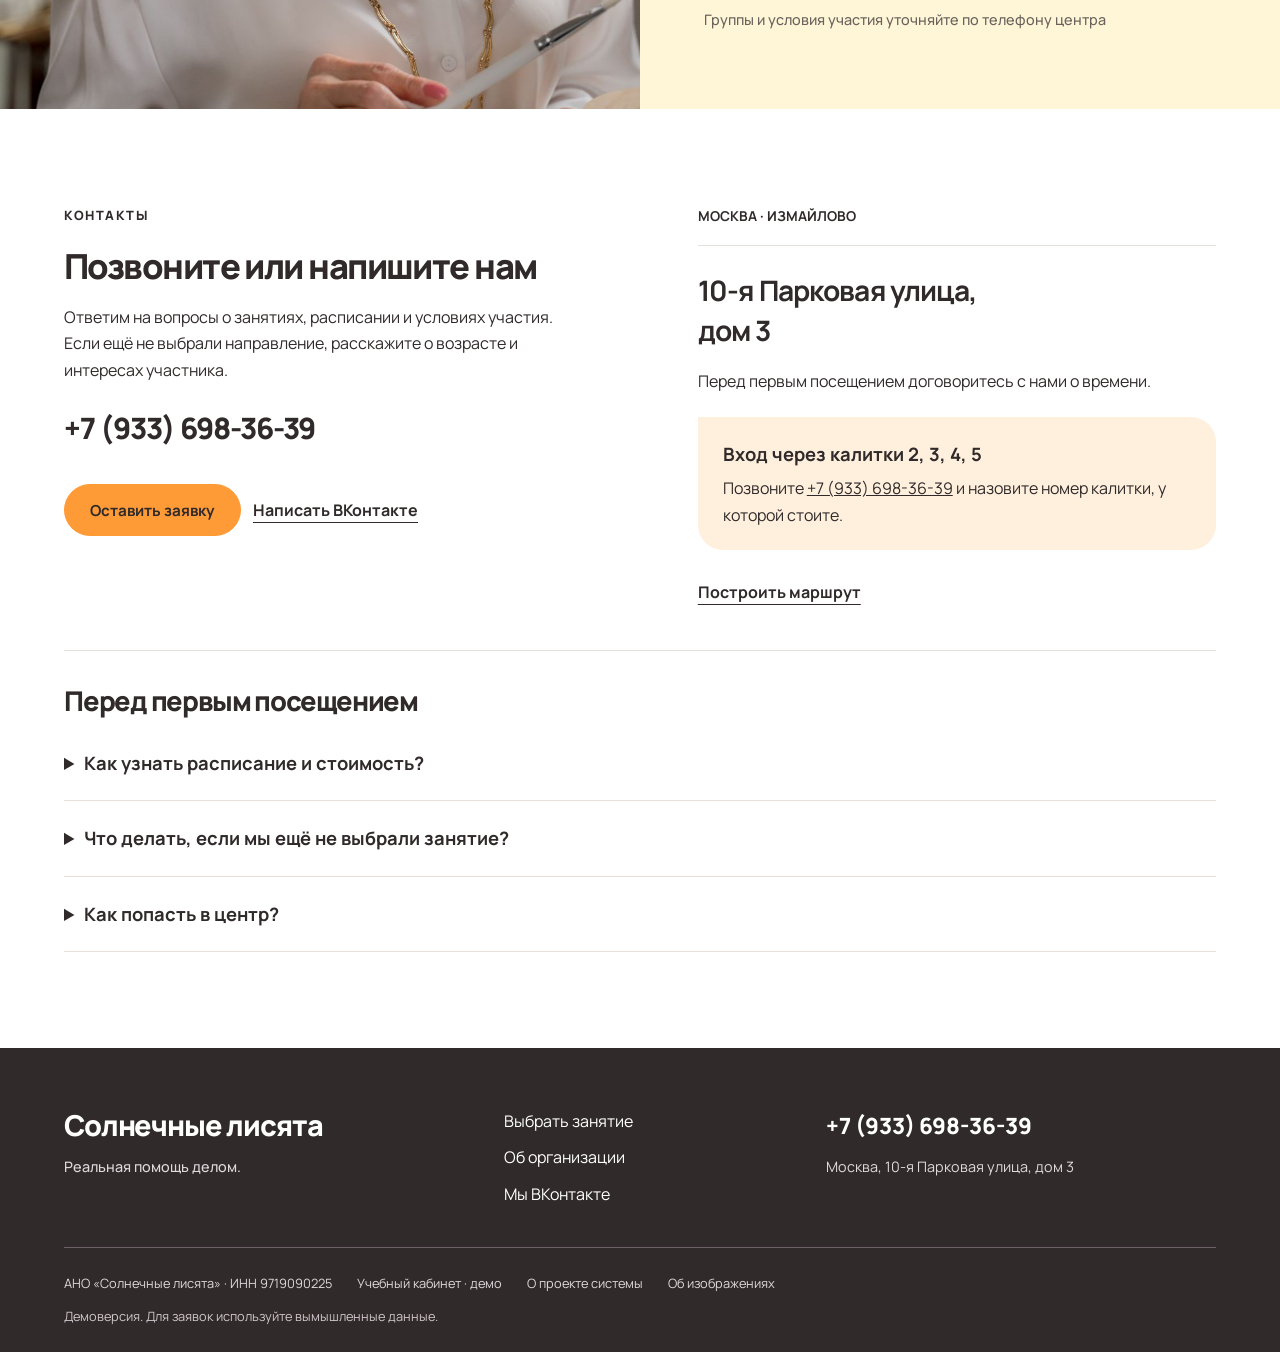
==== commit 2c83f106: "Make public centre site easier to browse, search and apply" ====
--- a/center/index.html
+++ b/center/index.html
@@ -8,29 +8,31 @@
   <title>АНО «Солнечные лисята» — разные значит вместе</title>
   <link rel="icon" href="favicon.svg" type="image/svg+xml">
   <link rel="preload" href="../assets/family/together.jpg" as="image" fetchpriority="high">
-  <link rel="stylesheet" href="site.css?v=orange1">
+  <link rel="stylesheet" href="site.css?v=usability1">
   <script defer src="../education/catalog.js?v=13"></script>
   <script defer src="../education/organization.js?v=12"></script>
   <script defer src="../education/workspace-core.js?v=8"></script>
   <script defer src="../education/admission-core.js?v=9"></script>
   <script defer src="../education/homework-core.js?v=1"></script>
   <script defer src="store.js?v=1"></script>
-  <script defer src="site.js?v=orange1"></script>
+  <script defer src="catalog-core.js?v=usability1"></script>
+  <script defer src="site.js?v=usability1"></script>
 </head>
 <body>
   <a class="skip" href="#main">Перейти к содержанию</a>
   <header class="header">
     <a class="brand" href="#home" aria-label="АНО Солнечные лисята — главная"><span class="brand-mark"><img src="../assets/solnechnye-lisyata-logo.png" alt="" width="1432" height="1098"></span><span>Солнечные<br>лисята<small>АНО · Центр ментального развития</small></span></a>
     <button class="menu-toggle" id="menu-toggle" type="button" aria-expanded="false" aria-controls="site-nav">Меню <span aria-hidden="true"></span></button>
-    <nav id="site-nav" aria-label="Основная навигация"><a href="#directions">Занятия</a><a href="#about">Наш центр</a><a href="#contacts">Как нас найти</a><a href="#requests">Мои заявки</a></nav>
+    <nav id="site-nav" aria-label="Основная навигация"><a href="#directions">Занятия</a><a href="#about">О центре</a><a href="#contacts">Контакты</a><a href="#requests">Мои заявки</a></nav>
     <div class="header-contact"><a href="tel:+79336983639">+7 (933) 698-36-39</a><span>Москва · Измайлово</span></div>
-    <a class="button warm header-apply" href="#apply">Хочу на занятия</a>
+    <a class="button warm header-apply" href="#apply">Записаться</a>
   </header>
   <main id="main" tabindex="-1"></main>
   <footer class="footer">
     <div class="footer-inner"><a class="footer-brand" href="#home">Солнечные лисята<span>Реальная помощь делом.</span></a><div class="footer-links"><a href="#directions">Выбрать занятие</a><a href="#about">Об организации</a><a href="https://vk.ru/club239727985" target="_blank" rel="noopener noreferrer">Мы ВКонтакте</a></div><div><a class="footer-phone" href="tel:+79336983639">+7 (933) 698-36-39</a><p>Москва, 10-я Парковая улица, дом 3</p></div></div>
-    <div class="footer-bottom"><span>АНО «Солнечные лисята» · ИНН 9719090225</span><a href="../education/?v=showcase1#student">Учебный кабинет · демо</a><a href="../education/?v=showcase1#coordinator">Координатор · демо</a><a href="../client.html#data-center">О проекте системы</a><a href="#photos">Об изображениях</a><span>Демоверсия. Для заявок используйте вымышленные данные.</span></div>
+    <div class="footer-bottom"><span>АНО «Солнечные лисята» · ИНН 9719090225</span><a href="../education/?v=showcase1#student">Учебный кабинет · демо</a><a href="../client.html#data-center">О проекте системы</a><a href="#photos">Об изображениях</a><span>Демоверсия. Для заявок используйте вымышленные данные.</span></div>
   </footer>
+  <nav class="mobile-contact" aria-label="Быстрая связь"><a href="tel:+79336983639">Позвонить</a><a class="primary" href="#apply">Записаться</a></nav>
   <noscript><p class="notice">Для каталога и учебной формы включите JavaScript. Связаться с центром можно по телефону +7 (933) 698-36-39.</p></noscript>
 </body>
 </html>
--- a/center/site.css
+++ b/center/site.css
@@ -2,20 +2,49 @@
 @font-face{font-family:Manrope;src:url('../assets/family/manrope-latin.woff2') format('woff2');font-style:normal;font-weight:400 800;font-display:swap;unicode-range:U+0000-00FF,U+0131,U+0152-0153,U+02BB-02BC,U+02C6,U+02DA,U+02DC,U+0304,U+0308,U+0329,U+2000-206F,U+20AC,U+2122,U+2191,U+2193,U+2212,U+2215,U+FEFF,U+FFFD}
 :root{font:16px/1.65 Manrope,'Segoe UI',Arial,sans-serif;color:#302a2a;background:#fff;--accent:#ff9b36;--deep:#302a2a;--orange:#ff9b36;--yellow:#f9e768;--soft:#fff0e0;--line:#e7dfd9;--muted:#6b625d;--gutter:clamp(24px,5vw,110px)}
 *{box-sizing:border-box}body{margin:0}a{color:inherit}button,input,select,textarea{font:inherit}button,a{-webkit-tap-highlight-color:transparent}button{cursor:pointer}button:disabled{cursor:wait;opacity:.6}img{max-width:100%;display:block}p{margin:0 0 1.15rem}h1,h2,h3{font-weight:800;line-height:1.1;letter-spacing:-.045em;margin:0 0 1.2rem}h1{font-size:clamp(2.6rem,5.6vw,6rem)}h2{font-size:clamp(2rem,3.6vw,4rem)}h3{font-size:1.4rem}main:focus{outline:none}main{min-height:60vh}a,button,input,select,textarea,summary{touch-action:manipulation}:focus-visible{outline:3px solid #c44a08;outline-offset:5px}.skip{position:fixed;left:1rem;top:-100px;z-index:100;background:white;padding:12px 20px}.skip:focus{top:1rem}
-.header{display:flex;align-items:center;justify-content:space-between;gap:clamp(16px,2vw,40px);padding:15px var(--gutter);background:white;color:var(--deep);position:relative;z-index:10}.brand{display:flex;align-items:center;gap:12px;text-decoration:none;flex-shrink:0;font-weight:800;font-size:1.35rem;line-height:1.1;letter-spacing:-.04em}.brand-mark{position:relative;display:block;width:84px;height:68px;overflow:hidden;flex-shrink:0}.brand-mark img{position:absolute;width:160px;max-width:none;height:auto;left:50%;top:50%;transform:translate(-47%,-43%);filter:grayscale(1) contrast(3) invert(1);mix-blend-mode:multiply}.brand small{display:block;font-size:.75rem;line-height:1.4;letter-spacing:0;font-weight:500;margin-top:7px;color:#6b625d}.header nav{display:flex;gap:clamp(14px,1.6vw,30px);align-items:center}.header nav a{text-decoration:none;font-size:.9rem;font-weight:600;white-space:nowrap;padding:8px 0;border-bottom:2px solid transparent}.header nav a:hover,.header nav a[aria-current=page]{border-color:var(--orange)}.header-contact{font-size:.95rem;white-space:nowrap}.header-contact>a{font-weight:800;text-decoration:none}.header-contact>span{display:block;font-size:.8rem;color:#6b625d}.menu-toggle{display:none}.button,button{display:inline-flex;align-items:center;justify-content:center;min-height:52px;padding:14px 25px;background:transparent;color:var(--deep);border:1px solid var(--accent);border-radius:100px;text-decoration:none;font-weight:700;line-height:1.4;font-size:.95rem;transition:background .18s,transform .18s}.button:hover,button:hover{background:#fff0e0;transform:translateY(-2px)}.button.primary,button.primary{background:var(--accent);color:var(--deep);border-color:var(--accent)}.button.primary:hover,button.primary:hover{background:#ffb563}.button.warm{background:var(--orange);color:var(--deep);border-color:var(--orange)}.button.warm:hover{background:#ffb45b}.button.light{background:white;color:var(--deep);border-color:white}.button.line-light{border-color:#ba8c6d;color:var(--deep)}.button.line-light:hover{background:#ffdbb8}.text-link{font-weight:700;text-underline-offset:6px;text-decoration-thickness:1px}.actions{display:flex;flex-wrap:wrap;gap:12px;align-items:center;margin-top:1.8rem}.eyebrow{display:block;font-size:.8rem;letter-spacing:.12em;text-transform:uppercase;font-weight:800;margin-bottom:1.3rem}.muted,small{color:var(--muted)}.section{padding:clamp(65px,7.5vw,130px) var(--gutter)}.section-head{display:flex;justify-content:space-between;gap:28px;align-items:flex-end;margin-bottom:42px}.section-head h2{margin-bottom:0}.section-head p{max-width:380px;font-size:1.1rem;margin-bottom:0}
+.header{display:flex;align-items:center;justify-content:space-between;gap:clamp(16px,2vw,40px);padding:15px var(--gutter);background:white;color:var(--deep);position:sticky;top:0;z-index:20;border-bottom:1px solid var(--line)}.brand{display:flex;align-items:center;gap:12px;text-decoration:none;flex-shrink:0;font-weight:800;font-size:1.35rem;line-height:1.1;letter-spacing:-.04em}.brand-mark{position:relative;display:block;width:84px;height:68px;overflow:hidden;flex-shrink:0}.brand-mark img{position:absolute;width:160px;max-width:none;height:auto;left:50%;top:50%;transform:translate(-47%,-43%);filter:grayscale(1) contrast(3) invert(1);mix-blend-mode:multiply}.brand small{display:block;font-size:.75rem;line-height:1.4;letter-spacing:0;font-weight:500;margin-top:7px;color:#6b625d}.header nav{display:flex;gap:clamp(14px,1.6vw,30px);align-items:center}.header nav a{text-decoration:none;font-size:.9rem;font-weight:600;white-space:nowrap;padding:8px 0;border-bottom:2px solid transparent}.header nav a:hover,.header nav a[aria-current=page]{border-color:var(--orange)}.header-contact{font-size:.95rem;white-space:nowrap}.header-contact>a{font-weight:800;text-decoration:none}.header-contact>span{display:block;font-size:.8rem;color:#6b625d}.menu-toggle{display:none}.button,button{display:inline-flex;align-items:center;justify-content:center;min-height:52px;padding:14px 25px;background:transparent;color:var(--deep);border:1px solid var(--accent);border-radius:100px;text-decoration:none;font-weight:700;line-height:1.4;font-size:.95rem;transition:background .18s,transform .18s}.button:hover,button:hover{background:#fff0e0;transform:translateY(-2px)}.button.primary,button.primary{background:var(--accent);color:var(--deep);border-color:var(--accent)}.button.primary:hover,button.primary:hover{background:#ffb563}.button.warm{background:var(--orange);color:var(--deep);border-color:var(--orange)}.button.warm:hover{background:#ffb45b}.button.light{background:white;color:var(--deep);border-color:white}.button.line-light{border-color:#ba8c6d;color:var(--deep)}.button.line-light:hover{background:#ffdbb8}.text-link{font-weight:700;text-underline-offset:6px;text-decoration-thickness:1px}.actions{display:flex;flex-wrap:wrap;gap:12px;align-items:center;margin-top:1.8rem}.eyebrow{display:block;font-size:.8rem;letter-spacing:.12em;text-transform:uppercase;font-weight:800;margin-bottom:1.3rem}.muted,small{color:var(--muted)}.section{padding:clamp(65px,7.5vw,130px) var(--gutter)}.section-head{display:flex;justify-content:space-between;gap:28px;align-items:flex-end;margin-bottom:42px}.section-head h2{margin-bottom:0}.section-head p{max-width:380px;font-size:1.1rem;margin-bottom:0}
 /* A full-width family story, with photography carrying half of the first screen. */
-.hero{display:grid;grid-template-columns:1fr 1fr;min-height:calc(100svh - 104px);background:var(--orange);position:relative}.hero-copy{padding:clamp(48px,5vw,100px) clamp(24px,4.5vw,94px) 55px var(--gutter);display:flex;align-items:flex-start;justify-content:center;flex-direction:column;position:relative;z-index:1}.hero .eyebrow{font-size:.8rem;letter-spacing:.13em}.hero h1{font-size:clamp(4.1rem,7.2vw,8.3rem);line-height:.98;letter-spacing:-.065em;margin:0 0 28px}.hero h1 em{font-style:normal;position:relative;display:inline-block}.hero h1 em:after{content:'';position:absolute;bottom:-8px;left:0;width:100%;height:7px;border-bottom:4px solid var(--deep);border-radius:50%;transform:rotate(-3deg)}.hero-copy>p{max-width:440px;font-size:clamp(1rem,1.25vw,1.22rem);line-height:1.65;margin:8px 0 0}.hero .actions{gap:22px;margin-top:30px}.hero .button{min-height:58px;padding-inline:30px}.hero .button.primary{background:white;border-color:white;color:var(--deep)}.hero .button.primary:hover{background:#fff0e0}.hero-location{margin-top:34px;font-size:.82rem;font-weight:600}.hero-photo{position:relative;min-width:0;min-height:600px}.hero-photo>img{width:100%;height:100%;position:absolute;inset:0;object-fit:cover;object-position:59% center}.hero-caption{position:absolute;bottom:34px;right:30px;background:var(--yellow);padding:18px 26px;border-radius:50%;font-size:1.05rem;line-height:1.35;font-weight:800;transform:rotate(-7deg);text-align:center}.sun-seal{position:absolute;z-index:2;width:115px;height:115px;top:30px;left:-58px;color:var(--yellow);filter:drop-shadow(0 2px 0 rgba(48,42,42,.1))}.sun-seal svg{width:100%;height:100%}.hero-bottom{background:var(--accent);color:var(--deep);border-top:1px solid #e98125;display:flex;align-items:center;justify-content:space-around;gap:25px;padding:23px var(--gutter);font-size:clamp(1.2rem,2vw,2rem);font-weight:700;overflow:hidden}.hero-bottom svg{width:30px;height:30px;flex-shrink:0}.hero-bottom span{white-space:nowrap}
+.hero{display:grid;grid-template-columns:1fr 1fr;min-height:clamp(560px,75svh,850px);background:var(--orange);position:relative}.hero-copy{padding:clamp(48px,5vw,100px) clamp(24px,4.5vw,94px) 55px var(--gutter);display:flex;align-items:flex-start;justify-content:center;flex-direction:column;position:relative;z-index:1}.hero .eyebrow{font-size:.8rem;letter-spacing:.13em}.hero h1{font-size:clamp(3.3rem,5.5vw,6.3rem);line-height:1.06;letter-spacing:-.065em;margin:0 0 28px}.hero h1 em{font-style:normal;position:relative;display:inline-block}.hero h1 em:after{content:'';position:absolute;bottom:-8px;left:0;width:100%;height:7px;border-bottom:4px solid var(--deep);border-radius:50%;transform:rotate(-3deg)}.hero-copy>p{max-width:440px;font-size:clamp(1rem,1.25vw,1.22rem);line-height:1.65;margin:8px 0 0}.hero .actions{gap:22px;margin-top:30px}.hero .button{min-height:58px;padding-inline:30px}.hero .button.primary{background:white;border-color:white;color:var(--deep)}.hero .button.primary:hover{background:#fff0e0}.hero-location{margin-top:34px;font-size:.875rem;font-weight:600}.hero-photo{position:relative;min-width:0;min-height:600px}.hero-photo>img{width:100%;height:100%;position:absolute;inset:0;object-fit:cover;object-position:59% center}.hero-caption{position:absolute;bottom:34px;right:30px;background:var(--yellow);padding:18px 26px;border-radius:50%;font-size:1.05rem;line-height:1.35;font-weight:800;transform:rotate(-7deg);text-align:center}.sun-seal{position:absolute;z-index:2;width:115px;height:115px;top:30px;left:-58px;color:var(--yellow);filter:drop-shadow(0 2px 0 rgba(48,42,42,.1))}.sun-seal svg{width:100%;height:100%}.hero-bottom{background:var(--accent);color:var(--deep);border-top:1px solid #e98125;display:flex;align-items:center;justify-content:space-around;gap:25px;padding:23px var(--gutter);font-size:clamp(1.2rem,2vw,2rem);font-weight:700;overflow:hidden}.hero-bottom svg{width:30px;height:30px;flex-shrink:0}.hero-bottom span{white-space:nowrap}
 /* Varied activity layouts instead of a wall of repeated marketing cards. */
-.discover{background:#fff}.discover-grid{display:grid;grid-template-columns:1fr 1.08fr;gap:clamp(28px,5vw,90px)}.art-feature{position:relative;min-height:565px;background:var(--accent);color:var(--deep);overflow:hidden;border-radius:160px 160px 18px 18px;text-decoration:none}.art-feature img{width:100%;height:72%;object-fit:cover;position:absolute;top:0}.art-feature-copy{position:absolute;bottom:0;left:0;right:0;background:var(--accent);padding:26px 34px}.art-feature h3{font-size:2rem;margin:0 0 9px}.art-feature p{margin:0;color:var(--deep);max-width:360px}.art-feature .feature-tag{position:absolute;top:30px;right:22px;transform:rotate(8deg);background:var(--yellow);color:var(--deep);padding:8px 17px;border-radius:100px;font-size:.85rem;font-weight:700}.art-feature:hover img{transform:scale(1.025)}.art-feature img{transition:transform .3s}.direction-list{display:flex;flex-direction:column}.direction-item{display:grid;grid-template-columns:64px 1fr;align-items:start;gap:20px;padding:25px 0;border-bottom:1px solid var(--line);text-decoration:none;flex:1}.direction-item:first-child{padding-top:5px}.direction-item h3{font-size:clamp(1.35rem,2vw,1.8rem);margin:0 0 7px}.direction-item p{margin:0;color:var(--muted)}.direction-item:hover h3{text-decoration:underline;text-underline-offset:6px}.direction-symbol{width:60px;height:60px;display:grid;place-items:center;border-radius:50%;background:var(--soft)}.direction-symbol svg{width:32px;height:32px}.direction-item:nth-child(2) .direction-symbol{background:#ffe4c4}.direction-item:nth-child(3) .direction-symbol{background:var(--yellow)}.direction-item:nth-child(4) .direction-symbol{background:#ffead5}.more-directions{display:flex;gap:12px;flex-wrap:wrap;margin-top:32px}.more-directions a{padding:8px 0;margin-right:20px;font-weight:700;text-underline-offset:6px;font-size:.95rem}
-.together-section{background:#ffecda;color:var(--deep);display:grid;grid-template-columns:1.15fr 1fr;gap:clamp(35px,6vw,100px);position:relative;overflow:hidden}.together-section h2{font-size:clamp(2.7rem,4.9vw,5.5rem);line-height:1.04}.together-section h2 span{color:#b44713}.together-section .eyebrow{color:#8f471f}.together-copy>p{max-width:500px;color:#574b44;font-size:1.1rem}.support-list{padding-top:20px}.support-list article{border-top:1px solid #dbb89e;padding:23px 0}.support-list h3{color:#b44713;font-size:1.4rem}.support-list p{margin:0;max-width:500px;color:#574b44}.family-section{display:grid;grid-template-columns:1fr 1fr;padding:0;background:#fff6d7}.family-photo{min-height:600px;position:relative}.family-photo img{width:100%;height:100%;position:absolute;object-fit:cover;object-position:50% 35%}.family-copy{padding:clamp(50px,6vw,110px) var(--gutter) clamp(50px,6vw,110px) clamp(30px,5vw,85px)}.family-copy h2{font-size:clamp(2.7rem,4.1vw,4.6rem)}.family-copy>p{font-size:1.1rem;max-width:480px}.family-options{margin-top:30px;display:grid;gap:18px}.family-options a{font-weight:700;text-decoration:none;border-top:1px solid #dcc5ab;padding-top:18px}.family-options small{display:block;font-weight:500;margin-top:3px;font-size:.9rem}.first-step{background:var(--yellow);display:grid;grid-template-columns:1fr 1.1fr;gap:60px;align-items:start}.first-step h2{font-size:clamp(2.6rem,4.4vw,4.8rem)}.first-step p{max-width:420px}.first-step-list{list-style:none;margin:0;padding:0}.first-step-list li{padding:22px 0;border-bottom:1px solid #bdba66}.first-step-list li:first-child{padding-top:0}.first-step-list h3{font-size:1.4rem;margin-bottom:8px}.first-step-list p{max-width:none;margin:0}
-.contact-panel{display:grid;grid-template-columns:1.05fr 1fr;gap:clamp(35px,7vw,120px)}.contact-card h2{font-size:clamp(2.2rem,3.4vw,3.6rem)}.contact-card>p{max-width:500px}.phone{font-size:clamp(1.35rem,2.3vw,2.5rem);font-weight:800;text-decoration:none;line-height:1.3;display:inline-block;letter-spacing:-.035em}.contact-card .phone{margin:8px 0}.address-large{font-size:clamp(1.5rem,2.2vw,2.3rem);font-weight:700;letter-spacing:-.03em;line-height:1.4}.entry-note{background:#fff0de;padding:22px 25px;border-radius:0 25px 25px 25px;margin-top:22px}.entry-note strong{display:block;font-size:1.15rem;margin-bottom:6px}.entry-note p{margin:0}.map-label{display:block;padding-bottom:18px;border-bottom:1px solid var(--line);font-size:.85rem;font-weight:700;margin-bottom:25px}
+.discover{background:#fff}.discover-grid{display:grid;grid-template-columns:1fr 1.08fr;gap:clamp(28px,5vw,90px)}.art-feature{position:relative;min-height:565px;background:var(--accent);color:var(--deep);overflow:hidden;border-radius:14px;text-decoration:none}.art-feature img{width:100%;height:72%;object-fit:cover;position:absolute;top:0}.art-feature-copy{position:absolute;bottom:0;left:0;right:0;background:var(--accent);padding:26px 34px}.art-feature h3{font-size:2rem;margin:0 0 9px}.art-feature p{margin:0;color:var(--deep);max-width:360px}.art-feature .feature-tag{position:absolute;top:30px;right:22px;transform:rotate(8deg);background:var(--yellow);color:var(--deep);padding:8px 17px;border-radius:100px;font-size:.85rem;font-weight:700}.art-feature:hover img{transform:scale(1.025)}.art-feature img{transition:transform .3s}.direction-list{display:flex;flex-direction:column}.direction-item{display:grid;grid-template-columns:64px 1fr;align-items:start;gap:20px;padding:25px 0;border-bottom:1px solid var(--line);text-decoration:none;flex:1}.direction-item:first-child{padding-top:5px}.direction-item h3{font-size:clamp(1.35rem,2vw,1.8rem);margin:0 0 7px}.direction-item p{margin:0;color:var(--muted)}.direction-item:hover h3{text-decoration:underline;text-underline-offset:6px}.direction-symbol{width:60px;height:60px;display:grid;place-items:center;border-radius:50%;background:var(--soft)}.direction-symbol svg{width:32px;height:32px}.direction-item:nth-child(2) .direction-symbol{background:#ffe4c4}.direction-item:nth-child(3) .direction-symbol{background:var(--yellow)}.direction-item:nth-child(4) .direction-symbol{background:#ffead5}.more-directions{display:flex;gap:12px;flex-wrap:wrap;margin-top:32px}.more-directions a{padding:8px 0;margin-right:20px;font-weight:700;text-underline-offset:6px;font-size:.95rem}
+.together-section{background:#ffecda;color:var(--deep);display:grid;grid-template-columns:1.15fr 1fr;gap:clamp(35px,6vw,100px);position:relative;overflow:hidden}.together-section h2{font-size:clamp(2.2rem,3.6vw,3.8rem);line-height:1.14}.together-section h2 span{color:#b44713}.together-section .eyebrow{color:#8f471f}.together-copy>p{max-width:500px;color:#574b44;font-size:1.1rem}.support-list{padding-top:20px}.support-list article{border-top:1px solid #dbb89e;padding:23px 0}.support-list h3{color:#b44713;font-size:1.4rem}.support-list p{margin:0;max-width:500px;color:#574b44}.family-section{display:grid;grid-template-columns:1fr 1fr;padding:0;background:#fff6d7}.family-photo{min-height:600px;position:relative}.family-photo img{width:100%;height:100%;position:absolute;object-fit:cover;object-position:50% 35%}.family-copy{padding:clamp(50px,6vw,110px) var(--gutter) clamp(50px,6vw,110px) clamp(30px,5vw,85px)}.family-copy h2{font-size:clamp(2.3rem,3.4vw,3.7rem)}.family-copy>p{font-size:1.1rem;max-width:480px}.family-options{margin-top:30px;display:grid;gap:18px}.family-options a{font-weight:700;text-decoration:none;border-top:1px solid #dcc5ab;padding-top:18px}.family-options small{display:block;font-weight:500;margin-top:3px;font-size:.9rem}.first-step{background:var(--yellow);display:grid;grid-template-columns:1fr 1.1fr;gap:60px;align-items:start}.first-step h2{font-size:clamp(2.6rem,4.4vw,4.8rem)}.first-step p{max-width:420px}.first-step-list{list-style:none;margin:0;padding:0}.first-step-list li{padding:22px 0;border-bottom:1px solid #bdba66}.first-step-list li:first-child{padding-top:0}.first-step-list h3{font-size:1.4rem;margin-bottom:8px}.first-step-list p{max-width:none;margin:0}
+.contact-panel{display:grid;grid-template-columns:1.05fr 1fr;gap:clamp(35px,7vw,120px)}.contact-card h2{font-size:clamp(2rem,2.7vw,2.9rem)}.contact-card>p{max-width:500px}.phone{font-size:clamp(1.35rem,2.3vw,2.5rem);font-weight:800;text-decoration:none;line-height:1.3;display:inline-block;letter-spacing:-.035em}.contact-card .phone{margin:8px 0}.address-large{font-size:clamp(1.5rem,2.2vw,2.3rem);font-weight:700;letter-spacing:-.03em;line-height:1.4}.entry-note{background:#fff0de;padding:22px 25px;border-radius:0 25px 25px 25px;margin-top:22px}.entry-note strong{display:block;font-size:1.15rem;margin-bottom:6px}.entry-note p{margin:0}.map-label{display:block;padding-bottom:18px;border-bottom:1px solid var(--line);font-size:.85rem;font-weight:700;margin-bottom:25px}
 /* Interior pages share the same typography, colours and calm controls. */
-.interior{padding:55px var(--gutter) 90px;background:#fafafa}.back-home{display:inline-block;font-size:.85rem;text-underline-offset:5px;margin-bottom:30px}.page-head{max-width:1050px;margin:0 0 45px}.page-head h1{font-size:clamp(2.6rem,5vw,5rem);max-width:1050px}.page-head>p{font-size:1.1rem;max-width:740px}.catalog-controls{display:flex;flex-wrap:wrap;gap:10px;margin-bottom:35px}.catalog-controls a{text-decoration:none;font-weight:600;line-height:1.4;font-size:.9rem;padding:11px 19px;border:1px solid #d5c8be;border-radius:100px;background:white}.catalog-controls a.selected,.catalog-controls a:hover{background:var(--accent);color:var(--deep);border-color:var(--accent)}.cards{display:grid;grid-template-columns:repeat(3,minmax(0,1fr));gap:20px}.card{background:white;border-radius:4px 32px 4px 4px;border:1px solid var(--line);padding:30px;display:flex;flex-direction:column;align-items:flex-start;min-width:0}.card-head{display:flex;align-items:center;gap:14px;margin-bottom:25px}.card-category{font-size:.78rem;font-weight:700;line-height:1.4;color:var(--muted)}.card h2,.card h3{font-size:1.5rem;line-height:1.2}.card p{color:var(--muted)}.card .card-detail{font-weight:700;text-underline-offset:5px;margin-top:auto;padding-top:15px}.card-mark{display:grid;place-items:center;width:48px;height:48px;border-radius:50%;background:var(--soft);flex-shrink:0}.card-mark svg{width:27px;height:27px}.card[data-category=art] .card-mark,.card[data-category=workshops] .card-mark{background:#ffe3bd}.card[data-category=specialists] .card-mark{background:#f8ec96}.card[data-category=english] .card-mark{background:#ffead5}.pill{display:inline-block;background:#fff0e0;border-radius:100px;padding:5px 13px;color:#75421e;font-size:.85rem;line-height:1.5}.tags{display:flex;gap:8px;flex-wrap:wrap;margin:25px 0}.program-layout,.form-layout{display:grid;grid-template-columns:minmax(0,1.4fr) minmax(280px,1fr);gap:28px;align-items:start}.panel{padding:clamp(24px,3vw,45px);border:1px solid var(--line);border-radius:6px 35px 6px 6px;background:white;margin-bottom:25px}.panel>h2{font-size:clamp(1.5rem,2.5vw,2.3rem)}.panel>:last-child{margin-bottom:0}.panel li{padding-bottom:9px}.panel details{margin-top:25px}.panel summary{cursor:pointer;font-weight:700}.panel details p{margin:18px 0 0}.program-visual{height:260px;width:100%;object-fit:cover;margin-bottom:35px;border-radius:5px 60px 5px 5px}.program-layout aside{background:var(--yellow);border-color:var(--yellow)}.form-layout aside .panel:first-child{background:var(--soft)}.form-layout .phone{font-size:clamp(1.2rem,2vw,1.8rem)}label{display:block;font-weight:700;margin-bottom:22px;font-size:.95rem}input,select,textarea{font:inherit;display:block;width:100%;min-height:52px;margin-top:8px;padding:13px 15px;color:var(--deep);border:1px solid #c9bfb9;border-radius:9px;background:#fff;font-weight:400}select{appearance:none;padding-right:42px;background-image:url("data:image/svg+xml,%3Csvg xmlns='http://www.w3.org/2000/svg' width='18' height='18' viewBox='0 0 18 18' fill='none' stroke='%23302a2a' stroke-width='1.6'%3E%3Cpath d='m4 7 5 5 5-5'/%3E%3C/svg%3E");background-repeat:no-repeat;background-position:right 15px center}textarea{resize:vertical}.check{display:flex;gap:12px;font-weight:400;align-items:flex-start}.check input{width:22px;height:22px;min-height:22px;margin-top:3px;flex-shrink:0;accent-color:var(--accent)}.form-note{border-left:4px solid var(--orange);padding:14px 18px;background:#fff2df;margin-bottom:30px}.feedback{color:#963916;font-weight:700;margin-top:20px}.notice{padding:20px;background:var(--soft);border-radius:10px}.status-card{max-width:1000px}.history{list-style:none;padding:0}.history li{border-top:1px solid var(--line);padding:20px 0}.history small{display:block}.org-data div{display:grid;grid-template-columns:140px 1fr;gap:20px;margin-bottom:12px}.org-data dt{color:var(--muted)}.org-data dd{margin:0;overflow-wrap:anywhere}.about-story{display:grid;grid-template-columns:1fr 1fr;gap:45px;align-items:center;margin-bottom:60px}.about-story img{width:100%;height:500px;object-fit:cover;border-radius:130px 8px 8px 8px}.about-story h2{font-size:clamp(2rem,3vw,3.2rem)}.faq{margin-top:45px;border-top:1px solid var(--line)}.faq details{border-bottom:1px solid var(--line);padding:22px 0}.faq summary{font-size:1.15rem;cursor:pointer;font-weight:700}.faq p{max-width:750px;margin-top:15px;margin-bottom:0}.credits-list li{margin-bottom:18px}.credits-list a{text-underline-offset:4px}
+.interior{padding:55px var(--gutter) 90px;background:#fafafa}.back-home{display:inline-block;font-size:.875rem;text-underline-offset:5px;margin-bottom:30px}.page-head{max-width:1050px;margin:0 0 45px}.page-head h1{font-size:clamp(2.6rem,5vw,5rem);max-width:1050px}.page-head>p{font-size:1.1rem;max-width:740px}.catalog-controls{display:flex;flex-wrap:wrap;gap:10px;margin-bottom:35px}.catalog-controls a{text-decoration:none;font-weight:600;line-height:1.4;font-size:.9rem;padding:11px 19px;border:1px solid #d5c8be;border-radius:100px;background:white}.catalog-controls a.selected,.catalog-controls a:hover{background:var(--accent);color:var(--deep);border-color:var(--accent)}.cards{display:grid;grid-template-columns:repeat(3,minmax(0,1fr));gap:20px}.card{background:white;border-radius:12px;border:1px solid var(--line);padding:30px;display:flex;flex-direction:column;align-items:flex-start;min-width:0}.card-head{display:flex;align-items:center;gap:14px;margin-bottom:25px}.card-category{font-size:.78rem;font-weight:700;line-height:1.4;color:var(--muted)}.card h2,.card h3{font-size:1.5rem;line-height:1.2}.card p{color:var(--muted)}.card .card-detail{font-weight:700;text-underline-offset:5px;margin-top:auto;padding-top:15px}.card-mark{display:grid;place-items:center;width:48px;height:48px;border-radius:50%;background:var(--soft);flex-shrink:0}.card-mark svg{width:27px;height:27px}.card[data-category=art] .card-mark,.card[data-category=workshops] .card-mark{background:#ffe3bd}.card[data-category=specialists] .card-mark{background:#f8ec96}.card[data-category=english] .card-mark{background:#ffead5}.pill{display:inline-block;background:#fff0e0;border-radius:100px;padding:5px 13px;color:#75421e;font-size:.85rem;line-height:1.5}.tags{display:flex;gap:8px;flex-wrap:wrap;margin:25px 0}.program-layout,.form-layout{display:grid;grid-template-columns:minmax(0,1.4fr) minmax(280px,1fr);gap:28px;align-items:start}.panel{padding:clamp(24px,3vw,45px);border:1px solid var(--line);border-radius:12px;background:white;margin-bottom:25px}.panel>h2{font-size:clamp(1.5rem,2.5vw,2.3rem)}.panel>:last-child{margin-bottom:0}.panel li{padding-bottom:9px}.panel details{margin-top:25px}.panel summary{cursor:pointer;font-weight:700}.panel details p{margin:18px 0 0}.program-visual{height:260px;width:100%;object-fit:cover;margin-bottom:35px;border-radius:5px 60px 5px 5px}.program-layout aside{background:var(--yellow);border-color:var(--yellow)}.form-layout aside .panel:first-child{background:var(--soft)}.form-layout .phone{font-size:clamp(1.2rem,2vw,1.8rem)}label{display:block;font-weight:700;margin-bottom:22px;font-size:.95rem}input,select,textarea{font:inherit;display:block;width:100%;min-height:52px;margin-top:8px;padding:13px 15px;color:var(--deep);border:1px solid #c9bfb9;border-radius:9px;background:#fff;font-weight:400}select{appearance:none;padding-right:42px;background-image:url("data:image/svg+xml,%3Csvg xmlns='http://www.w3.org/2000/svg' width='18' height='18' viewBox='0 0 18 18' fill='none' stroke='%23302a2a' stroke-width='1.6'%3E%3Cpath d='m4 7 5 5 5-5'/%3E%3C/svg%3E");background-repeat:no-repeat;background-position:right 15px center}textarea{resize:vertical}.check{display:flex;gap:12px;font-weight:400;align-items:flex-start}.check input{width:22px;height:22px;min-height:22px;margin-top:3px;flex-shrink:0;accent-color:var(--accent)}.form-note{border-left:4px solid var(--orange);padding:14px 18px;background:#fff2df;margin-bottom:30px}.feedback{color:#963916;font-weight:700;margin-top:20px}.notice{padding:20px;background:var(--soft);border-radius:10px}.status-card{max-width:1000px}.history{list-style:none;padding:0}.history li{border-top:1px solid var(--line);padding:20px 0}.history small{display:block}.org-data div{display:grid;grid-template-columns:140px 1fr;gap:20px;margin-bottom:12px}.org-data dt{color:var(--muted)}.org-data dd{margin:0;overflow-wrap:anywhere}.about-story{display:grid;grid-template-columns:1fr 1fr;gap:45px;align-items:center;margin-bottom:60px}.about-story img{width:100%;height:500px;object-fit:cover;border-radius:14px}.about-story h2{font-size:clamp(2rem,3vw,3.2rem)}.faq{margin-top:45px;border-top:1px solid var(--line)}.faq details{border-bottom:1px solid var(--line);padding:22px 0}.faq summary{font-size:1.15rem;cursor:pointer;font-weight:700}.faq p{max-width:750px;margin-top:15px;margin-bottom:0}.credits-list li{margin-bottom:18px}.credits-list a{text-underline-offset:4px}
 .footer{background:var(--deep);color:white;padding:60px var(--gutter) 25px}.footer a{text-decoration:none}.footer a:hover{text-decoration:underline;text-underline-offset:5px}.footer-inner{display:grid;grid-template-columns:1fr .7fr 1fr;gap:50px}.footer-brand{font-size:1.8rem;font-weight:800;letter-spacing:-.04em;line-height:1.2}.footer-brand span{display:block;font-size:.9rem;font-weight:500;letter-spacing:0;color:#ded9dc;margin-top:15px}.footer-links{display:flex;flex-direction:column;gap:10px}.footer-phone{font-size:1.4rem;font-weight:800}.footer p{font-size:.9rem;color:#ded9dc;margin-top:10px}.footer-bottom{display:flex;flex-wrap:wrap;gap:12px 25px;padding-top:25px;margin-top:40px;border-top:1px solid #6c6166;font-size:.8rem;color:#ded9dc}.footer-bottom>span:last-child{flex-basis:100%;color:#d0c6cc}.footer-bottom a{font-size:.8rem}
 @media(min-width:1800px){.hero-photo>img{object-position:center}.hero-copy{padding-top:85px;padding-bottom:85px}.header{min-height:120px}}
-@media(max-width:1250px){.header{gap:18px}.header-contact{display:none}.header nav{margin-left:auto}.brand{font-size:1.2rem}.header-apply{padding-inline:20px}.hero h1{font-size:clamp(4rem,7.6vw,6rem)}.hero-copy{padding-right:35px}.sun-seal{width:90px;height:90px;left:-45px}.hero-photo{min-height:580px}.cards{grid-template-columns:repeat(2,minmax(0,1fr))}}
-@media(max-width:950px){.header{flex-wrap:wrap;padding-block:12px}.brand{margin-right:auto}.brand-mark{width:65px;height:55px}.brand-mark img{width:125px}.brand small{font-size:.75rem}.menu-toggle{display:flex;border-color:#c9bfb9;color:var(--deep);font-size:.9rem;padding:11px 18px;min-height:45px;gap:10px}.menu-toggle span{width:17px;height:12px;border-block:2px solid currentColor;position:relative}.menu-toggle span:after{content:'';position:absolute;top:3px;left:0;width:100%;border-top:2px solid currentColor}.menu-toggle:hover{background:#ffe3c5}.header nav{display:none;order:5;flex-basis:100%;margin:0;padding:16px 0 7px;flex-wrap:wrap;gap:10px 28px;border-top:1px solid #e7dfd9}.header nav.is-open{display:flex}.header-apply{min-height:45px;font-size:.85rem;padding:12px 20px}.hero{min-height:670px}.hero-photo{min-height:670px}.hero h1{font-size:clamp(3.5rem,7.8vw,5.6rem)}.hero .eyebrow{font-size:.7rem}.hero .actions{gap:15px}.hero .text-link{font-size:.85rem}.hero .button{min-height:52px;padding:14px 22px}.hero-caption{font-size:.9rem;padding:15px 20px;right:20px;bottom:25px}.hero-bottom{font-size:1.15rem;gap:18px}.hero-bottom svg{width:24px;height:24px}.art-feature{min-height:600px;border-radius:110px 110px 12px 12px}.direction-item{gap:15px;grid-template-columns:45px 1fr}.direction-symbol{width:43px;height:43px}.direction-symbol svg{width:25px;height:25px}.direction-item p{font-size:.9rem}.family-photo{min-height:630px}.first-step{gap:30px}.footer-inner{grid-template-columns:1fr 1fr}.footer-inner>div:last-child{grid-column:1/-1}.program-layout,.form-layout{grid-template-columns:minmax(0,1.2fr) minmax(240px,1fr)}.contact-panel{gap:30px}}
-@media(max-width:700px){:root{--gutter:24px}.header{gap:12px}.brand{font-size:1.13rem;gap:8px}.brand-mark{width:58px;height:52px}.brand-mark img{width:112px}.brand small{display:none}.header-apply{display:none}.hero{grid-template-columns:1fr;min-height:auto}.hero-copy{padding:45px var(--gutter) 45px}.hero h1{font-size:clamp(4.1rem,14vw,6rem);line-height:1.01;margin-bottom:22px}.hero h1 br:last-of-type{display:none}.hero h1 em{display:block}.hero-copy>p{max-width:420px;font-size:1rem}.hero .eyebrow{margin-bottom:22px;font-size:.75rem}.hero-location{margin-top:24px;font-size:.8rem}.hero .actions{margin-top:25px;gap:23px}.hero-photo{height:420px;min-height:0}.hero-photo>img{object-position:center 48%}.sun-seal{width:85px;height:85px;top:-43px;left:auto;right:22px}.hero-caption{right:23px;bottom:23px;font-size:1rem}.hero-bottom{justify-content:flex-start;padding:18px var(--gutter);font-size:1rem;gap:20px;flex-wrap:wrap}.hero-bottom svg:last-of-type,.hero-bottom span:last-child{display:none}.hero-bottom svg{width:20px;height:20px}.section{padding:65px var(--gutter)}.section-head{flex-direction:column;align-items:flex-start;gap:20px;margin-bottom:32px}.section-head h2{font-size:2.25rem}.section-head p{font-size:1rem}.discover-grid{grid-template-columns:1fr;gap:35px}.art-feature{min-height:480px;border-radius:100px 100px 8px 8px}.art-feature img{height:75%}.art-feature-copy{padding:25px}.art-feature h3{font-size:1.8rem}.direction-item{grid-template-columns:50px 1fr;padding:23px 0}.direction-symbol{width:48px;height:48px}.direction-item h3{font-size:1.4rem}.direction-item p{font-size:1rem}.more-directions{margin-top:20px;gap:3px 12px}.more-directions a{margin-right:6px;font-size:.85rem}.together-section{grid-template-columns:1fr;gap:30px}.together-section h2{font-size:3.1rem}.support-list{padding-top:0}.together-copy>p{font-size:1rem}.family-section{grid-template-columns:1fr}.family-photo{height:470px;min-height:0}.family-photo img{object-position:50% 30%}.family-copy{padding:55px var(--gutter)}.family-copy h2{font-size:2.9rem}.family-copy>p{font-size:1rem}.first-step{grid-template-columns:1fr;gap:40px}.first-step h2{font-size:3rem}.contact-panel{grid-template-columns:1fr;gap:45px}.contact-card h2{font-size:2.3rem}.phone{font-size:1.75rem}.address-large{font-size:1.7rem}.interior{padding:35px var(--gutter) 65px}.page-head{margin-bottom:30px}.page-head h1{font-size:2.7rem}.page-head>p{font-size:1rem}.cards{grid-template-columns:1fr;gap:16px}.card{padding:27px}.card h2,.card h3{font-size:1.5rem}.card-head{margin-bottom:20px}.catalog-controls{flex-wrap:nowrap;overflow-x:auto;margin-inline:calc(-1 * var(--gutter));padding:4px var(--gutter) 16px;scrollbar-width:thin;max-width:calc(100% + 2 * var(--gutter))}.catalog-controls a{white-space:nowrap;font-size:.85rem;flex-shrink:0}.program-layout,.form-layout{grid-template-columns:1fr;gap:0}.program-visual{height:230px;margin-bottom:25px}.panel{padding:25px}.panel>h2{font-size:1.8rem}.about-story{grid-template-columns:1fr;gap:30px}.about-story img{height:400px;border-radius:90px 5px 5px 5px}.about-story h2{font-size:2.2rem}.org-data div{grid-template-columns:1fr;gap:3px}.footer{padding:45px var(--gutter) 25px}.footer-inner{grid-template-columns:1fr;gap:30px}.footer-inner>div:last-child{grid-column:auto}.footer-brand{font-size:1.9rem}.footer-links{flex-direction:row;flex-wrap:wrap;gap:12px 20px}.footer-bottom{margin-top:28px;font-size:.8rem}.form-layout .phone{font-size:1.6rem}.actions{gap:12px}.actions .button{max-width:100%}}
-@media(max-width:360px){:root{--gutter:19px}.brand small{max-width:132px}.brand-mark{width:48px}.brand-mark img{width:90px}.brand{font-size:1rem}.menu-toggle{padding:10px 13px}.hero h1{font-size:3.6rem}.hero .actions{gap:17px}.hero-bottom{gap:12px}.hero-bottom svg{width:16px}.hero-bottom span{font-size:.85rem}.phone{font-size:1.5rem}.together-section h2{font-size:2.65rem}}
+@media(max-width:1250px){.header{gap:18px}.header-contact{display:none}.header nav{margin-left:auto}.brand{font-size:1.2rem}.header-apply{padding-inline:20px}.hero h1{font-size:clamp(3rem,5.7vw,5.5rem)}.hero-copy{padding-right:35px}.sun-seal{width:90px;height:90px;left:-45px}.hero-photo{min-height:580px}.cards{grid-template-columns:repeat(2,minmax(0,1fr))}}
+@media(max-width:950px){.header{flex-wrap:wrap;padding-block:12px}.brand{margin-right:auto}.brand-mark{width:65px;height:55px}.brand-mark img{width:125px}.brand small{font-size:.75rem}.menu-toggle{display:flex;border-color:#c9bfb9;color:var(--deep);font-size:.9rem;padding:11px 18px;min-height:45px;gap:10px}.menu-toggle span{width:17px;height:12px;border-block:2px solid currentColor;position:relative}.menu-toggle span:after{content:'';position:absolute;top:3px;left:0;width:100%;border-top:2px solid currentColor}.menu-toggle:hover{background:#ffe3c5}.header nav{display:none;order:5;flex-basis:100%;margin:0;padding:16px 0 7px;flex-wrap:wrap;gap:10px 28px;border-top:1px solid #e7dfd9}.header nav.is-open{display:flex}.header-apply{min-height:45px;font-size:.875rem;padding:12px 20px}.hero{min-height:600px}.hero-photo{min-height:600px}.hero h1{font-size:clamp(2.9rem,5.8vw,4.5rem)}.hero .eyebrow{font-size:.7rem}.hero .actions{gap:15px}.hero .text-link{font-size:.875rem}.hero .button{min-height:52px;padding:14px 22px}.hero-caption{font-size:.9rem;padding:15px 20px;right:20px;bottom:25px}.hero-bottom{font-size:1.15rem;gap:18px}.hero-bottom svg{width:24px;height:24px}.art-feature{min-height:600px;border-radius:14px}.direction-item{gap:15px;grid-template-columns:45px 1fr}.direction-symbol{width:43px;height:43px}.direction-symbol svg{width:25px;height:25px}.direction-item p{font-size:.9rem}.family-photo{min-height:630px}.first-step{gap:30px}.footer-inner{grid-template-columns:1fr 1fr}.footer-inner>div:last-child{grid-column:1/-1}.program-layout,.form-layout{grid-template-columns:minmax(0,1.2fr) minmax(240px,1fr)}.contact-panel{gap:30px}}
+@media(max-width:700px){:root{--gutter:24px}.header{gap:12px}.brand{font-size:1.13rem;gap:8px}.brand-mark{width:58px;height:52px}.brand-mark img{width:112px}.brand small{display:none}.header-apply{display:none}.hero{grid-template-columns:1fr;min-height:auto}.hero-copy{padding:45px var(--gutter) 45px}.hero h1{font-size:clamp(2.8rem,11vw,4.3rem);line-height:1.08;margin-bottom:22px}.hero h1 em{display:block}.hero-copy>p{max-width:420px;font-size:1rem}.hero .eyebrow{margin-bottom:22px;font-size:.75rem}.hero-location{margin-top:24px;font-size:.875rem}.hero .actions{margin-top:25px;gap:23px}.hero-photo{height:340px;min-height:0}.hero-photo>img{object-position:center 48%}.sun-seal{width:85px;height:85px;top:-43px;left:auto;right:22px}.hero-caption{right:23px;bottom:23px;font-size:1rem}.hero-bottom{justify-content:flex-start;padding:18px var(--gutter);font-size:1rem;gap:20px;flex-wrap:wrap}.hero-bottom svg:last-of-type,.hero-bottom span:last-child{display:none}.hero-bottom svg{width:20px;height:20px}.section{padding:65px var(--gutter)}.section-head{flex-direction:column;align-items:flex-start;gap:20px;margin-bottom:32px}.section-head h2{font-size:2.25rem}.section-head p{font-size:1rem}.discover-grid{grid-template-columns:1fr;gap:35px}.art-feature{min-height:480px;border-radius:12px}.art-feature img{height:75%}.art-feature-copy{padding:25px}.art-feature h3{font-size:1.8rem}.direction-item{grid-template-columns:50px 1fr;padding:23px 0}.direction-symbol{width:48px;height:48px}.direction-item h3{font-size:1.4rem}.direction-item p{font-size:1rem}.more-directions{margin-top:20px;gap:3px 12px}.more-directions a{margin-right:6px;font-size:.875rem}.together-section{grid-template-columns:1fr;gap:30px}.together-section h2{font-size:2.4rem}.support-list{padding-top:0}.together-copy>p{font-size:1rem}.family-section{grid-template-columns:1fr}.family-photo{height:470px;min-height:0}.family-photo img{object-position:50% 30%}.family-copy{padding:55px var(--gutter)}.family-copy h2{font-size:2.4rem}.family-copy>p{font-size:1rem}.first-step{grid-template-columns:1fr;gap:40px}.first-step h2{font-size:3rem}.contact-panel{grid-template-columns:1fr;gap:45px}.contact-card h2{font-size:2.3rem}.phone{font-size:1.75rem}.address-large{font-size:1.7rem}.interior{padding:35px var(--gutter) 65px}.page-head{margin-bottom:30px}.page-head h1{font-size:2.7rem}.page-head>p{font-size:1rem}.cards{grid-template-columns:1fr;gap:16px}.card{padding:27px}.card h2,.card h3{font-size:1.5rem}.card-head{margin-bottom:20px}.catalog-controls{flex-wrap:nowrap;overflow-x:auto;margin-inline:calc(-1 * var(--gutter));padding:4px var(--gutter) 16px;scrollbar-width:thin;max-width:calc(100% + 2 * var(--gutter))}.catalog-controls a{white-space:nowrap;font-size:.85rem;flex-shrink:0}.program-layout,.form-layout{grid-template-columns:1fr;gap:0}.program-visual{height:230px;margin-bottom:25px}.panel{padding:25px}.panel>h2{font-size:1.8rem}.about-story{grid-template-columns:1fr;gap:30px}.about-story img{height:400px;border-radius:12px}.about-story h2{font-size:2.2rem}.org-data div{grid-template-columns:1fr;gap:3px}.footer{padding:45px var(--gutter) 25px}.footer-inner{grid-template-columns:1fr;gap:30px}.footer-inner>div:last-child{grid-column:auto}.footer-brand{font-size:1.9rem}.footer-links{flex-direction:row;flex-wrap:wrap;gap:12px 20px}.footer-bottom{margin-top:28px;font-size:.8rem}.form-layout .phone{font-size:1.6rem}.actions{gap:12px}.actions .button{max-width:100%}}
+@media(max-width:360px){:root{--gutter:19px}.brand small{max-width:132px}.brand-mark{width:48px}.brand-mark img{width:90px}.brand{font-size:1rem}.menu-toggle{padding:10px 13px}.hero h1{font-size:2.6rem}.hero .actions{gap:17px}.hero-bottom{gap:12px}.hero-bottom svg{width:16px}.hero-bottom span{font-size:.85rem}.phone{font-size:1.5rem}.together-section h2{font-size:2.1rem}}
 @media(prefers-reduced-motion:reduce){*,*:before,*:after{scroll-behavior:auto!important;transition:none!important;animation:none!important}}
 @media print{.header,.footer,.hero-bottom,.actions,.menu-toggle{display:none}.hero{display:block;min-height:0;background:white}.hero-photo{display:none}.hero-copy{padding:0}.section,.interior{padding:25px 0}.cards{grid-template-columns:1fr 1fr}.together-section,.first-step{background:white;color:var(--deep)}.together-section p,.together-section h2 span,.support-list h3,.support-list p{color:var(--deep)}}
+
+/* Finding a programme and contacting the centre. */
+[hidden]{display:none!important}
+.age-section{padding:35px var(--gutter);border-bottom:1px solid var(--line);background:#fff}
+.age-section>h2{font-size:1.1rem;letter-spacing:-.02em;margin-bottom:20px}
+.age-shortcuts{display:grid;grid-template-columns:repeat(6,minmax(0,1fr));gap:0}
+.age-shortcuts a{display:flex;flex-direction:column;justify-content:center;padding:13px 18px;border-left:1px solid var(--line);text-decoration:none;min-height:86px}
+.age-shortcuts a:first-child{padding-left:0;border-left:0}.age-shortcuts a:hover{background:#fff3e5}
+.age-shortcuts strong{font-size:1.13rem;line-height:1.4}.age-shortcuts span{font-size:.875rem;color:var(--muted);margin-top:5px}
+.hero-location{text-decoration:underline;text-underline-offset:5px;line-height:1.6}
+.card{position:relative;transition:border-color .15s}.card:hover{border-color:#bf8a60}.card:focus-within{outline:3px solid #c44a08;outline-offset:3px}
+.card-head{margin-bottom:16px}.card-category{font-size:.875rem}.card h2,.card h3{font-size:1.4rem;line-height:1.25}
+.program-link{text-decoration:none}.program-link:after{content:'';position:absolute;inset:0}.program-link:focus-visible{outline:none}
+.card .card-detail{font-size:.9rem;color:var(--deep);text-decoration:underline;text-underline-offset:5px}.card-audience{font-size:.875rem;font-weight:600}
+.catalog-filter{display:grid;grid-template-columns:minmax(200px,1.4fr) minmax(180px,1fr) minmax(180px,1fr) auto;gap:18px;align-items:end;padding:25px;background:white;border:1px solid var(--line);border-radius:12px}
+.catalog-filter label{font-size:.875rem;margin:0}.catalog-filter input,.catalog-filter select{font-size:1rem;margin-top:9px;min-width:0}
+.catalog-filter button{min-height:54px;margin-bottom:0}.catalog-summary{display:flex;justify-content:space-between;align-items:center;gap:20px;margin:24px 0;font-size:.95rem}.catalog-summary p{margin:0;font-weight:700}
+.reset-link{min-height:44px;border:0;padding:5px 0;background:none;font-size:.9rem;text-decoration:underline;text-underline-offset:5px;border-radius:3px}.reset-link:hover{transform:none;background:none}
+.catalog-empty{grid-column:1/-1;padding:42px;border:1px solid var(--line);background:white;border-radius:12px}.catalog-empty h2{font-size:1.7rem}.catalog-empty p{max-width:680px}
+.catalog-help{display:flex;justify-content:space-between;align-items:center;gap:30px;border-top:1px solid var(--line);padding-top:35px;margin-top:45px}.catalog-help h2{font-size:1.6rem;margin-bottom:10px}.catalog-help p{margin:0;max-width:650px}
+.program-facts{display:grid;grid-template-columns:1fr 1fr;gap:24px;margin:0 0 35px;padding-bottom:25px;border-bottom:1px solid var(--line)}.program-facts dt{font-size:.875rem;color:var(--muted);margin-bottom:7px}.program-facts dd{margin:0;font-weight:700;line-height:1.5}.program-phone{display:block;font-weight:800;font-size:clamp(1.1rem,1.6vw,1.45rem);text-decoration:none;margin:22px 0;white-space:nowrap}.program-layout aside .button{width:100%}
+fieldset{border:0;margin:0 0 28px;padding:0}legend{padding:0;font-size:1.2rem;font-weight:800;margin-bottom:22px}label small{display:block;font-weight:400;font-size:.875rem;margin-top:7px}.optional{font-size:.875rem;color:var(--muted);font-weight:400;margin-left:7px}.form-note{font-size:.9rem;line-height:1.6;margin-bottom:30px}.form-note a{font-weight:700;text-underline-offset:3px}.form-layout .panel form>button[type=submit]{min-width:210px}.demo-inspector{margin:20px 0}.demo-inspector .button{margin-top:18px}.history li{padding-block:22px}
+.faq>h2{font-size:1.7rem;margin:35px 0 10px}.mobile-contact{display:none}
+@media(max-width:1100px){.age-shortcuts{grid-template-columns:repeat(3,minmax(0,1fr))}.age-shortcuts a:nth-child(4){border-left:0;padding-left:0}.catalog-filter{grid-template-columns:1fr 1fr}.catalog-filter label:first-child{grid-column:1/-1}.catalog-filter button{grid-column:1/-1;justify-self:start;min-width:150px}}
+@media(max-width:700px){body{padding-bottom:78px}body[data-page=apply]{padding-bottom:0}.header{position:sticky;top:0}.age-section{padding:30px var(--gutter)}.age-shortcuts{grid-template-columns:repeat(2,minmax(0,1fr));row-gap:5px}.age-shortcuts a{padding:12px 15px;min-height:85px}.age-shortcuts a:nth-child(odd){border-left:0;padding-left:0}.age-shortcuts a:nth-child(even){border-left:1px solid var(--line);padding-left:15px}.age-shortcuts strong{font-size:1.05rem}.age-shortcuts span{font-size:.875rem}.catalog-filter{grid-template-columns:1fr;padding:20px;gap:18px}.catalog-filter label:first-child,.catalog-filter button{grid-column:auto}.catalog-filter button{justify-self:stretch}.catalog-summary{gap:15px;font-size:.9rem;flex-wrap:wrap}.catalog-empty{padding:25px}.catalog-empty h2{font-size:1.5rem}.catalog-help{align-items:flex-start;flex-direction:column;gap:20px}.program-facts{grid-template-columns:1fr;gap:20px}.program-phone{font-size:1.35rem}.form-layout .panel form>button[type=submit]{width:100%}.optional{display:block;margin:3px 0 0}.mobile-contact{position:fixed;bottom:0;left:0;right:0;z-index:25;display:grid;grid-template-columns:1fr 1fr;gap:12px;background:white;border-top:1px solid var(--line);padding:12px var(--gutter) calc(12px + env(safe-area-inset-bottom));box-shadow:0 -3px 12px #302a2a08}.mobile-contact a{display:flex;align-items:center;justify-content:center;text-decoration:none;font-weight:700;min-height:48px;border:1px solid #c9bfb9;border-radius:8px;font-size:.95rem}.mobile-contact a.primary{background:var(--orange);border-color:var(--orange)}body[data-page=apply] .mobile-contact{display:none}}
+@media print{.age-section,.catalog-filter,.catalog-summary,.catalog-help,.mobile-contact,.back-home{display:none}body{padding:0}}
+
+#catalog-count{scroll-margin-top:130px}.catalog-summary:focus-within{outline-offset:4px}
+@media(max-width:700px){.page-head h1{font-size:2.15rem}.page-head>p{font-size:1rem}.hero .eyebrow{font-size:.8rem}#catalog-count{scroll-margin-top:100px}.interior{padding-top:28px}}
